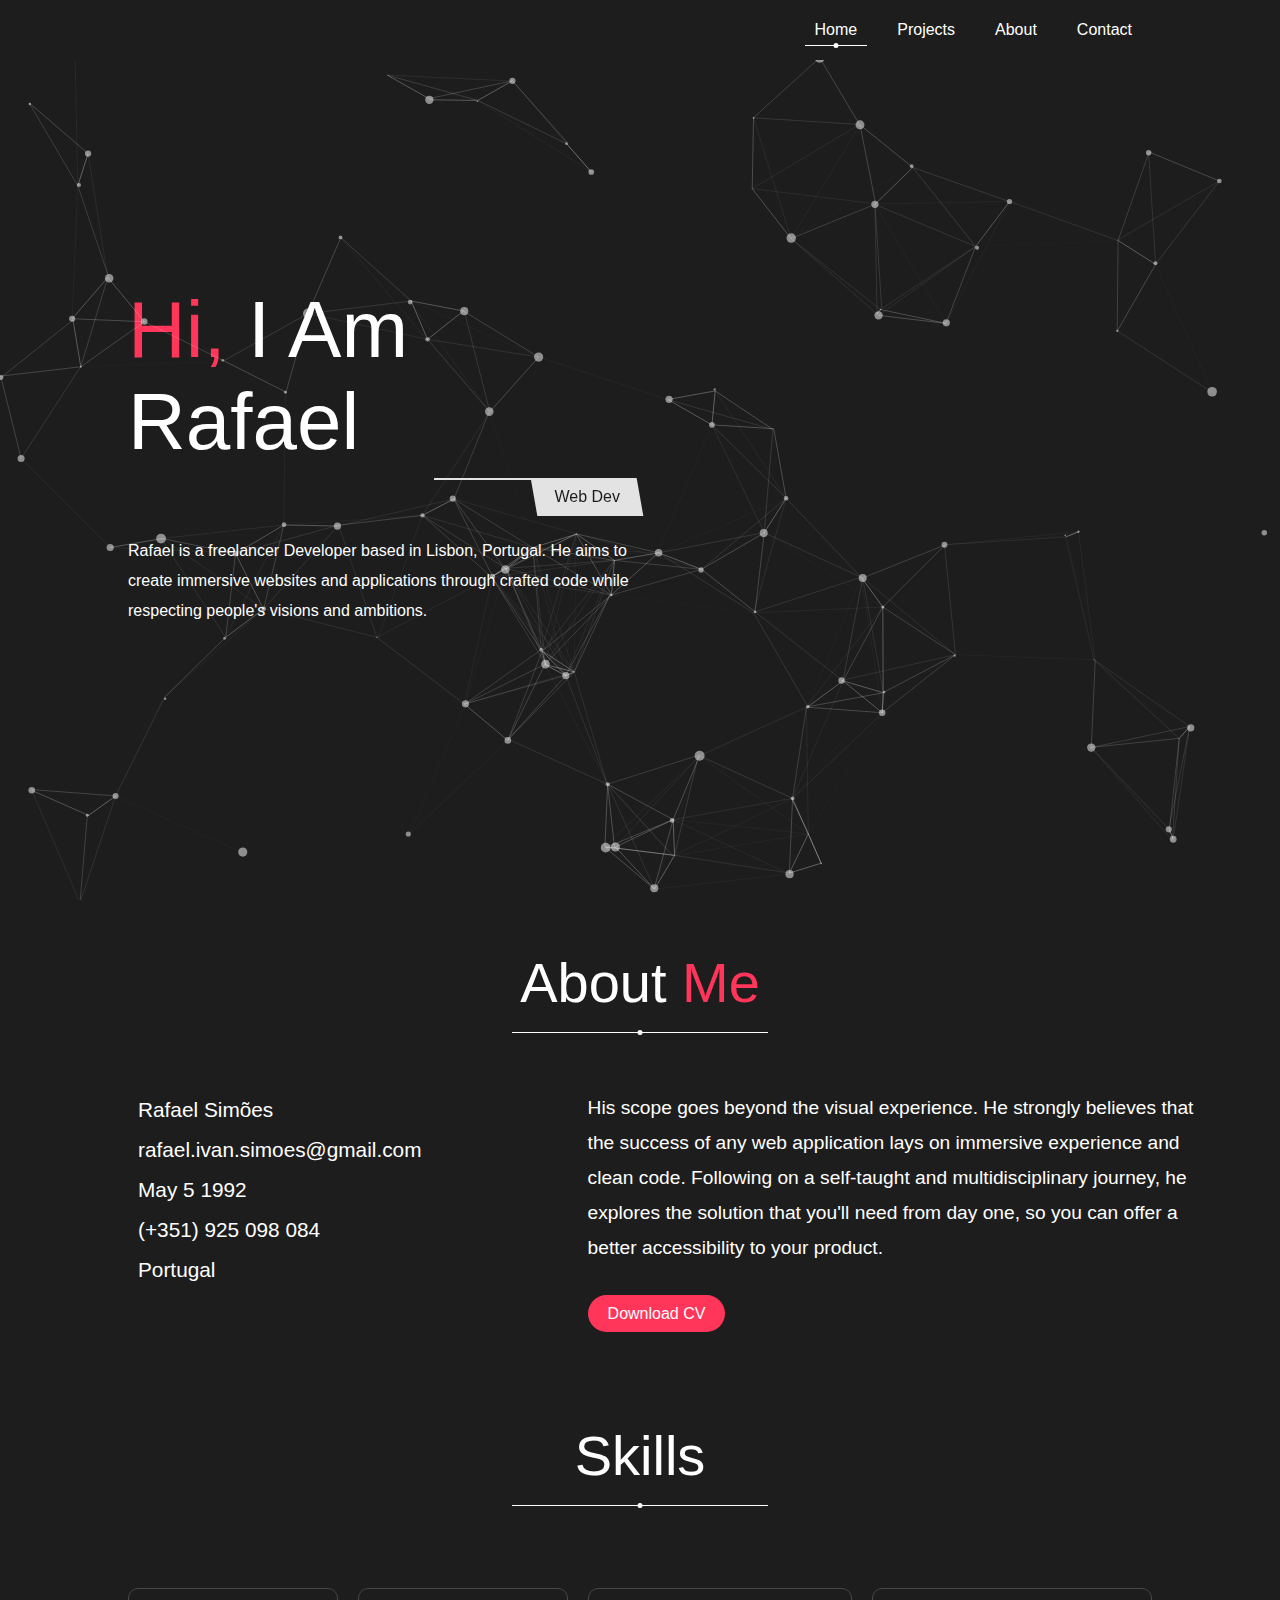
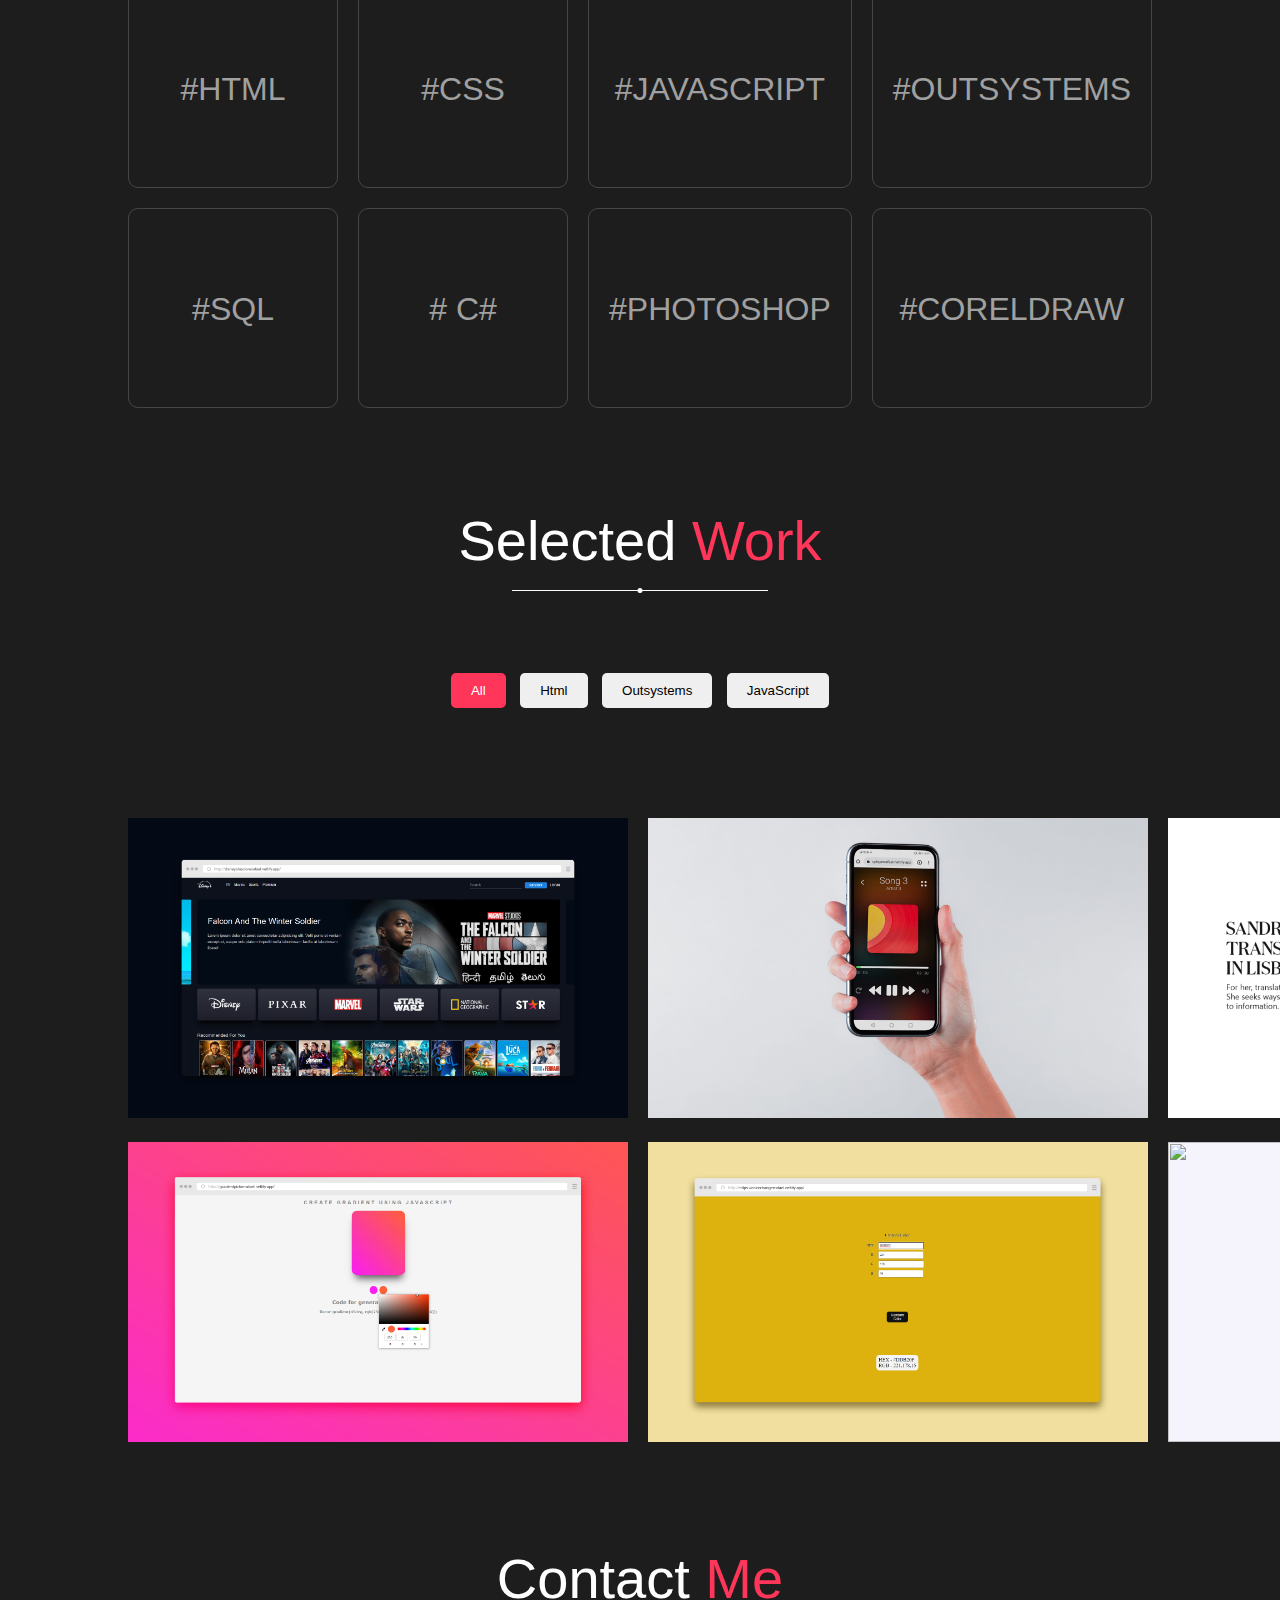
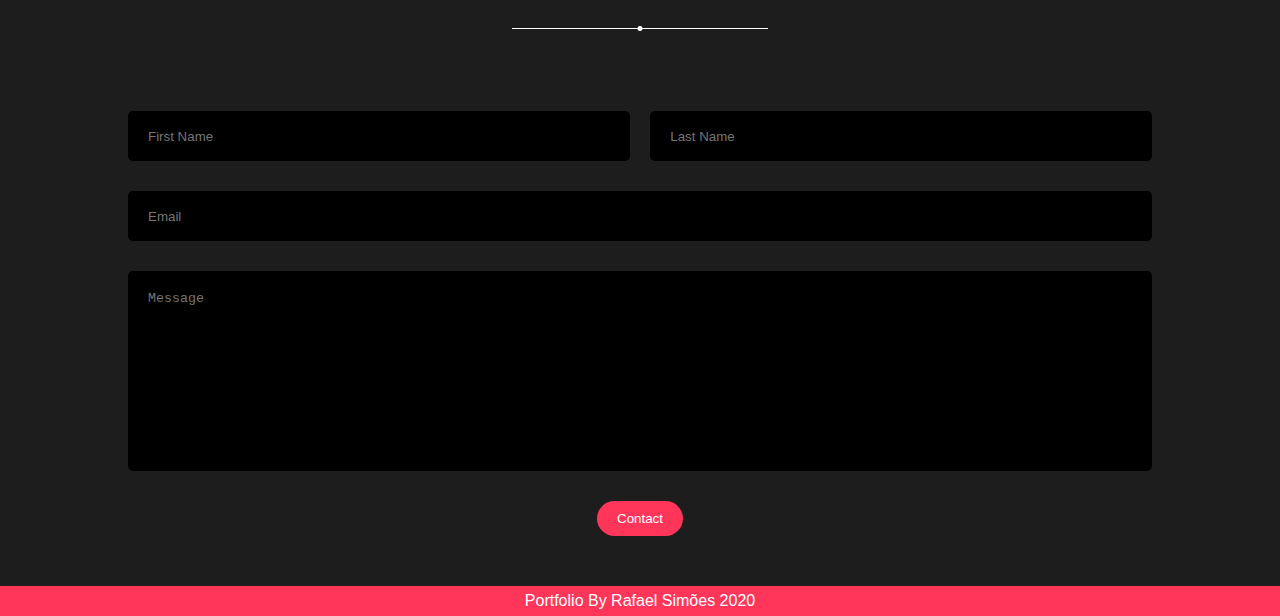
==== index-full.min.html @ 41bcf2d6 "updated css" ====
<!DOCTYPE html><html lang="en"><head><meta charset="UTF-8"><meta http-equiv="X-UA-Compatible" content="IE=edge"><meta name="viewport" content="width=device-width,initial-scale=1"><title>Webdev Portfolio</title><link rel="stylesheet" href="https://pro.fontawesome.com/releases/v5.10.0/css/all.css" integrity="sha384-AYmEC3Yw5cVb3ZcuHtOA93w35dYTsvhLPVnYs9eStHfGJvOvKxVfELGroGkvsg+p" crossorigin="anonymous"><link rel="stylesheet" href="css/style.min.css"><script src="js/jquery.min.js" type="text/javascript"></script></head><body><nav class="navbar"><h1 class="brand"></h1><div class="toggle-btn"><span></span> <span></span></div><ul class="links-container"><li class="links-item"><a href="#" class="link active">home</a></li><li class="links-item"><a href="#project-section" class="link">projects</a></li><li class="links-item"><a href="#about-section" class="link">about</a></li><li class="links-item"><a href="#contact-section" class="link">contact</a></li></ul></nav><section class="home"><div id="particles-js"><div class="hero-content"><h1 class="hero-heading"><span class="highlight">hi, </span>i am rafael</h1><p class="profession">web dev</p><p class="info">Rafael is a freelancer Developer based in Lisbon, Portugal. He aims to create immersive websites and applications through crafted code while respecting people's visions and ambitions.</p></div></div><!-- <img src="assets/profilepic.jpg" alt="" class="image"> --></section><section class="about" id="about-section"><h2 class="heading">about <span class="highlight">me</span></h2><p class="sub-heading"></p><div class="separator"></div><div class="about-me-container"><div class="left-col"><ul><li><span><!-- <label for="name">Name:</label> --><i class="fas fa-user"></i>Rafael Simões</span></li><li><span><!-- <label for="email">Email:</label> --><i class="fas fa-at"></i>rafael.ivan.simoes@gmail.com</span></li><li><span><!-- <label for="birthday">Birthday:</label> --><i class="fas fa-birthday-cake"></i>May 5 1992</span></li><li><span><!-- <label for="phone">Phone:</label> --><i class="fas fa-mobile-alt"></i>(+351) 925 098 084</span></li><li><span><!-- <label for="from">From:</label> --><i class="fas fa-map-marker-alt"></i>Portugal</span></li><!-- <li><span><label for="residence">Residence:</label>Odivelas, Lisbon</span></li> --></ul></div><div class="right-col"><p class="about-para">His scope goes beyond the visual experience. He strongly believes that the success of any web application lays on immersive experience and clean code. Following on a self-taught and multidisciplinary journey, he explores the solution that you'll need from day one, so you can offer a better accessibility to your product.</p><a href="https://drive.google.com/file/d/15778K49CwCt2Iw3bn6GkXHOOySLthZd6/view?usp=sharing" class="btn" target="_blank">download CV</a></div></div><h2 class="heading">skills</h2><div class="separator"></div><div class="skill-container"><div class="skill-card" style="--bg:#f06529"><p class="skill">#HTML</p></div><div class="skill-card" style="--bg:#379AD6"><p class="skill">#CSS</p></div><div class="skill-card" style="--bg:#F7DF1E"><p class="skill">#JAVASCRIPT</p></div><div class="skill-card" style="--bg:#f00000"><p class="skill">#OUTSYSTEMS</p></div><div class="skill-card" style="--bg:#5ED9FB"><p class="skill">#SQL</p></div><div class="skill-card" style="--bg:#326690"><p class="skill"># C#</p></div><div class="skill-card" style="--bg:#001870"><p class="skill">#PHOTOSHOP</p></div><div class="skill-card" style="--bg:#00bd00"><p class="skill">#CORELDRAW</p></div></div></section><section class="project" id="project-section"><h2 class="heading">Selected<span class="highlight"> work</span></h2><p class="sub-heading"></p><div class="separator"></div><div class="filters"><button class="filter-btn active" id="all">all</button> <button class="filter-btn" id="html">html</button> <button class="filter-btn" id="outsystems">outsystems</button> <button class="filter-btn" id="javascript">javaScript</button><!--             <button class="filter-btn " id="ui">ui/ux</button> --></div><div class="project-container"></div></section><section class="contact" id="contact-section"><h2 class="heading">Contact<span class="highlight"> Me</span></h2><p class="sub-heading"></p><div class="separator"></div><form action="index.html?submitted=OK" name="contact" method="POST" data-netlify="true"><div class="contact-form"><div class="name"><input type="text" name="firstName" class="first-name" required placeholder="first name"> <input type="text" name="lastName" class="last-name" required placeholder="last name"></div><input type="email" name="email" required class="email" placeholder="email"> <textarea class="message" name="message" placeholder="message" required></textarea> <button class="btn contact-btn">contact</button></div></form></section><footer class="footer">Portfolio by Rafael Simões 2020</footer><script src="js/project.min.js"></script><script src="js/script.min.js"></script><script src="js/particles.min.js"></script><script src="js/app.min.js"></script></body></html>
---- css/style.min.css ----
*{margin:0;padding:0;box-sizing:border-box}html{scroll-behavior:smooth}body{width:100%;position:relative;background:#1d1d1d;color:#fff;font-family:Roboto,sans-serif}ul{list-style:none}.navbar{position:fixed;top:0;left:0;width:100%;height:60px;background:#1d1d1d;padding:0 10vw;display:flex;justify-content:space-between;align-items:center;z-index:9}.brand{text-transform:capitalize;font-weight:500}.links-container{display:flex;list-style:none}.link{text-transform:capitalize;color:#fff;text-decoration:none;margin:0 10px;padding:10px;position:relative}.link:hover:not(.active){opacity:.7}.link.active::before,.separator::before{content:'';position:absolute;bottom:0;left:50%;transform:translateX(-50%);width:5px;height:5px;border-radius:50%;background:#fff}.link.active::after,.separator::after{content:'';position:absolute;bottom:2px;left:0;width:100%;height:1px;background:#fff}.home{width:100%;min-height:calc(100vh - 60px);height:auto;margin-top:60px;padding:0 10vw;display:flex;align-items:center;justify-content:space-between;position:relative}.particles-js-canvas-el{position:absolute;top:0;left:0;z-index:0}.hero-content{width:50%}.hero-heading{font-size:5rem;text-transform:capitalize;font-weight:500}.highlight{color:#ff3559}.profession{width:fit-content;display:block;margin:10px 0 20px;margin-left:auto;text-transform:capitalize;position:relative;padding:10px 20px;color:#1d1d1d;z-index:2}.profession::before{content:'';position:absolute;top:0;left:0;width:100%;height:100%;background:#e3e3e3;z-index:-1;transform:skewX(10deg)}.profession::after{content:'';position:absolute;top:0;left:-100px;width:100px;height:2px;background:#e3e3e3}.info{line-height:30px;margin-bottom:50px}.btn{padding:10px 20px;text-decoration:none;border-radius:50px;background:#ff3559;color:#fff;text-transform:capitalize;border:none}.image{max-width:350px;object-fit:cover;border-radius:50px;z-index:2}.about{width:100%;height:auto;padding:50px 10vw}.heading{text-align:center;font-weight:500;font-size:3.5rem;text-transform:capitalize}.sub-heading{text-align:center;text-shadow:1rem;margin:10px;opacity:.7}.separator{width:25%;margin:20px auto;position:relative}.about-me-container{margin:75px 0 100px;width:100%;display:grid;grid-template-columns:40% 60%;grid-gap:50px}.left-col,.right-col{position:relative}.about-image{border-radius:10px;box-shadow:0 10px 10px rgba(0,0,0,.25)}.left-col ul{line-height:40px}.left-col ul li{width:100%;position:relative;font-size:1.3rem}.left-col ul li label{font-weight:600;color:#212529;min-width:130px;display:inline-block;background:#f5f5f5;padding:2px 8px;font-size:1.3rem;border-radius:4px;margin-right:10px;margin-bottom:1rem}.left-col i{text-align:center;margin-right:10px;min-width:20px}.about-para{font-size:1.2rem;font-weight:300;line-height:35px;margin-bottom:40px}.skill-container{position:relative;margin-top:100px;display:grid;grid-template-columns:repeat(4,1fr);grid-gap:20px}.skill-card{height:200px;border-radius:10px;border:1px solid #464646;text-align:center;position:relative;cursor:pointer;transition:.5s}.skill{font-size:2rem;color:#a0a0a0;line-height:200px;padding:0 20px}.skill-card:hover{background:var(--bg)}.skill-card:hover .skill{color:#fff}.skill-card.large{grid-column:2 span}.contact,.project{position:relative;padding:50px 10vw}.filters{width:fit-content;display:block;margin:100px auto}.filter-btn{padding:10px 20px;border-radius:5px;border:none;text-transform:capitalize;margin:0 5px 10px;cursor:pointer}.filter-btn.active{background:#ff3559;color:#fff}.project-container{width:100%;display:grid;grid-template-columns:repeat(3,1fr);grid-gap:20px;align-items:center}.project-card{position:relative;cursor:pointer;display:block}.project-card img{width:500px;height:300px;max-height:300px;max-width:500px;object-fit:contain;background-color:#f5f3fb}.project-card .content{position:absolute;top:0;left:0;width:100%;height:100%;background:rgba(0,0,0,.7);display:flex;justify-content:center;align-items:center;transition:.5s;text-transform:capitalize;opacity:0}.content a,.content a:active,.content:visited{color:#e9e9e9}.project-name{font-weight:300;font-size:2.5rem;text-align:center}.tags{position:absolute;bottom:20px;left:20px;opacity:.6;width:90%}.project-card:hover .content{opacity:1}.project-card.hide{display:none}.contact-form{width:100%;margin-top:100px;position:relative}.contact-form input,.message{width:100%;display:block;height:50px;padding:20px;border-radius:5px;background:#000;color:#fff;border:none;outline:0;margin:30px 0;text-transform:capitalize;resize:none}.message{height:200px}.contact-form .name{display:flex;justify-content:space-between}.name input{width:49%;margin:0}.contact-form .btn{display:block;margin:auto;cursor:pointer}.footer{width:100%;height:30px;text-align:center;background-color:#ff3559;text-transform:capitalize;line-height:30px}@media(max-width:996px){html{font-size:14px}.toggle-btn{position:absolute;width:40px;height:40px;right:10vw;cursor:pointer}.toggle-btn span{position:absolute;width:100%;height:2px;background:#fff;top:30%;transition:.5s}.toggle-btn span:nth-child(2){top:70%}.toggle-btn.active span:nth-child(1){top:50%;transform:rotate(45deg)}.toggle-btn.active span:nth-child(2){top:50%;transform:rotate(-45deg)}.links-container{position:absolute;top:60px;background:#1d1d1d;width:100%;left:0;padding:0 10vw;flex-direction:column;transition:.5s;opacity:0;pointer-events:none}.links-container.show{opacity:1;pointer-events:all}.link{margin-left:auto;text-align:center;display:block;height:50px}.home{flex-direction:column-reverse;height:fit-content;padding-bottom:50px;justify-content:center}.home .image{width:250px;margin:40px}.hero-content{width:70%;min-width:350px;text-align:left;padding:10px}.hero-heading{text-align:left;font-size:4.5rem}.about-me-container{grid-template-columns:1fr}.left-col{margin:auto;margin-left:0;width:50%;min-width:320px;text-align:left}.project-container,.skill-container{grid-template-columns:repeat(2,1fr)}.skill-card{grid-column:1 span!important}.project-card img{height:200px;width:333px}}@media (max-width:500px){html{font-size:12px}.profession{margin-right:10px}.contact-form input,.message{border:1px solid #fff}.about-para,.left-col::before,.sub-heading,p{font-size:1.4rem}.btn{font-size:1.2rem}.image{max-width:180px}.about-image{width:90%;margin:auto;display:block}.skill-container{grid-template-columns:repeat(2,45%)}.project-container{grid-template-columns:1fr}.project-card img{max-height:180px;max-width:300px}.about-me-container,.contact-form,.project-container,.skill-container{margin-top:50px}.skill-card{height:30px}.filters{margin:50px auto}.skill{font-size:1.2rem;line-height:30px;padding:0 5px}.project-name{font-size:2rem;padding:5px}.tags{font-size:1.2rem;left:5px}.name{flex-direction:column}.name input{width:100%}.first-name{margin-bottom:30px!important}.left-col ul li{font-size:1.5rem}.left-col ul li label{min-width:100px;font-size:1.1rem}.project-card{max-height:200px;min-height:200px}.links-container{font-size:1.3rem}.home{margin-top:60px;justify-content:center}}
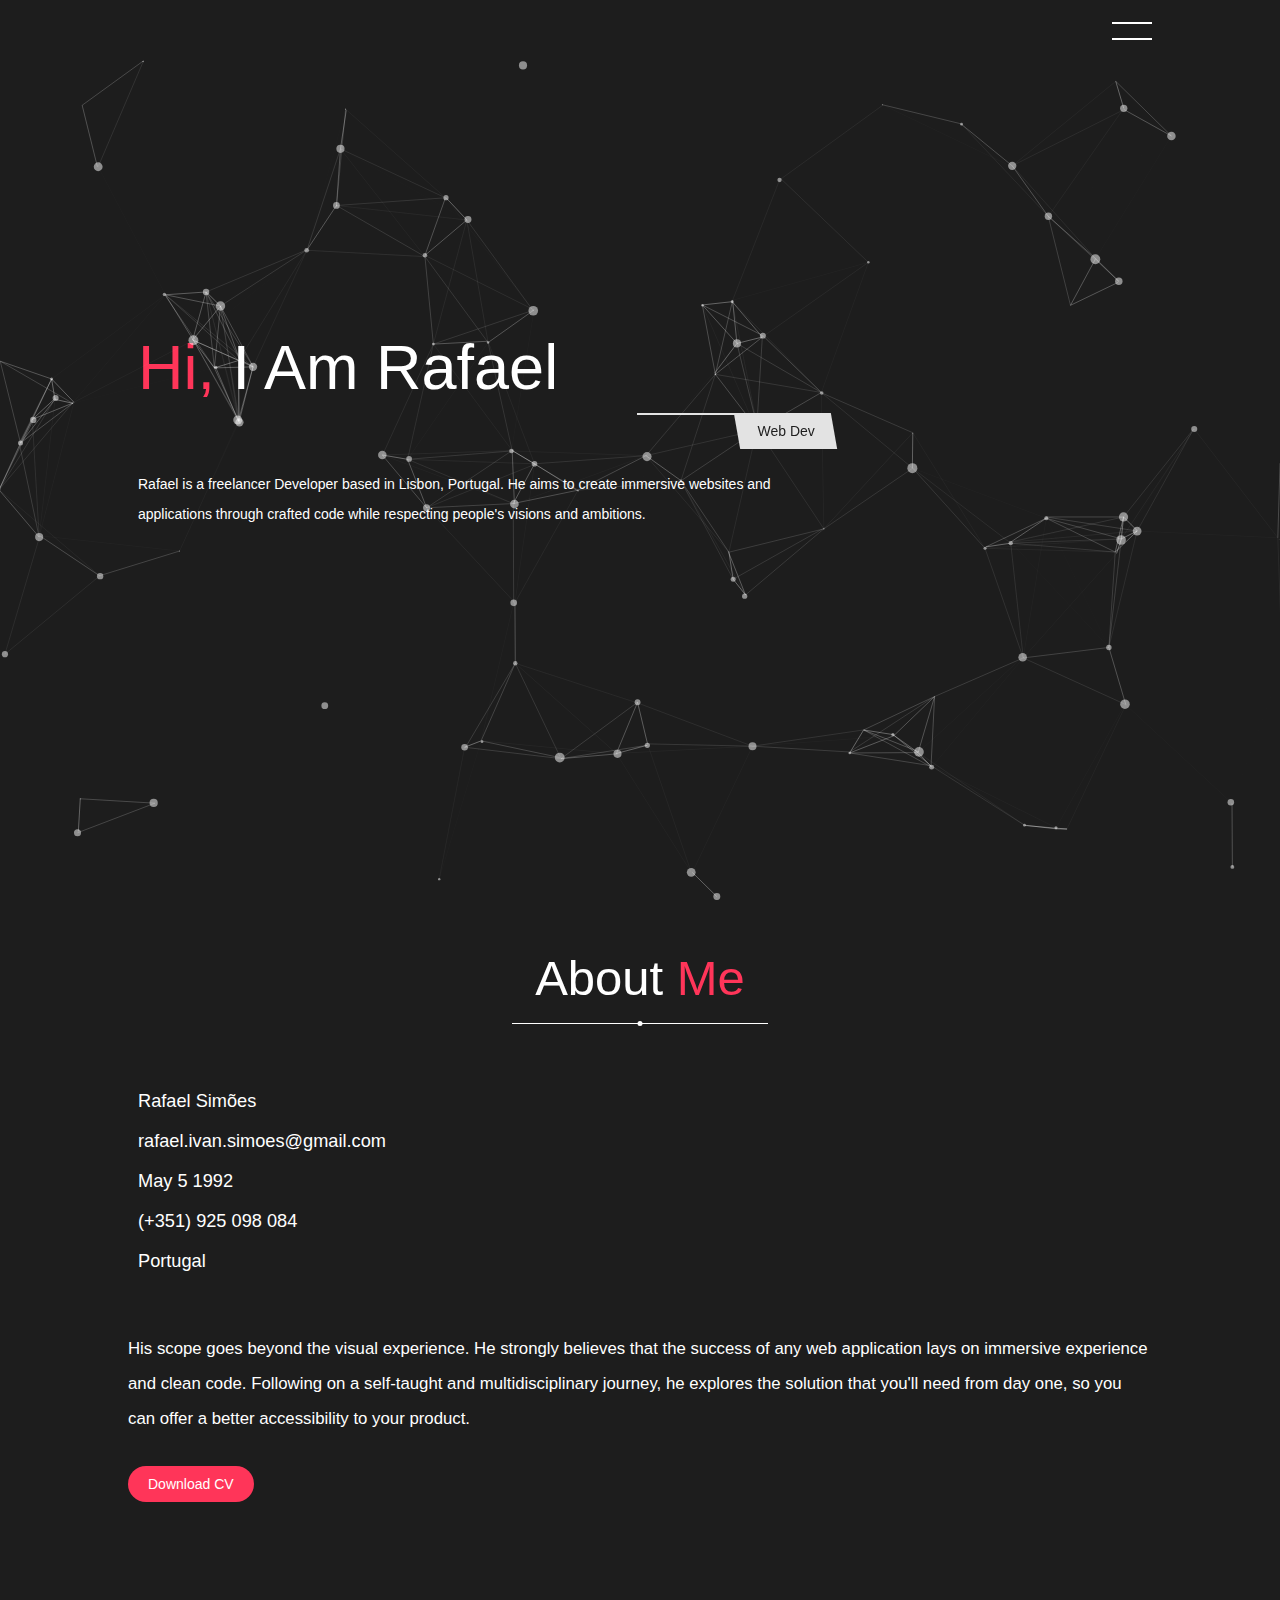
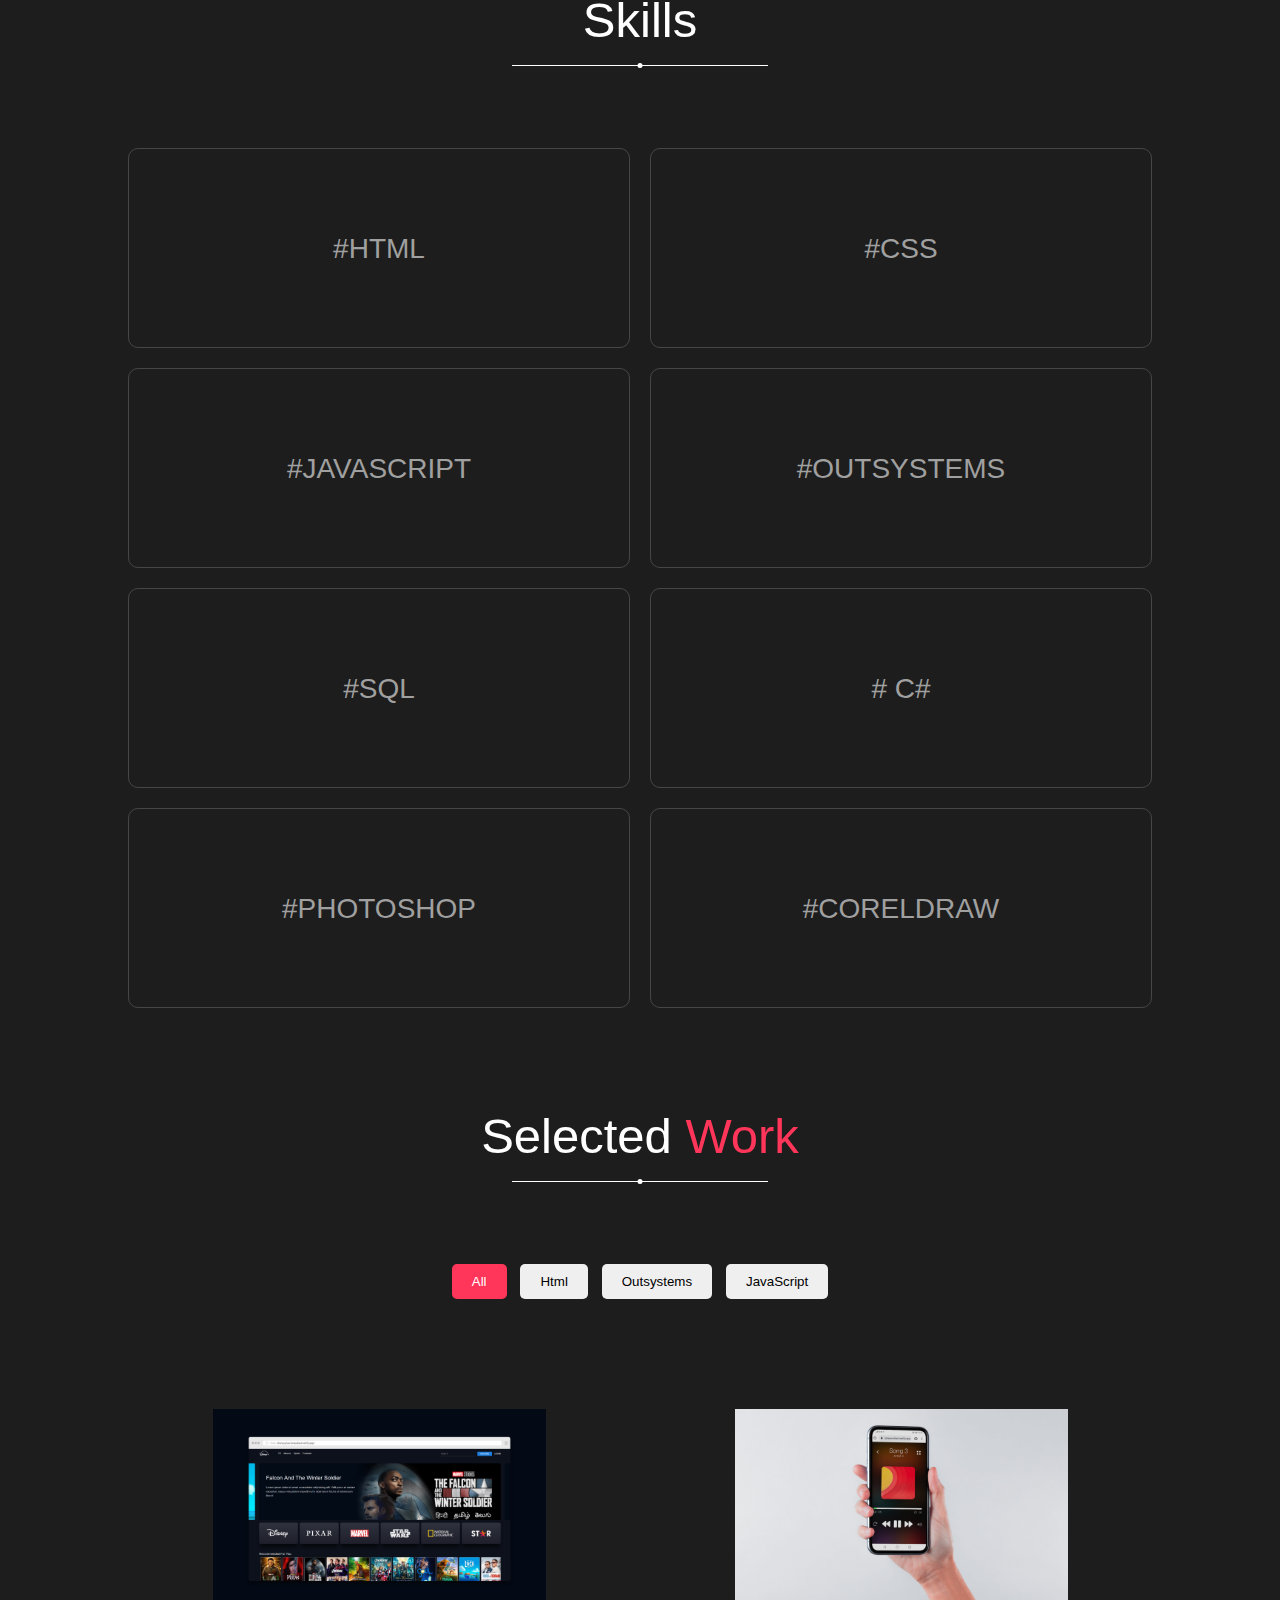
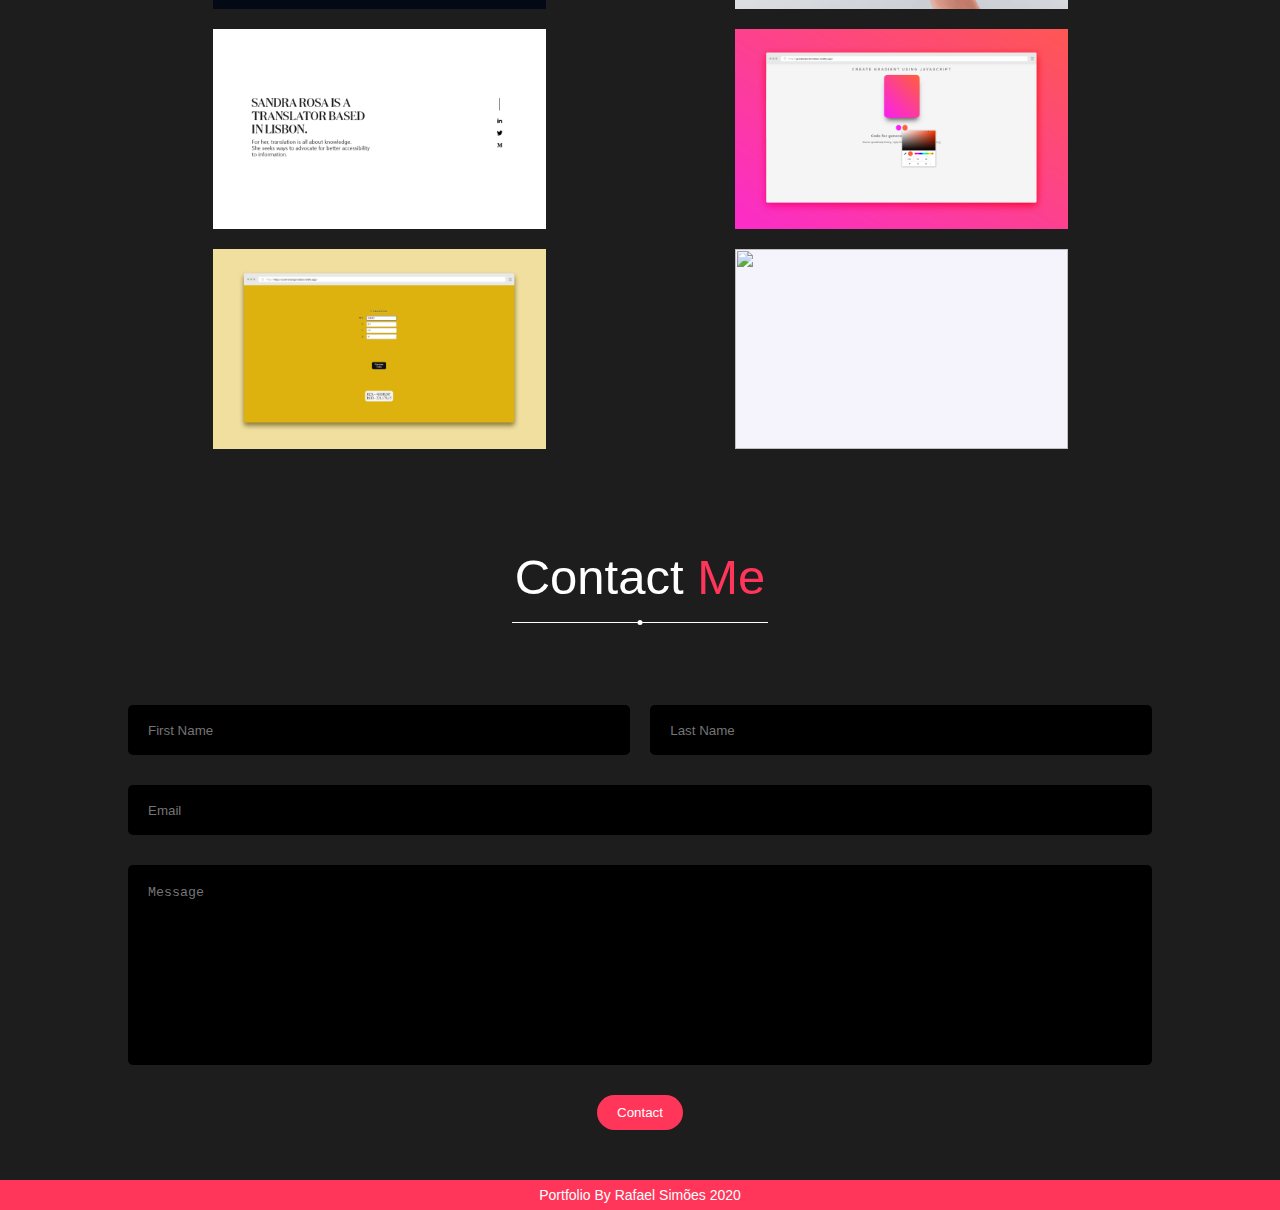
==== commit 6aa12441: "updated meta" ====
--- a/index-full.min.html
+++ b/index-full.min.html
@@ -1 +1 @@
-<!DOCTYPE html><html lang="en"><head><meta charset="UTF-8"><meta http-equiv="X-UA-Compatible" content="IE=edge"><meta name="viewport" content="width=device-width,initial-scale=1"><title>Webdev Portfolio</title><link rel="stylesheet" href="https://pro.fontawesome.com/releases/v5.10.0/css/all.css" integrity="sha384-AYmEC3Yw5cVb3ZcuHtOA93w35dYTsvhLPVnYs9eStHfGJvOvKxVfELGroGkvsg+p" crossorigin="anonymous"><link rel="stylesheet" href="css/style.min.css"><script src="js/jquery.min.js" type="text/javascript"></script></head><body><nav class="navbar"><h1 class="brand"></h1><div class="toggle-btn"><span></span> <span></span></div><ul class="links-container"><li class="links-item"><a href="#" class="link active">home</a></li><li class="links-item"><a href="#project-section" class="link">projects</a></li><li class="links-item"><a href="#about-section" class="link">about</a></li><li class="links-item"><a href="#contact-section" class="link">contact</a></li></ul></nav><section class="home"><div id="particles-js"><div class="hero-content"><h1 class="hero-heading"><span class="highlight">hi, </span>i am rafael</h1><p class="profession">web dev</p><p class="info">Rafael is a freelancer Developer based in Lisbon, Portugal. He aims to create immersive websites and applications through crafted code while respecting people's visions and ambitions.</p></div></div><!-- <img src="assets/profilepic.jpg" alt="" class="image"> --></section><section class="about" id="about-section"><h2 class="heading">about <span class="highlight">me</span></h2><p class="sub-heading"></p><div class="separator"></div><div class="about-me-container"><div class="left-col"><ul><li><span><!-- <label for="name">Name:</label> --><i class="fas fa-user"></i>Rafael Simões</span></li><li><span><!-- <label for="email">Email:</label> --><i class="fas fa-at"></i>rafael.ivan.simoes@gmail.com</span></li><li><span><!-- <label for="birthday">Birthday:</label> --><i class="fas fa-birthday-cake"></i>May 5 1992</span></li><li><span><!-- <label for="phone">Phone:</label> --><i class="fas fa-mobile-alt"></i>(+351) 925 098 084</span></li><li><span><!-- <label for="from">From:</label> --><i class="fas fa-map-marker-alt"></i>Portugal</span></li><!-- <li><span><label for="residence">Residence:</label>Odivelas, Lisbon</span></li> --></ul></div><div class="right-col"><p class="about-para">His scope goes beyond the visual experience. He strongly believes that the success of any web application lays on immersive experience and clean code. Following on a self-taught and multidisciplinary journey, he explores the solution that you'll need from day one, so you can offer a better accessibility to your product.</p><a href="https://drive.google.com/file/d/15778K49CwCt2Iw3bn6GkXHOOySLthZd6/view?usp=sharing" class="btn" target="_blank">download CV</a></div></div><h2 class="heading">skills</h2><div class="separator"></div><div class="skill-container"><div class="skill-card" style="--bg:#f06529"><p class="skill">#HTML</p></div><div class="skill-card" style="--bg:#379AD6"><p class="skill">#CSS</p></div><div class="skill-card" style="--bg:#F7DF1E"><p class="skill">#JAVASCRIPT</p></div><div class="skill-card" style="--bg:#f00000"><p class="skill">#OUTSYSTEMS</p></div><div class="skill-card" style="--bg:#5ED9FB"><p class="skill">#SQL</p></div><div class="skill-card" style="--bg:#326690"><p class="skill"># C#</p></div><div class="skill-card" style="--bg:#001870"><p class="skill">#PHOTOSHOP</p></div><div class="skill-card" style="--bg:#00bd00"><p class="skill">#CORELDRAW</p></div></div></section><section class="project" id="project-section"><h2 class="heading">Selected<span class="highlight"> work</span></h2><p class="sub-heading"></p><div class="separator"></div><div class="filters"><button class="filter-btn active" id="all">all</button> <button class="filter-btn" id="html">html</button> <button class="filter-btn" id="outsystems">outsystems</button> <button class="filter-btn" id="javascript">javaScript</button><!--             <button class="filter-btn " id="ui">ui/ux</button> --></div><div class="project-container"></div></section><section class="contact" id="contact-section"><h2 class="heading">Contact<span class="highlight"> Me</span></h2><p class="sub-heading"></p><div class="separator"></div><form action="index.html?submitted=OK" name="contact" method="POST" data-netlify="true"><div class="contact-form"><div class="name"><input type="text" name="firstName" class="first-name" required placeholder="first name"> <input type="text" name="lastName" class="last-name" required placeholder="last name"></div><input type="email" name="email" required class="email" placeholder="email"> <textarea class="message" name="message" placeholder="message" required></textarea> <button class="btn contact-btn">contact</button></div></form></section><footer class="footer">Portfolio by Rafael Simões 2020</footer><script src="js/project.min.js"></script><script src="js/script.min.js"></script><script src="js/particles.min.js"></script><script src="js/app.min.js"></script></body></html>+<!DOCTYPE html><html lang="en"><head><meta charset="UTF-8"><meta http-equiv="X-UA-Compatible" content="IE=edge"><meta name="viewport" content="width=device-width,initial-scale=1"><meta name="description" content="Personal webdev portfolio to show off my works, Owner: Rafael Simões"><title>Webdev Portfolio</title><link rel="icon" type="image/svg+xml" href="assets/favicon.svg"><link rel="icon" type="image/png" href="assets/favicon.png"><link rel="stylesheet" href="https://pro.fontawesome.com/releases/v5.10.0/css/all.css" integrity="sha384-AYmEC3Yw5cVb3ZcuHtOA93w35dYTsvhLPVnYs9eStHfGJvOvKxVfELGroGkvsg+p" crossorigin="anonymous"><link rel="stylesheet" href="css/style.min.css"><script src="js/jquery.min.js" type="text/javascript"></script></head><body><nav class="navbar"><h1 class="brand"></h1><div class="toggle-btn"><span></span> <span></span></div><ul class="links-container"><li class="links-item"><a href="#" class="link active">home</a></li><li class="links-item"><a href="#project-section" class="link">projects</a></li><li class="links-item"><a href="#about-section" class="link">about</a></li><li class="links-item"><a href="#contact-section" class="link">contact</a></li></ul></nav><section class="home"><div id="particles-js"><div class="hero-content"><h1 class="hero-heading"><span class="highlight">hi, </span>i am rafael</h1><p class="profession">web dev</p><p class="info">Rafael is a freelancer Developer based in Lisbon, Portugal. He aims to create immersive websites and applications through crafted code while respecting people's visions and ambitions.</p></div></div><!-- <img src="assets/profilepic.jpg" alt="" class="image"> --></section><section class="about" id="about-section"><h2 class="heading">about <span class="highlight">me</span></h2><p class="sub-heading"></p><div class="separator"></div><div class="about-me-container"><div class="left-col"><ul><li><span><!-- <label for="name">Name:</label> --><i class="fas fa-user"></i>Rafael Simões</span></li><li><span><!-- <label for="email">Email:</label> --><i class="fas fa-at"></i>rafael.ivan.simoes@gmail.com</span></li><li><span><!-- <label for="birthday">Birthday:</label> --><i class="fas fa-birthday-cake"></i>May 5 1992</span></li><li><span><!-- <label for="phone">Phone:</label> --><i class="fas fa-mobile-alt"></i>(+351) 925 098 084</span></li><li><span><!-- <label for="from">From:</label> --><i class="fas fa-map-marker-alt"></i>Portugal</span></li><!-- <li><span><label for="residence">Residence:</label>Odivelas, Lisbon</span></li> --></ul></div><div class="right-col"><p class="about-para">His scope goes beyond the visual experience. He strongly believes that the success of any web application lays on immersive experience and clean code. Following on a self-taught and multidisciplinary journey, he explores the solution that you'll need from day one, so you can offer a better accessibility to your product.</p><a href="https://drive.google.com/file/d/15778K49CwCt2Iw3bn6GkXHOOySLthZd6/view?usp=sharing" class="btn" target="_blank" rel="noreferrer">download CV</a></div></div><h2 class="heading">skills</h2><div class="separator"></div><div class="skill-container"><div class="skill-card" style="--bg:#f06529"><p class="skill">#HTML</p></div><div class="skill-card" style="--bg:#379AD6"><p class="skill">#CSS</p></div><div class="skill-card" style="--bg:#F7DF1E"><p class="skill">#JAVASCRIPT</p></div><div class="skill-card" style="--bg:#f00000"><p class="skill">#OUTSYSTEMS</p></div><div class="skill-card" style="--bg:#5ED9FB"><p class="skill">#SQL</p></div><div class="skill-card" style="--bg:#326690"><p class="skill"># C#</p></div><div class="skill-card" style="--bg:#001870"><p class="skill">#PHOTOSHOP</p></div><div class="skill-card" style="--bg:#00bd00"><p class="skill">#CORELDRAW</p></div></div></section><section class="project" id="project-section"><h2 class="heading">Selected<span class="highlight"> work</span></h2><p class="sub-heading"></p><div class="separator"></div><div class="filters"><button class="filter-btn active" id="all">all</button> <button class="filter-btn" id="html">html</button> <button class="filter-btn" id="outsystems">outsystems</button> <button class="filter-btn" id="javascript">javaScript</button><!--             <button class="filter-btn " id="ui">ui/ux</button> --></div><div class="project-container"></div></section><section class="contact" id="contact-section"><h2 class="heading">Contact<span class="highlight"> Me</span></h2><p class="sub-heading"></p><div class="separator"></div><form action="index.html?submitted=OK" name="contact" method="POST" data-netlify="true"><div class="contact-form"><div class="name"><input type="text" name="firstName" class="first-name" required placeholder="first name"> <input type="text" name="lastName" class="last-name" required placeholder="last name"></div><input type="email" name="email" required class="email" placeholder="email"> <textarea class="message" name="message" placeholder="message" required></textarea> <button class="btn contact-btn">contact</button></div></form></section><footer class="footer">Portfolio by Rafael Simões 2020</footer><script src="js/project.min.js"></script><script src="js/script.min.js"></script><script src="js/particles.min.js"></script><script src="js/app.min.js"></script></body></html>--- a/css/style.min.css
+++ b/css/style.min.css
@@ -1 +1 @@
-*{margin:0;padding:0;box-sizing:border-box}html{scroll-behavior:smooth}body{width:100%;position:relative;background:#1d1d1d;color:#fff;font-family:Roboto,sans-serif}ul{list-style:none}.navbar{position:fixed;top:0;left:0;width:100%;height:60px;background:#1d1d1d;padding:0 10vw;display:flex;justify-content:space-between;align-items:center;z-index:9}.brand{text-transform:capitalize;font-weight:500}.links-container{display:flex;list-style:none}.link{text-transform:capitalize;color:#fff;text-decoration:none;margin:0 10px;padding:10px;position:relative}.link:hover:not(.active){opacity:.7}.link.active::before,.separator::before{content:'';position:absolute;bottom:0;left:50%;transform:translateX(-50%);width:5px;height:5px;border-radius:50%;background:#fff}.link.active::after,.separator::after{content:'';position:absolute;bottom:2px;left:0;width:100%;height:1px;background:#fff}.home{width:100%;min-height:calc(100vh - 60px);height:auto;margin-top:60px;padding:0 10vw;display:flex;align-items:center;justify-content:space-between;position:relative}.particles-js-canvas-el{position:absolute;top:0;left:0;z-index:0}.hero-content{width:50%}.hero-heading{font-size:5rem;text-transform:capitalize;font-weight:500}.highlight{color:#ff3559}.profession{width:fit-content;display:block;margin:10px 0 20px;margin-left:auto;text-transform:capitalize;position:relative;padding:10px 20px;color:#1d1d1d;z-index:2}.profession::before{content:'';position:absolute;top:0;left:0;width:100%;height:100%;background:#e3e3e3;z-index:-1;transform:skewX(10deg)}.profession::after{content:'';position:absolute;top:0;left:-100px;width:100px;height:2px;background:#e3e3e3}.info{line-height:30px;margin-bottom:50px}.btn{padding:10px 20px;text-decoration:none;border-radius:50px;background:#ff3559;color:#fff;text-transform:capitalize;border:none}.image{max-width:350px;object-fit:cover;border-radius:50px;z-index:2}.about{width:100%;height:auto;padding:50px 10vw}.heading{text-align:center;font-weight:500;font-size:3.5rem;text-transform:capitalize}.sub-heading{text-align:center;text-shadow:1rem;margin:10px;opacity:.7}.separator{width:25%;margin:20px auto;position:relative}.about-me-container{margin:75px 0 100px;width:100%;display:grid;grid-template-columns:40% 60%;grid-gap:50px}.left-col,.right-col{position:relative}.about-image{border-radius:10px;box-shadow:0 10px 10px rgba(0,0,0,.25)}.left-col ul{line-height:40px}.left-col ul li{width:100%;position:relative;font-size:1.3rem}.left-col ul li label{font-weight:600;color:#212529;min-width:130px;display:inline-block;background:#f5f5f5;padding:2px 8px;font-size:1.3rem;border-radius:4px;margin-right:10px;margin-bottom:1rem}.left-col i{text-align:center;margin-right:10px;min-width:20px}.about-para{font-size:1.2rem;font-weight:300;line-height:35px;margin-bottom:40px}.skill-container{position:relative;margin-top:100px;display:grid;grid-template-columns:repeat(4,1fr);grid-gap:20px}.skill-card{height:200px;border-radius:10px;border:1px solid #464646;text-align:center;position:relative;cursor:pointer;transition:.5s}.skill{font-size:2rem;color:#a0a0a0;line-height:200px;padding:0 20px}.skill-card:hover{background:var(--bg)}.skill-card:hover .skill{color:#fff}.skill-card.large{grid-column:2 span}.contact,.project{position:relative;padding:50px 10vw}.filters{width:fit-content;display:block;margin:100px auto}.filter-btn{padding:10px 20px;border-radius:5px;border:none;text-transform:capitalize;margin:0 5px 10px;cursor:pointer}.filter-btn.active{background:#ff3559;color:#fff}.project-container{width:100%;display:grid;grid-template-columns:repeat(3,1fr);grid-gap:20px;align-items:center}.project-card{position:relative;cursor:pointer;display:block}.project-card img{width:500px;height:300px;max-height:300px;max-width:500px;object-fit:contain;background-color:#f5f3fb}.project-card .content{position:absolute;top:0;left:0;width:100%;height:100%;background:rgba(0,0,0,.7);display:flex;justify-content:center;align-items:center;transition:.5s;text-transform:capitalize;opacity:0}.content a,.content a:active,.content:visited{color:#e9e9e9}.project-name{font-weight:300;font-size:2.5rem;text-align:center}.tags{position:absolute;bottom:20px;left:20px;opacity:.6;width:90%}.project-card:hover .content{opacity:1}.project-card.hide{display:none}.contact-form{width:100%;margin-top:100px;position:relative}.contact-form input,.message{width:100%;display:block;height:50px;padding:20px;border-radius:5px;background:#000;color:#fff;border:none;outline:0;margin:30px 0;text-transform:capitalize;resize:none}.message{height:200px}.contact-form .name{display:flex;justify-content:space-between}.name input{width:49%;margin:0}.contact-form .btn{display:block;margin:auto;cursor:pointer}.footer{width:100%;height:30px;text-align:center;background-color:#ff3559;text-transform:capitalize;line-height:30px}@media(max-width:996px){html{font-size:14px}.toggle-btn{position:absolute;width:40px;height:40px;right:10vw;cursor:pointer}.toggle-btn span{position:absolute;width:100%;height:2px;background:#fff;top:30%;transition:.5s}.toggle-btn span:nth-child(2){top:70%}.toggle-btn.active span:nth-child(1){top:50%;transform:rotate(45deg)}.toggle-btn.active span:nth-child(2){top:50%;transform:rotate(-45deg)}.links-container{position:absolute;top:60px;background:#1d1d1d;width:100%;left:0;padding:0 10vw;flex-direction:column;transition:.5s;opacity:0;pointer-events:none}.links-container.show{opacity:1;pointer-events:all}.link{margin-left:auto;text-align:center;display:block;height:50px}.home{flex-direction:column-reverse;height:fit-content;padding-bottom:50px;justify-content:center}.home .image{width:250px;margin:40px}.hero-content{width:70%;min-width:350px;text-align:left;padding:10px}.hero-heading{text-align:left;font-size:4.5rem}.about-me-container{grid-template-columns:1fr}.left-col{margin:auto;margin-left:0;width:50%;min-width:320px;text-align:left}.project-container,.skill-container{grid-template-columns:repeat(2,1fr)}.skill-card{grid-column:1 span!important}.project-card img{height:200px;width:333px}}@media (max-width:500px){html{font-size:12px}.profession{margin-right:10px}.contact-form input,.message{border:1px solid #fff}.about-para,.left-col::before,.sub-heading,p{font-size:1.4rem}.btn{font-size:1.2rem}.image{max-width:180px}.about-image{width:90%;margin:auto;display:block}.skill-container{grid-template-columns:repeat(2,45%)}.project-container{grid-template-columns:1fr}.project-card img{max-height:180px;max-width:300px}.about-me-container,.contact-form,.project-container,.skill-container{margin-top:50px}.skill-card{height:30px}.filters{margin:50px auto}.skill{font-size:1.2rem;line-height:30px;padding:0 5px}.project-name{font-size:2rem;padding:5px}.tags{font-size:1.2rem;left:5px}.name{flex-direction:column}.name input{width:100%}.first-name{margin-bottom:30px!important}.left-col ul li{font-size:1.5rem}.left-col ul li label{min-width:100px;font-size:1.1rem}.project-card{max-height:200px;min-height:200px}.links-container{font-size:1.3rem}.home{margin-top:60px;justify-content:center}}+*{margin:0;padding:0;box-sizing:border-box}html{scroll-behavior:smooth}body{width:100%;position:relative;background:#1d1d1d;color:#fff;font-family:Roboto,sans-serif}ul{list-style:none}.navbar{position:fixed;top:0;left:0;width:100%;height:60px;background:#1d1d1d;padding:0 10vw;display:flex;justify-content:space-between;align-items:center;z-index:9}.brand{text-transform:capitalize;font-weight:500}.links-container{display:flex;list-style:none}.link{text-transform:capitalize;color:#fff;text-decoration:none;margin:0 10px;padding:10px;position:relative}.link:hover:not(.active){opacity:.7}.link.active::before,.separator::before{content:'';position:absolute;bottom:0;left:50%;transform:translateX(-50%);width:5px;height:5px;border-radius:50%;background:#fff}.link.active::after,.separator::after{content:'';position:absolute;bottom:2px;left:0;width:100%;height:1px;background:#fff}.home{width:100%;min-height:calc(100vh - 60px);height:auto;margin-top:60px;padding:0 10vw;display:flex;align-items:center;justify-content:space-between;position:relative}.particles-js-canvas-el{position:absolute;top:0;left:0;z-index:0}.hero-content{width:50%}.hero-heading{font-size:5rem;text-transform:capitalize;font-weight:500}.highlight{color:#ff3559}.profession{width:fit-content;display:block;margin:10px 0 20px;margin-left:auto;text-transform:capitalize;position:relative;padding:10px 20px;color:#1d1d1d;z-index:2}.profession::before{content:'';position:absolute;top:0;left:0;width:100%;height:100%;background:#e3e3e3;z-index:-1;transform:skewX(10deg)}.profession::after{content:'';position:absolute;top:0;left:-100px;width:100px;height:2px;background:#e3e3e3}.info{line-height:30px;margin-bottom:50px}.btn{padding:10px 20px;text-decoration:none;border-radius:50px;background:#ff3559;color:#fff;text-transform:capitalize;border:none}.image{max-width:350px;object-fit:cover;border-radius:50px;z-index:2}.about{width:100%;height:auto;padding:50px 10vw}.heading{text-align:center;font-weight:500;font-size:3.5rem;text-transform:capitalize}.sub-heading{text-align:center;text-shadow:1rem;margin:10px;opacity:.7}.separator{width:25%;margin:20px auto;position:relative}.about-me-container{margin:75px 0 100px;width:100%;display:grid;grid-template-columns:40% 60%;grid-gap:50px}.left-col,.right-col{position:relative}.about-image{border-radius:10px;box-shadow:0 10px 10px rgba(0,0,0,.25)}.left-col ul{line-height:40px}.left-col ul li{width:100%;position:relative;font-size:1.3rem}.left-col ul li label{font-weight:600;color:#212529;min-width:130px;display:inline-block;background:#f5f5f5;padding:2px 8px;font-size:1.3rem;border-radius:4px;margin-right:10px;margin-bottom:1rem}.left-col i{text-align:center;margin-right:10px;min-width:20px}.about-para{font-size:1.2rem;font-weight:300;line-height:35px;margin-bottom:40px}.skill-container{position:relative;margin-top:100px;display:grid;grid-template-columns:repeat(4,1fr);grid-gap:20px}.skill-card{height:200px;border-radius:10px;border:1px solid #464646;text-align:center;position:relative;cursor:pointer;transition:.5s}.skill{font-size:2rem;color:#a0a0a0;line-height:200px;padding:0 20px}.skill-card:hover{background:var(--bg)}.skill-card:hover .skill{color:#fff}.skill-card.large{grid-column:2 span}.contact,.project{position:relative;padding:50px 10vw}.filters{width:fit-content;display:block;margin:100px auto}.filter-btn{padding:10px 20px;border-radius:5px;border:none;text-transform:capitalize;margin:0 5px 10px;cursor:pointer}.filter-btn.active{background:#ff3559;color:#fff}.project-container{width:100%;display:grid;grid-template-columns:repeat(3,1fr);grid-gap:20px;align-items:center}.project-card{position:relative;cursor:pointer;display:block}.project-card img{width:500px;height:300px;max-height:300px;max-width:500px;object-fit:contain;background-color:#f5f3fb}.project-card .content{position:absolute;top:0;left:0;width:100%;height:100%;background:rgba(0,0,0,.7);display:flex;justify-content:center;align-items:center;transition:.5s;text-transform:capitalize;opacity:0}.content a,.content a:active,.content:visited{color:#e9e9e9}.project-name{font-weight:300;font-size:2.5rem;text-align:center}.tags{position:absolute;bottom:20px;left:20px;opacity:.6;width:90%}.project-card:hover .content{opacity:1}.project-card.hide{display:none}.contact-form{width:100%;margin-top:100px;position:relative}.contact-form input,.message{width:100%;display:block;height:50px;padding:20px;border-radius:5px;background:#000;color:#fff;border:none;outline:0;margin:30px 0;text-transform:capitalize;resize:none}.message{height:200px}.contact-form .name{display:flex;justify-content:space-between}.name input{width:49%;margin:0}.contact-form .btn{display:block;margin:auto;cursor:pointer}.footer{width:100%;height:30px;text-align:center;background-color:#ff3559;text-transform:capitalize;line-height:30px}@media(max-width:1500px){html{font-size:14px}.toggle-btn{position:absolute;width:40px;height:40px;right:10vw;cursor:pointer}.toggle-btn span{position:absolute;width:100%;height:2px;background:#fff;top:30%;transition:.5s}.toggle-btn span:nth-child(2){top:70%}.toggle-btn.active span:nth-child(1){top:50%;transform:rotate(45deg)}.toggle-btn.active span:nth-child(2){top:50%;transform:rotate(-45deg)}.links-container{position:absolute;top:60px;background:#1d1d1d;width:100%;left:0;padding:0 10vw;flex-direction:column;transition:.5s;opacity:0;pointer-events:none}.links-container.show{opacity:1;pointer-events:all}.link{margin-left:auto;text-align:center;display:block;height:50px}.home{flex-direction:column-reverse;height:fit-content;padding-bottom:50px;justify-content:center}.home .image{width:250px;margin:40px}.hero-content{width:70%;min-width:350px;text-align:left;padding:10px}.hero-heading{text-align:left;font-size:4.5rem}.about-me-container{grid-template-columns:1fr}.left-col{margin:auto;margin-left:0;width:50%;min-width:320px;text-align:left}.project-container,.skill-container{grid-template-columns:repeat(2,1fr)}.project-container{justify-items:center}.skill-card{grid-column:1 span!important}.project-card img{height:200px;width:333px}.project-card{height:200px;width:333px}}@media (max-width:500px){html{font-size:12px}.profession{margin-right:10px}.contact-form input,.message{border:1px solid #fff}.about-para,.left-col::before,.sub-heading,p{font-size:1.4rem}.btn{font-size:1.2rem}.image{max-width:180px}.about-image{width:90%;margin:auto;display:block}.skill-container{grid-template-columns:repeat(2,45%)}.project-container{grid-template-columns:1fr}.project-card img{max-height:180px;max-width:300px}.project-card{width:300px;height:180px}.about-me-container,.contact-form,.project-container,.skill-container{margin-top:50px}.skill-card{height:30px}.filters{margin:50px auto}.skill{font-size:1.2rem;line-height:30px;padding:0 5px}.project-name{font-size:2rem;padding:5px}.tags{font-size:1.2rem;left:5px}.name{flex-direction:column}.name input{width:100%}.first-name{margin-bottom:30px!important}.left-col ul li{font-size:1.5rem}.left-col ul li label{min-width:100px;font-size:1.1rem}.links-container{font-size:1.3rem}.home{margin-top:60px;justify-content:center}}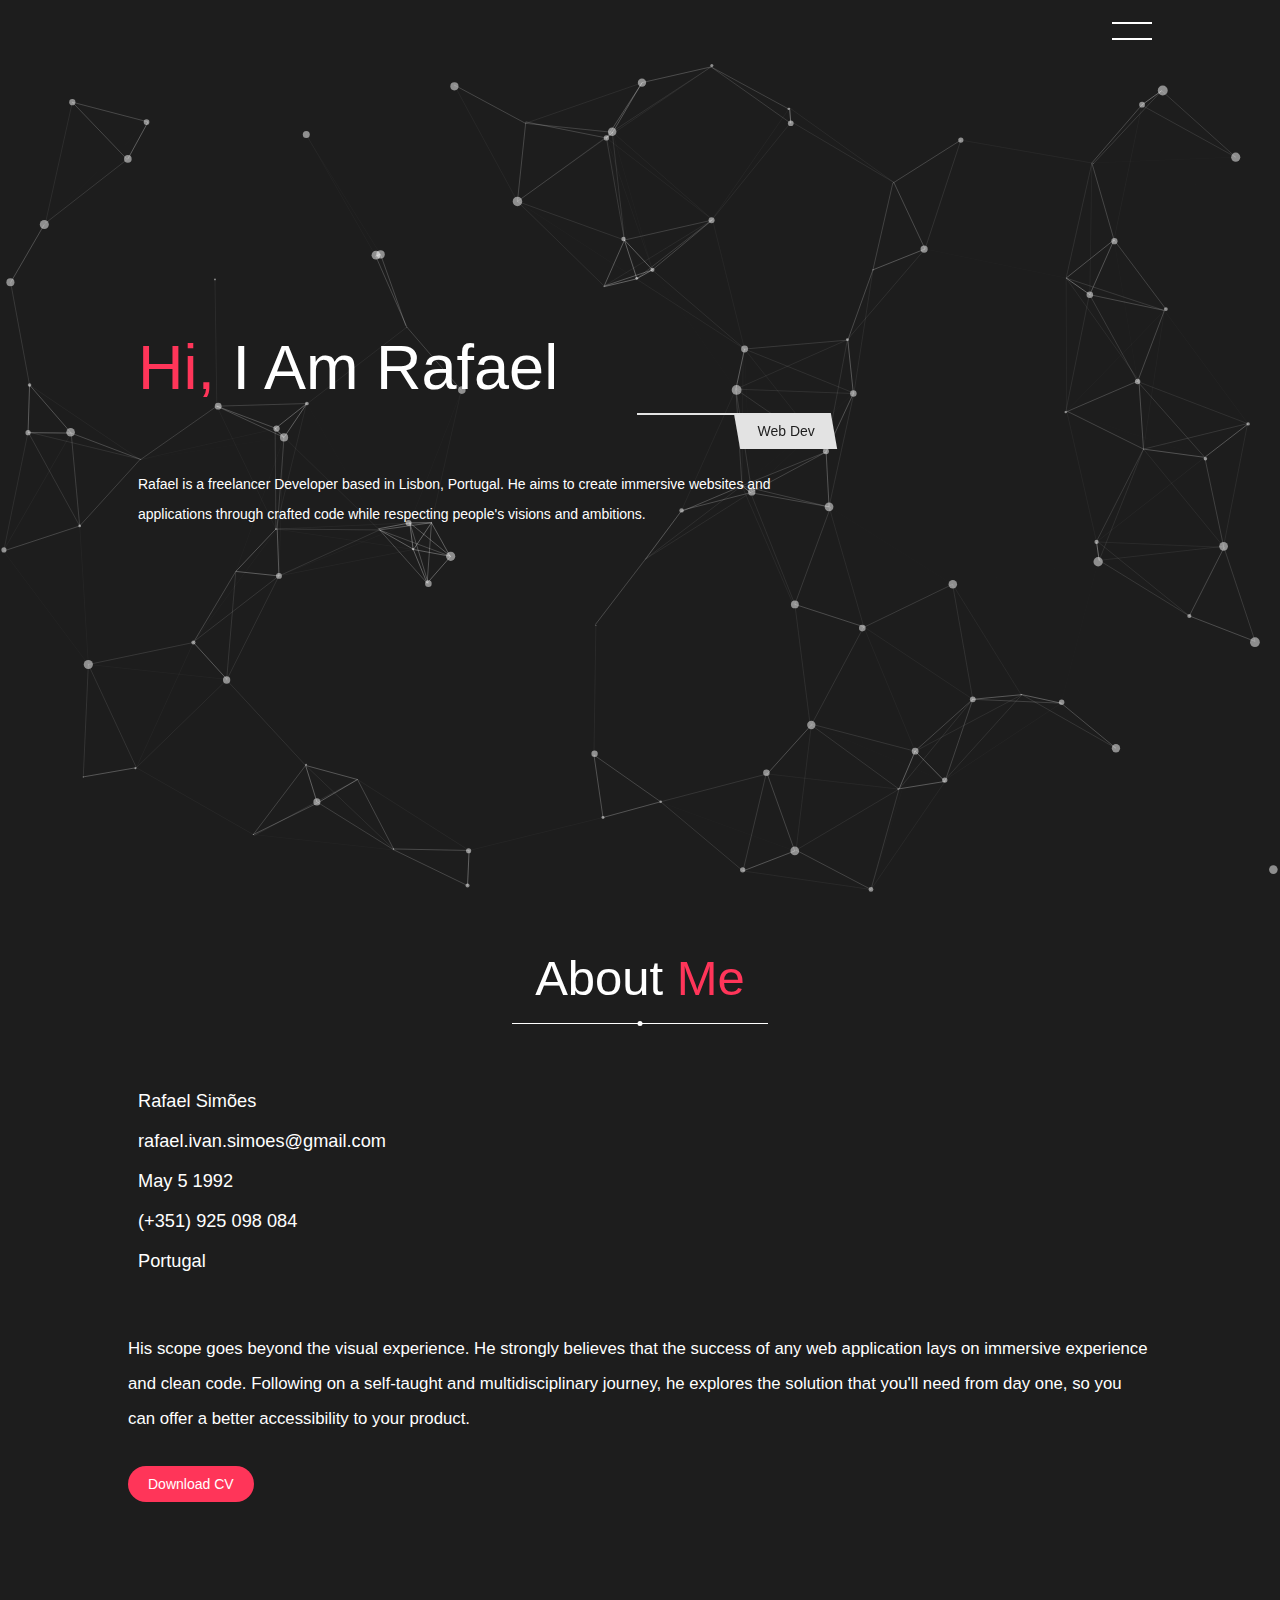
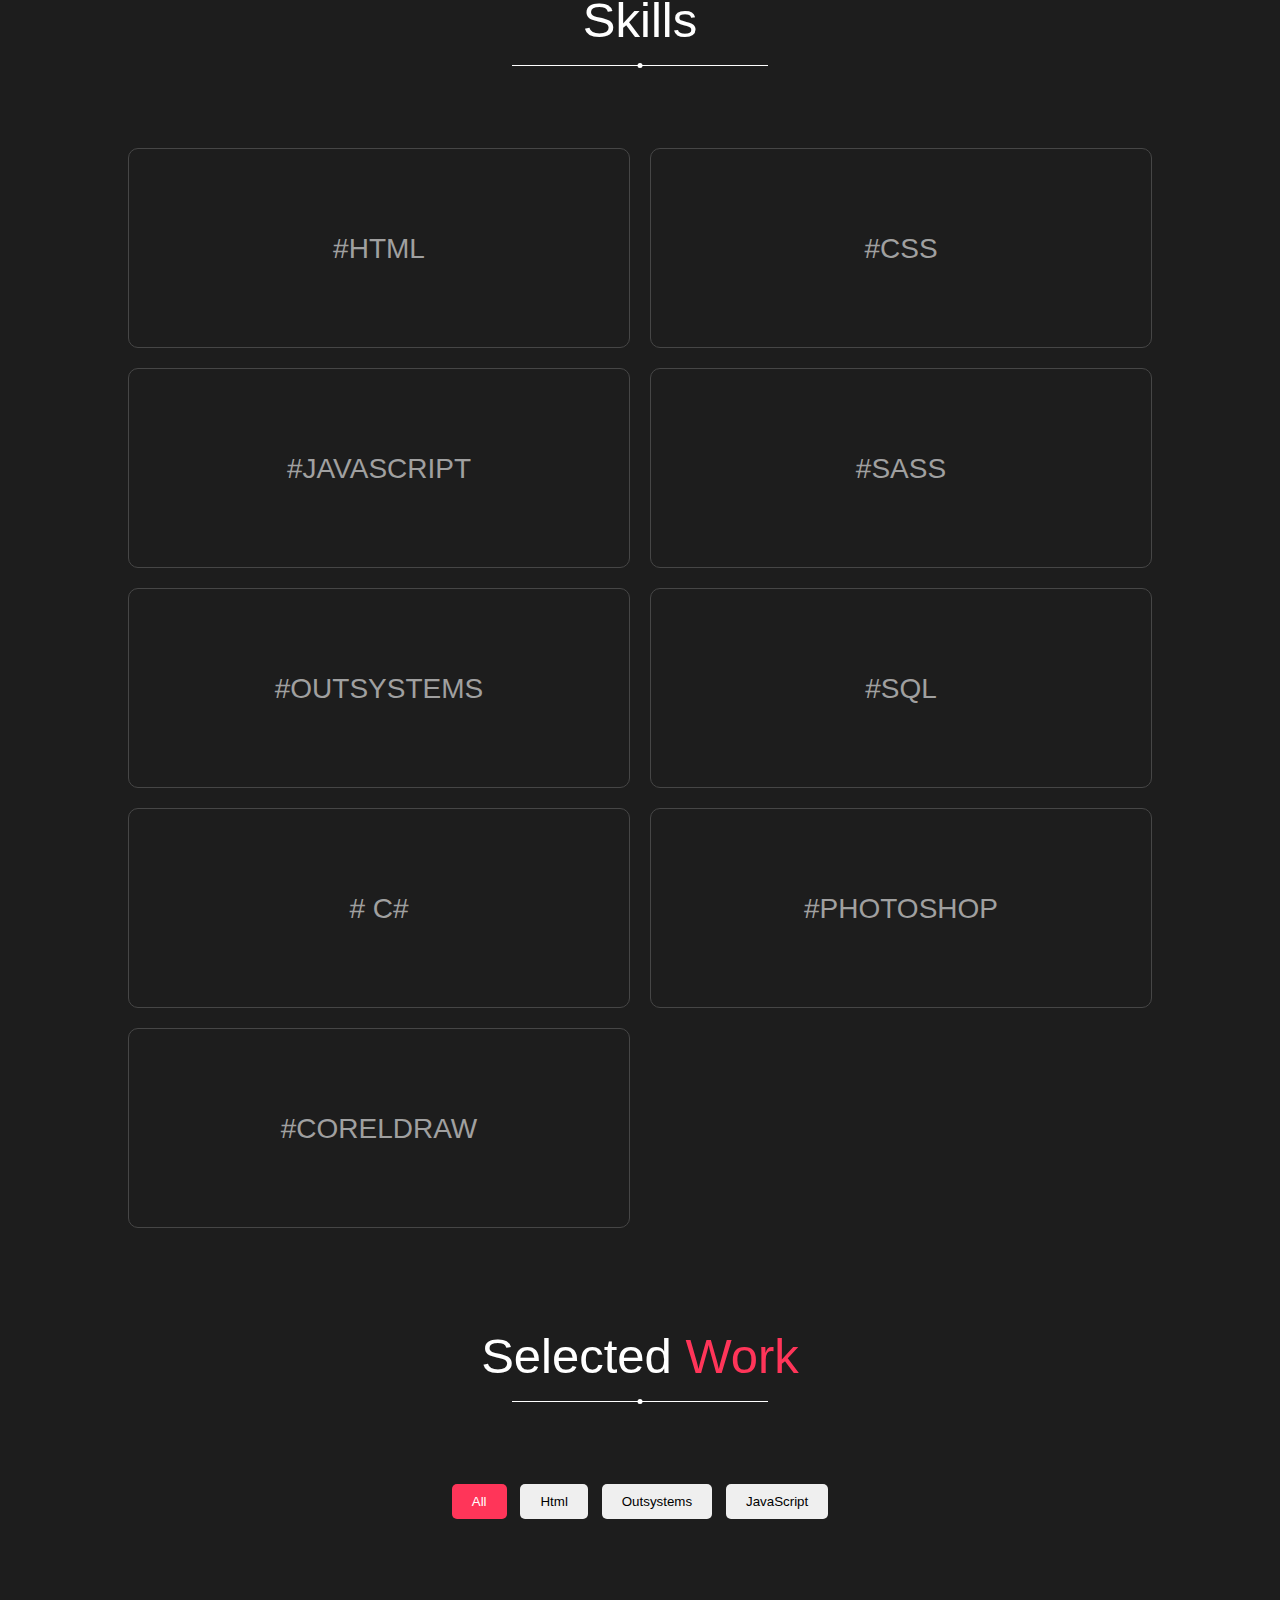
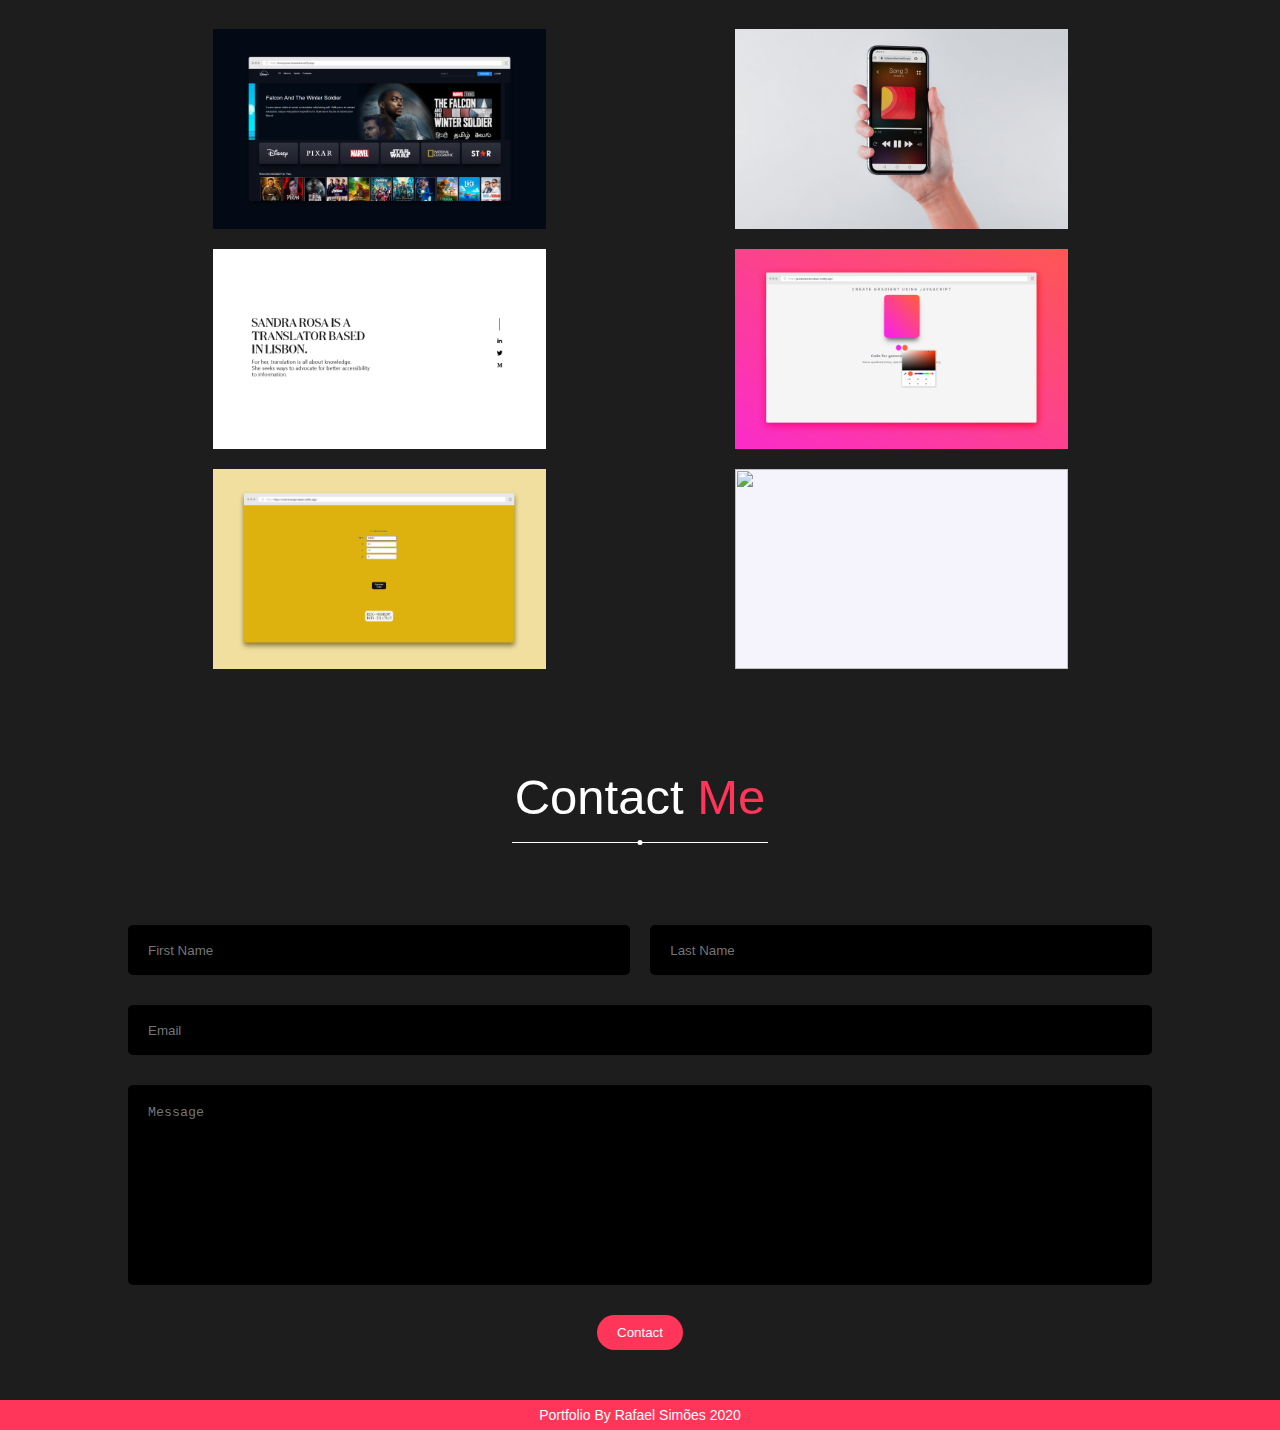
==== commit a0189faa: "updated index" ====
--- a/index-full.min.html
+++ b/index-full.min.html
@@ -1 +1 @@
-<!DOCTYPE html><html lang="en"><head><meta charset="UTF-8"><meta http-equiv="X-UA-Compatible" content="IE=edge"><meta name="viewport" content="width=device-width,initial-scale=1"><meta name="description" content="Personal webdev portfolio to show off my works, Owner: Rafael Simões"><title>Webdev Portfolio</title><link rel="icon" type="image/svg+xml" href="assets/favicon.svg"><link rel="icon" type="image/png" href="assets/favicon.png"><link rel="stylesheet" href="https://pro.fontawesome.com/releases/v5.10.0/css/all.css" integrity="sha384-AYmEC3Yw5cVb3ZcuHtOA93w35dYTsvhLPVnYs9eStHfGJvOvKxVfELGroGkvsg+p" crossorigin="anonymous"><link rel="stylesheet" href="css/style.min.css"><script src="js/jquery.min.js" type="text/javascript"></script></head><body><nav class="navbar"><h1 class="brand"></h1><div class="toggle-btn"><span></span> <span></span></div><ul class="links-container"><li class="links-item"><a href="#" class="link active">home</a></li><li class="links-item"><a href="#project-section" class="link">projects</a></li><li class="links-item"><a href="#about-section" class="link">about</a></li><li class="links-item"><a href="#contact-section" class="link">contact</a></li></ul></nav><section class="home"><div id="particles-js"><div class="hero-content"><h1 class="hero-heading"><span class="highlight">hi, </span>i am rafael</h1><p class="profession">web dev</p><p class="info">Rafael is a freelancer Developer based in Lisbon, Portugal. He aims to create immersive websites and applications through crafted code while respecting people's visions and ambitions.</p></div></div><!-- <img src="assets/profilepic.jpg" alt="" class="image"> --></section><section class="about" id="about-section"><h2 class="heading">about <span class="highlight">me</span></h2><p class="sub-heading"></p><div class="separator"></div><div class="about-me-container"><div class="left-col"><ul><li><span><!-- <label for="name">Name:</label> --><i class="fas fa-user"></i>Rafael Simões</span></li><li><span><!-- <label for="email">Email:</label> --><i class="fas fa-at"></i>rafael.ivan.simoes@gmail.com</span></li><li><span><!-- <label for="birthday">Birthday:</label> --><i class="fas fa-birthday-cake"></i>May 5 1992</span></li><li><span><!-- <label for="phone">Phone:</label> --><i class="fas fa-mobile-alt"></i>(+351) 925 098 084</span></li><li><span><!-- <label for="from">From:</label> --><i class="fas fa-map-marker-alt"></i>Portugal</span></li><!-- <li><span><label for="residence">Residence:</label>Odivelas, Lisbon</span></li> --></ul></div><div class="right-col"><p class="about-para">His scope goes beyond the visual experience. He strongly believes that the success of any web application lays on immersive experience and clean code. Following on a self-taught and multidisciplinary journey, he explores the solution that you'll need from day one, so you can offer a better accessibility to your product.</p><a href="https://drive.google.com/file/d/15778K49CwCt2Iw3bn6GkXHOOySLthZd6/view?usp=sharing" class="btn" target="_blank" rel="noreferrer">download CV</a></div></div><h2 class="heading">skills</h2><div class="separator"></div><div class="skill-container"><div class="skill-card" style="--bg:#f06529"><p class="skill">#HTML</p></div><div class="skill-card" style="--bg:#379AD6"><p class="skill">#CSS</p></div><div class="skill-card" style="--bg:#F7DF1E"><p class="skill">#JAVASCRIPT</p></div><div class="skill-card" style="--bg:#f00000"><p class="skill">#OUTSYSTEMS</p></div><div class="skill-card" style="--bg:#5ED9FB"><p class="skill">#SQL</p></div><div class="skill-card" style="--bg:#326690"><p class="skill"># C#</p></div><div class="skill-card" style="--bg:#001870"><p class="skill">#PHOTOSHOP</p></div><div class="skill-card" style="--bg:#00bd00"><p class="skill">#CORELDRAW</p></div></div></section><section class="project" id="project-section"><h2 class="heading">Selected<span class="highlight"> work</span></h2><p class="sub-heading"></p><div class="separator"></div><div class="filters"><button class="filter-btn active" id="all">all</button> <button class="filter-btn" id="html">html</button> <button class="filter-btn" id="outsystems">outsystems</button> <button class="filter-btn" id="javascript">javaScript</button><!--             <button class="filter-btn " id="ui">ui/ux</button> --></div><div class="project-container"></div></section><section class="contact" id="contact-section"><h2 class="heading">Contact<span class="highlight"> Me</span></h2><p class="sub-heading"></p><div class="separator"></div><form action="index.html?submitted=OK" name="contact" method="POST" data-netlify="true"><div class="contact-form"><div class="name"><input type="text" name="firstName" class="first-name" required placeholder="first name"> <input type="text" name="lastName" class="last-name" required placeholder="last name"></div><input type="email" name="email" required class="email" placeholder="email"> <textarea class="message" name="message" placeholder="message" required></textarea> <button class="btn contact-btn">contact</button></div></form></section><footer class="footer">Portfolio by Rafael Simões 2020</footer><script src="js/project.min.js"></script><script src="js/script.min.js"></script><script src="js/particles.min.js"></script><script src="js/app.min.js"></script></body></html>+<!DOCTYPE html><html lang="en"><head><meta charset="UTF-8"><meta http-equiv="X-UA-Compatible" content="IE=edge"><meta name="viewport" content="width=device-width,initial-scale=1"><meta name="description" content="Personal webdev portfolio to show off my works, Owner: Rafael Simões"><title>Webdev Portfolio</title><link rel="icon" type="image/svg+xml" href="assets/favicon.svg"><link rel="icon" type="image/png" href="assets/favicon.png"><link rel="stylesheet" href="https://pro.fontawesome.com/releases/v5.10.0/css/all.css" integrity="sha384-AYmEC3Yw5cVb3ZcuHtOA93w35dYTsvhLPVnYs9eStHfGJvOvKxVfELGroGkvsg+p" crossorigin="anonymous"><link rel="stylesheet" href="css/style.min.css"><script src="js/jquery.min.js" type="text/javascript"></script></head><body><nav class="navbar"><h1 class="brand"></h1><div class="toggle-btn"><span></span> <span></span></div><ul class="links-container"><li class="links-item"><a href="#" class="link active">home</a></li><li class="links-item"><a href="#project-section" class="link">projects</a></li><li class="links-item"><a href="#about-section" class="link">about</a></li><li class="links-item"><a href="#contact-section" class="link">contact</a></li></ul></nav><section class="home"><div id="particles-js"><div class="hero-content"><h1 class="hero-heading"><span class="highlight">hi, </span>i am rafael</h1><p class="profession">web dev</p><p class="info">Rafael is a freelancer Developer based in Lisbon, Portugal. He aims to create immersive websites and applications through crafted code while respecting people's visions and ambitions.</p></div></div><!-- <img src="assets/profilepic.jpg" alt="" class="image"> --></section><section class="about" id="about-section"><h2 class="heading">about <span class="highlight">me</span></h2><p class="sub-heading"></p><div class="separator"></div><div class="about-me-container"><div class="left-col"><ul><li><span><!-- <label for="name">Name:</label> --><i class="fas fa-user"></i>Rafael Simões</span></li><li><span><!-- <label for="email">Email:</label> --><i class="fas fa-at"></i>rafael.ivan.simoes@gmail.com</span></li><li><span><!-- <label for="birthday">Birthday:</label> --><i class="fas fa-birthday-cake"></i>May 5 1992</span></li><li><span><!-- <label for="phone">Phone:</label> --><i class="fas fa-mobile-alt"></i>(+351) 925 098 084</span></li><li><span><!-- <label for="from">From:</label> --><i class="fas fa-map-marker-alt"></i>Portugal</span></li><!-- <li><span><label for="residence">Residence:</label>Odivelas, Lisbon</span></li> --></ul></div><div class="right-col"><p class="about-para">His scope goes beyond the visual experience. He strongly believes that the success of any web application lays on immersive experience and clean code. Following on a self-taught and multidisciplinary journey, he explores the solution that you'll need from day one, so you can offer a better accessibility to your product.</p><a href="https://drive.google.com/file/d/15778K49CwCt2Iw3bn6GkXHOOySLthZd6/view?usp=sharing" class="btn" target="_blank" rel="noreferrer">download CV</a></div></div><h2 class="heading">skills</h2><div class="separator"></div><div class="skill-container"><div class="skill-card" style="--bg:#f06529"><p class="skill">#HTML</p></div><div class="skill-card" style="--bg:#379AD6"><p class="skill">#CSS</p></div><div class="skill-card" style="--bg:#F7DF1E"><p class="skill">#JAVASCRIPT</p></div><div class="skill-card" style="--bg:#ff00bb"><p class="skill">#SASS</p></div><div class="skill-card" style="--bg:#f00000"><p class="skill">#OUTSYSTEMS</p></div><div class="skill-card" style="--bg:#5ED9FB"><p class="skill">#SQL</p></div><div class="skill-card" style="--bg:#326690"><p class="skill"># C#</p></div><div class="skill-card" style="--bg:#001870"><p class="skill">#PHOTOSHOP</p></div><div class="skill-card" style="--bg:#00bd00"><p class="skill">#CORELDRAW</p></div></div></section><section class="project" id="project-section"><h2 class="heading">Selected<span class="highlight"> work</span></h2><p class="sub-heading"></p><div class="separator"></div><div class="filters"><button class="filter-btn active" id="all">all</button> <button class="filter-btn" id="html">html</button> <button class="filter-btn" id="outsystems">outsystems</button> <button class="filter-btn" id="javascript">javaScript</button><!--             <button class="filter-btn " id="ui">ui/ux</button> --></div><div class="project-container"></div></section><section class="contact" id="contact-section"><h2 class="heading">Contact<span class="highlight"> Me</span></h2><p class="sub-heading"></p><div class="separator"></div><form action="index.html?submitted=OK" name="contact" method="POST" data-netlify="true"><div class="contact-form"><div class="name"><input type="text" name="firstName" class="first-name" required placeholder="first name"> <input type="text" name="lastName" class="last-name" required placeholder="last name"></div><input type="email" name="email" required class="email" placeholder="email"> <textarea class="message" name="message" placeholder="message" required></textarea> <button class="btn contact-btn">contact</button></div></form></section><footer class="footer">Portfolio by Rafael Simões 2020</footer><script src="js/project.min.js"></script><script src="js/script.min.js"></script><script src="js/particles.min.js"></script><script src="js/app.min.js"></script></body></html>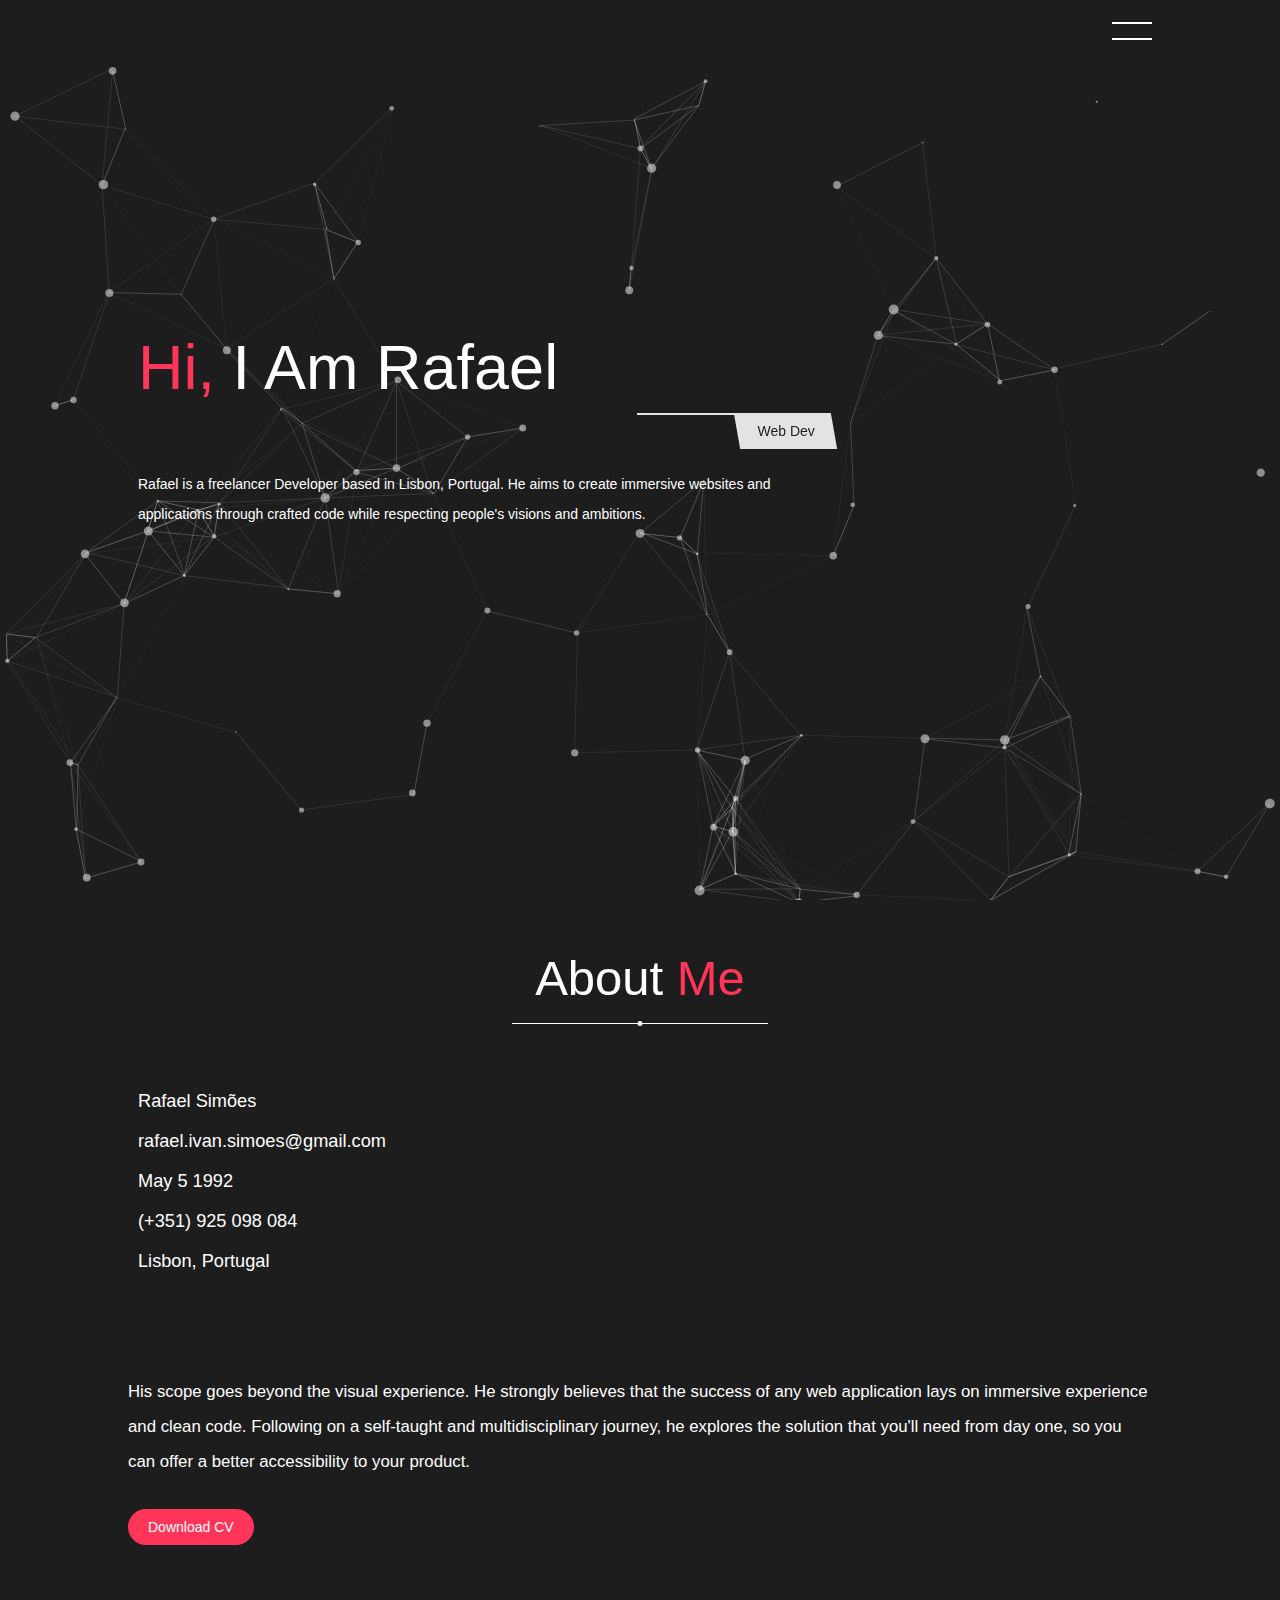
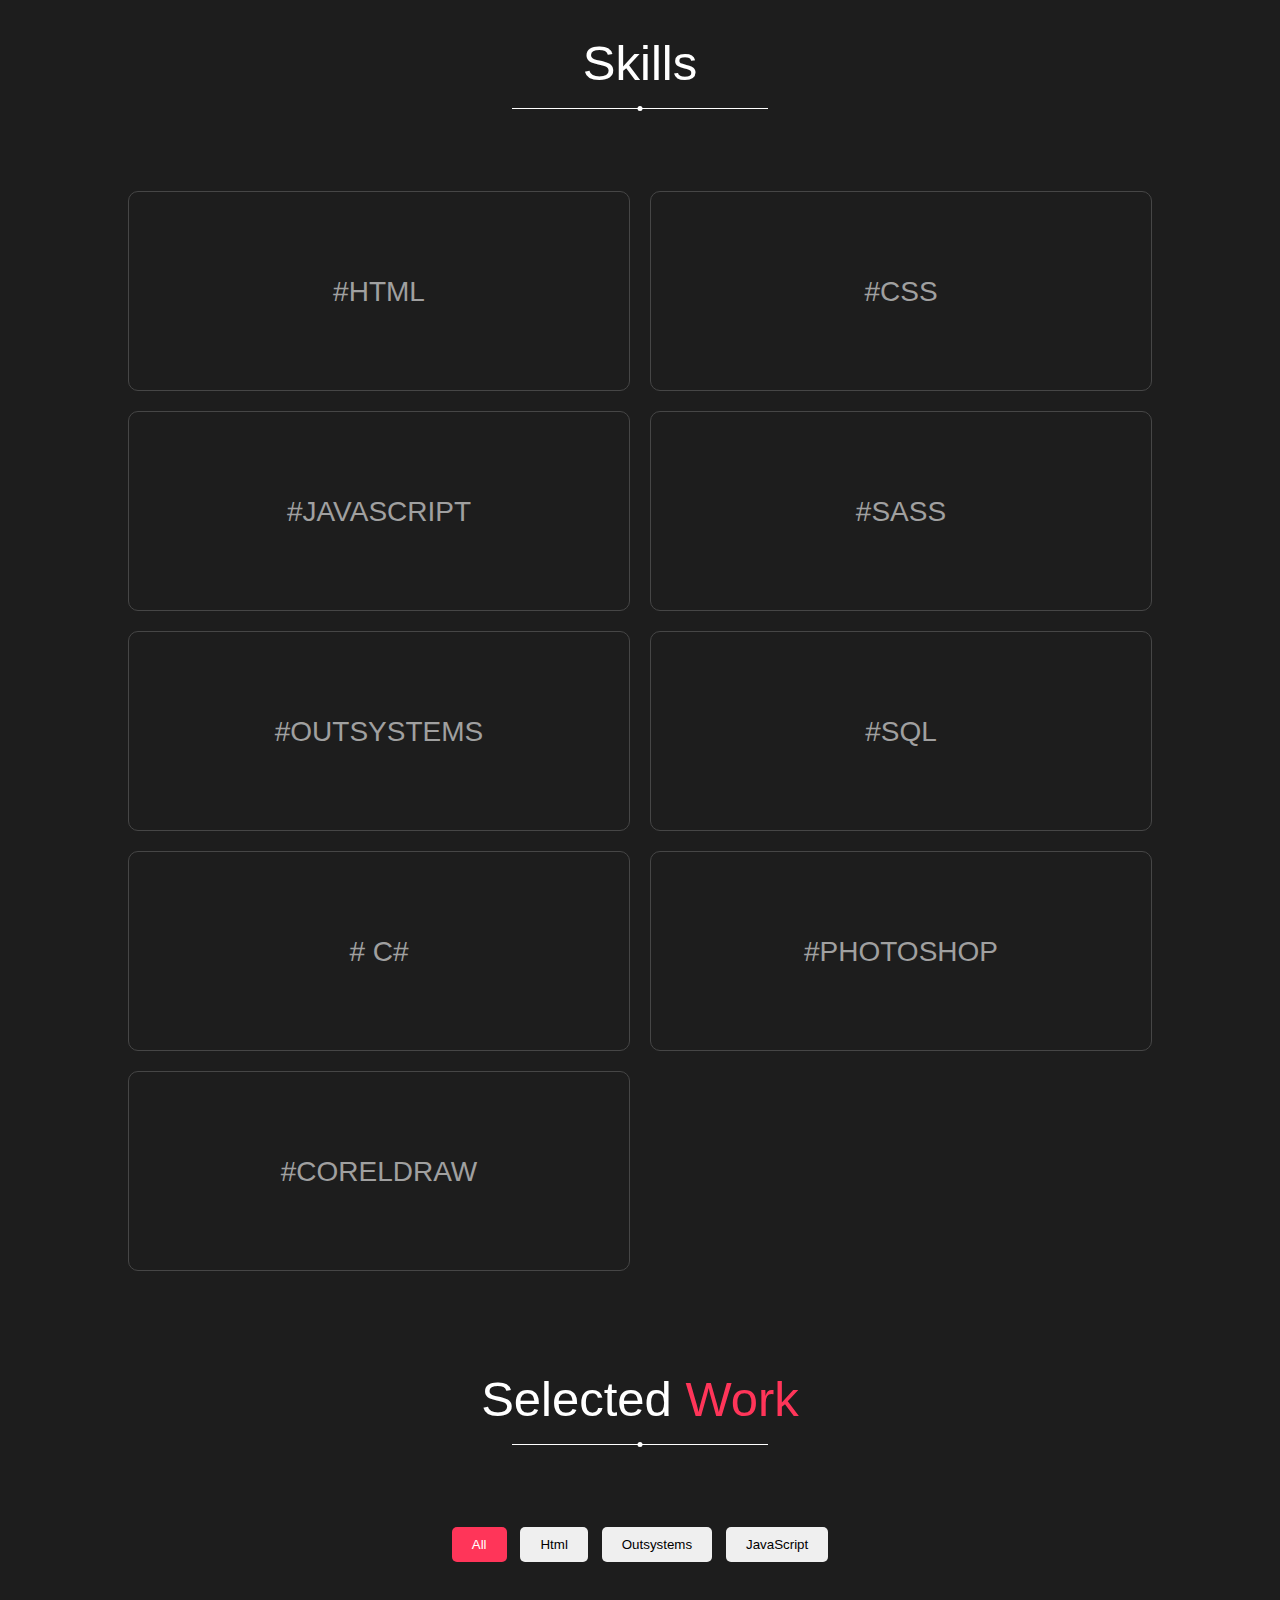
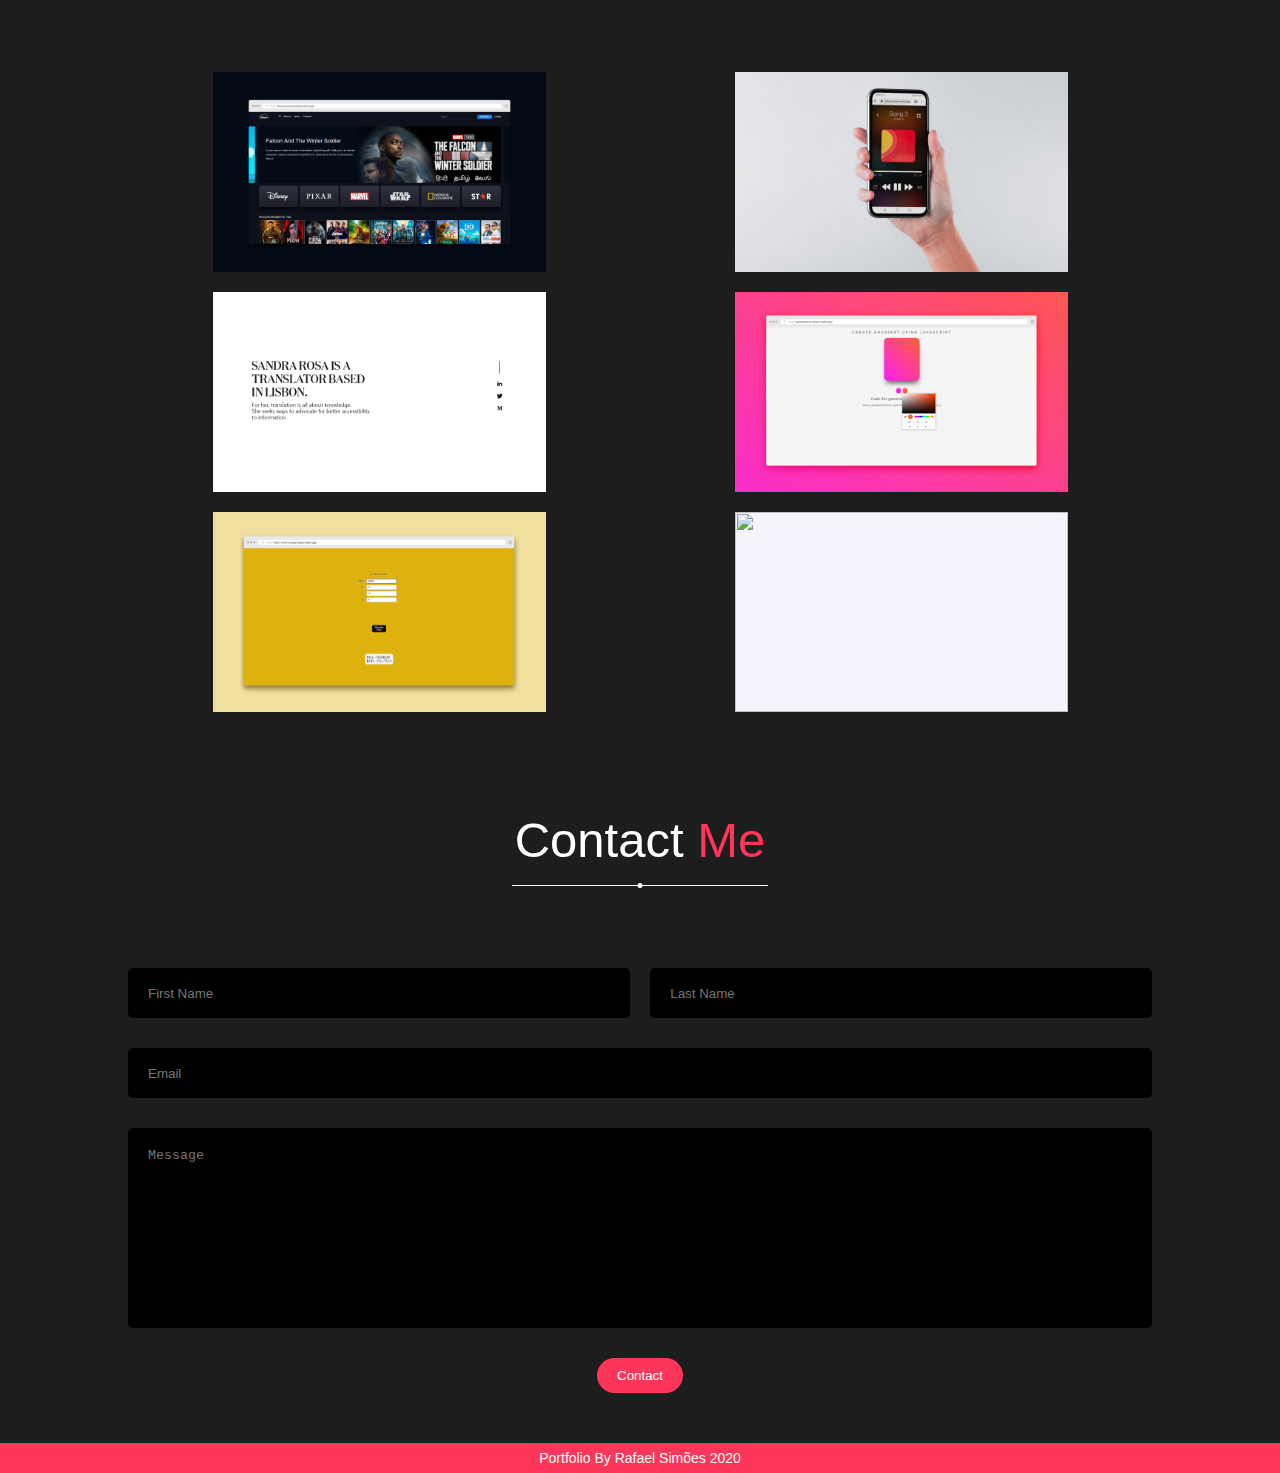
==== commit 71490601: "updated social icons" ====
--- a/index-full.min.html
+++ b/index-full.min.html
@@ -1 +1,139 @@
-<!DOCTYPE html><html lang="en"><head><meta charset="UTF-8"><meta http-equiv="X-UA-Compatible" content="IE=edge"><meta name="viewport" content="width=device-width,initial-scale=1"><meta name="description" content="Personal webdev portfolio to show off my works, Owner: Rafael Simões"><title>Webdev Portfolio</title><link rel="icon" type="image/svg+xml" href="assets/favicon.svg"><link rel="icon" type="image/png" href="assets/favicon.png"><link rel="stylesheet" href="https://pro.fontawesome.com/releases/v5.10.0/css/all.css" integrity="sha384-AYmEC3Yw5cVb3ZcuHtOA93w35dYTsvhLPVnYs9eStHfGJvOvKxVfELGroGkvsg+p" crossorigin="anonymous"><link rel="stylesheet" href="css/style.min.css"><script src="js/jquery.min.js" type="text/javascript"></script></head><body><nav class="navbar"><h1 class="brand"></h1><div class="toggle-btn"><span></span> <span></span></div><ul class="links-container"><li class="links-item"><a href="#" class="link active">home</a></li><li class="links-item"><a href="#project-section" class="link">projects</a></li><li class="links-item"><a href="#about-section" class="link">about</a></li><li class="links-item"><a href="#contact-section" class="link">contact</a></li></ul></nav><section class="home"><div id="particles-js"><div class="hero-content"><h1 class="hero-heading"><span class="highlight">hi, </span>i am rafael</h1><p class="profession">web dev</p><p class="info">Rafael is a freelancer Developer based in Lisbon, Portugal. He aims to create immersive websites and applications through crafted code while respecting people's visions and ambitions.</p></div></div><!-- <img src="assets/profilepic.jpg" alt="" class="image"> --></section><section class="about" id="about-section"><h2 class="heading">about <span class="highlight">me</span></h2><p class="sub-heading"></p><div class="separator"></div><div class="about-me-container"><div class="left-col"><ul><li><span><!-- <label for="name">Name:</label> --><i class="fas fa-user"></i>Rafael Simões</span></li><li><span><!-- <label for="email">Email:</label> --><i class="fas fa-at"></i>rafael.ivan.simoes@gmail.com</span></li><li><span><!-- <label for="birthday">Birthday:</label> --><i class="fas fa-birthday-cake"></i>May 5 1992</span></li><li><span><!-- <label for="phone">Phone:</label> --><i class="fas fa-mobile-alt"></i>(+351) 925 098 084</span></li><li><span><!-- <label for="from">From:</label> --><i class="fas fa-map-marker-alt"></i>Portugal</span></li><!-- <li><span><label for="residence">Residence:</label>Odivelas, Lisbon</span></li> --></ul></div><div class="right-col"><p class="about-para">His scope goes beyond the visual experience. He strongly believes that the success of any web application lays on immersive experience and clean code. Following on a self-taught and multidisciplinary journey, he explores the solution that you'll need from day one, so you can offer a better accessibility to your product.</p><a href="https://drive.google.com/file/d/15778K49CwCt2Iw3bn6GkXHOOySLthZd6/view?usp=sharing" class="btn" target="_blank" rel="noreferrer">download CV</a></div></div><h2 class="heading">skills</h2><div class="separator"></div><div class="skill-container"><div class="skill-card" style="--bg:#f06529"><p class="skill">#HTML</p></div><div class="skill-card" style="--bg:#379AD6"><p class="skill">#CSS</p></div><div class="skill-card" style="--bg:#F7DF1E"><p class="skill">#JAVASCRIPT</p></div><div class="skill-card" style="--bg:#ff00bb"><p class="skill">#SASS</p></div><div class="skill-card" style="--bg:#f00000"><p class="skill">#OUTSYSTEMS</p></div><div class="skill-card" style="--bg:#5ED9FB"><p class="skill">#SQL</p></div><div class="skill-card" style="--bg:#326690"><p class="skill"># C#</p></div><div class="skill-card" style="--bg:#001870"><p class="skill">#PHOTOSHOP</p></div><div class="skill-card" style="--bg:#00bd00"><p class="skill">#CORELDRAW</p></div></div></section><section class="project" id="project-section"><h2 class="heading">Selected<span class="highlight"> work</span></h2><p class="sub-heading"></p><div class="separator"></div><div class="filters"><button class="filter-btn active" id="all">all</button> <button class="filter-btn" id="html">html</button> <button class="filter-btn" id="outsystems">outsystems</button> <button class="filter-btn" id="javascript">javaScript</button><!--             <button class="filter-btn " id="ui">ui/ux</button> --></div><div class="project-container"></div></section><section class="contact" id="contact-section"><h2 class="heading">Contact<span class="highlight"> Me</span></h2><p class="sub-heading"></p><div class="separator"></div><form action="index.html?submitted=OK" name="contact" method="POST" data-netlify="true"><div class="contact-form"><div class="name"><input type="text" name="firstName" class="first-name" required placeholder="first name"> <input type="text" name="lastName" class="last-name" required placeholder="last name"></div><input type="email" name="email" required class="email" placeholder="email"> <textarea class="message" name="message" placeholder="message" required></textarea> <button class="btn contact-btn">contact</button></div></form></section><footer class="footer">Portfolio by Rafael Simões 2020</footer><script src="js/project.min.js"></script><script src="js/script.min.js"></script><script src="js/particles.min.js"></script><script src="js/app.min.js"></script></body></html>+<!DOCTYPE html>
+<html lang="en">
+
+<head>
+    <meta charset="UTF-8">
+    <meta http-equiv="X-UA-Compatible" content="IE=edge">
+    <meta name="viewport" content="width=device-width,initial-scale=1">
+    <meta name="description" content="Personal webdev portfolio to show off my works, Owner: Rafael Simões">
+    <title>Webdev Portfolio</title>
+    <link rel="icon" type="image/svg+xml" href="assets/favicon.svg">
+    <link rel="icon" type="image/png" href="assets/favicon.png">
+    <link rel="stylesheet" href="https://pro.fontawesome.com/releases/v5.10.0/css/all.css"
+        integrity="sha384-AYmEC3Yw5cVb3ZcuHtOA93w35dYTsvhLPVnYs9eStHfGJvOvKxVfELGroGkvsg+p" crossorigin="anonymous">
+    <link rel="stylesheet" href="css/style.min.css">
+    <script src="js/jquery.min.js" type="text/javascript"></script>
+</head>
+
+<body>
+    <nav class="navbar">
+        <h1 class="brand"></h1>
+        <div class="toggle-btn"><span></span> <span></span></div>
+        <ul class="links-container">
+            <li class="links-item"><a href="#" class="link active">home</a></li>
+            <li class="links-item"><a href="#project-section" class="link">projects</a></li>
+            <li class="links-item"><a href="#about-section" class="link">about</a></li>
+            <li class="links-item"><a href="#contact-section" class="link">contact</a></li>
+        </ul>
+    </nav>
+    <section class="home">
+        <div id="particles-js">
+            <div class="hero-content">
+                <h1 class="hero-heading"><span class="highlight">hi, </span>i am rafael</h1>
+                <p class="profession">web dev</p>
+                <p class="info">Rafael is a freelancer Developer based in Lisbon, Portugal. He aims to create immersive
+                    websites and applications through crafted code while respecting people's visions and ambitions.</p>
+            </div>
+        </div>
+    </section>
+    <section class="about" id="about-section">
+        <h2 class="heading">about <span class="highlight">me</span></h2>
+        <p class="sub-heading"></p>
+        <div class="separator"></div>
+        <div class="about-me-container">
+            <div class="left-col">
+                <ul>
+                    <li><span>
+                            <i class="fas fa-user"></i>Rafael Simões</span></li>
+                    <li><span>
+                        <i class="fas fa-at"></i>rafael.ivan.simoes@gmail.com</span></li>
+                    <li><span>
+                            <i class="fas fa-birthday-cake"></i>May 5
+                            1992</span></li>
+                    <li><span>
+                            <i class="fas fa-mobile-alt"></i>(+351) 925 098
+                            084</span></li>
+                    <li><span>
+                            <i class="fas fa-map-marker-alt"></i>Lisbon, Portugal</span>
+                    </li>
+                    <li><a href="https://www.linkedin.com/in/rafael-ivan/" rel="noreferrer" target="_blank">
+                        <i class="fab fa-linkedin social-icon"></i></a>
+                        <a href="https://github.com/rafael-simoes" target="_blank" rel="noreferrer">
+                            <i class="fab fa-github-square social-icon"></i></a></li>
+                </ul>
+            </div>
+            
+            <div class="right-col">
+                <p class="about-para">His scope goes beyond the visual experience. He strongly believes that the success
+                    of any web application lays on immersive experience and clean code. Following on a self-taught and
+                    multidisciplinary journey, he explores the solution that you'll need from day one, so you can offer
+                    a better accessibility to your product.</p><a
+                    href="https://drive.google.com/file/d/15778K49CwCt2Iw3bn6GkXHOOySLthZd6/view?usp=sharing"
+                    class="btn" target="_blank" rel="noreferrer">download CV</a>
+            </div>
+        </div>
+        <h2 class="heading">skills</h2>
+        <div class="separator"></div>
+        <div class="skill-container">
+            <div class="skill-card" style="--bg:#f06529">
+                <p class="skill">#HTML</p>
+            </div>
+            <div class="skill-card" style="--bg:#379AD6">
+                <p class="skill">#CSS</p>
+            </div>
+            <div class="skill-card" style="--bg:#F7DF1E">
+                <p class="skill">#JAVASCRIPT</p>
+            </div>
+            <div class="skill-card" style="--bg:#ff00bb">
+                <p class="skill">#SASS</p>
+            </div>
+            <div class="skill-card" style="--bg:#f00000">
+                <p class="skill">#OUTSYSTEMS</p>
+            </div>
+            <div class="skill-card" style="--bg:#5ED9FB">
+                <p class="skill">#SQL</p>
+            </div>
+            <div class="skill-card" style="--bg:#326690">
+                <p class="skill"># C#</p>
+            </div>
+            <div class="skill-card" style="--bg:#001870">
+                <p class="skill">#PHOTOSHOP</p>
+            </div>
+            <div class="skill-card" style="--bg:#00bd00">
+                <p class="skill">#CORELDRAW</p>
+            </div>
+        </div>
+    </section>
+    <section class="project" id="project-section">
+        <h2 class="heading">Selected<span class="highlight"> work</span></h2>
+        <p class="sub-heading"></p>
+        <div class="separator"></div>
+        <div class="filters"><button class="filter-btn active" id="all">all</button> <button class="filter-btn"
+                id="html">html</button> <button class="filter-btn" id="outsystems">outsystems</button> <button
+                class="filter-btn" id="javascript">javaScript</button>
+            
+        </div>
+        <div class="project-container"></div>
+    </section>
+    <section class="contact" id="contact-section">
+        <h2 class="heading">Contact<span class="highlight"> Me</span></h2>
+        <p class="sub-heading"></p>
+        <div class="separator"></div>
+        <form action="index.html?submitted=OK" name="contact" method="POST" data-netlify="true">
+            <div class="contact-form">
+                <div class="name"><input type="text" name="firstName" class="first-name" required
+                        placeholder="first name"> <input type="text" name="lastName" class="last-name" required
+                        placeholder="last name"></div><input type="email" name="email" required class="email"
+                    placeholder="email"> <textarea class="message" name="message" placeholder="message"
+                    required></textarea> <button class="btn contact-btn">contact</button>
+            </div>
+        </form>
+    </section>
+    <footer class="footer">Portfolio by Rafael Simões 2020</footer>
+    <script src="js/project.min.js"></script>
+    <script src="js/script.min.js"></script>
+    <script src="js/particles.min.js"></script>
+    <script src="js/app.min.js"></script>
+</body>
+
+</html>--- a/css/style.min.css
+++ b/css/style.min.css
@@ -1 +1 @@
-*{margin:0;padding:0;box-sizing:border-box}html{scroll-behavior:smooth}body{width:100%;position:relative;background:#1d1d1d;color:#fff;font-family:Roboto,sans-serif}ul{list-style:none}.navbar{position:fixed;top:0;left:0;width:100%;height:60px;background:#1d1d1d;padding:0 10vw;display:flex;justify-content:space-between;align-items:center;z-index:9}.brand{text-transform:capitalize;font-weight:500}.links-container{display:flex;list-style:none}.link{text-transform:capitalize;color:#fff;text-decoration:none;margin:0 10px;padding:10px;position:relative}.link:hover:not(.active){opacity:.7}.link.active::before,.separator::before{content:'';position:absolute;bottom:0;left:50%;transform:translateX(-50%);width:5px;height:5px;border-radius:50%;background:#fff}.link.active::after,.separator::after{content:'';position:absolute;bottom:2px;left:0;width:100%;height:1px;background:#fff}.home{width:100%;min-height:calc(100vh - 60px);height:auto;margin-top:60px;padding:0 10vw;display:flex;align-items:center;justify-content:space-between;position:relative}.particles-js-canvas-el{position:absolute;top:0;left:0;z-index:0}.hero-content{width:50%}.hero-heading{font-size:5rem;text-transform:capitalize;font-weight:500}.highlight{color:#ff3559}.profession{width:fit-content;display:block;margin:10px 0 20px;margin-left:auto;text-transform:capitalize;position:relative;padding:10px 20px;color:#1d1d1d;z-index:2}.profession::before{content:'';position:absolute;top:0;left:0;width:100%;height:100%;background:#e3e3e3;z-index:-1;transform:skewX(10deg)}.profession::after{content:'';position:absolute;top:0;left:-100px;width:100px;height:2px;background:#e3e3e3}.info{line-height:30px;margin-bottom:50px}.btn{padding:10px 20px;text-decoration:none;border-radius:50px;background:#ff3559;color:#fff;text-transform:capitalize;border:none}.image{max-width:350px;object-fit:cover;border-radius:50px;z-index:2}.about{width:100%;height:auto;padding:50px 10vw}.heading{text-align:center;font-weight:500;font-size:3.5rem;text-transform:capitalize}.sub-heading{text-align:center;text-shadow:1rem;margin:10px;opacity:.7}.separator{width:25%;margin:20px auto;position:relative}.about-me-container{margin:75px 0 100px;width:100%;display:grid;grid-template-columns:40% 60%;grid-gap:50px}.left-col,.right-col{position:relative}.about-image{border-radius:10px;box-shadow:0 10px 10px rgba(0,0,0,.25)}.left-col ul{line-height:40px}.left-col ul li{width:100%;position:relative;font-size:1.3rem}.left-col ul li label{font-weight:600;color:#212529;min-width:130px;display:inline-block;background:#f5f5f5;padding:2px 8px;font-size:1.3rem;border-radius:4px;margin-right:10px;margin-bottom:1rem}.left-col i{text-align:center;margin-right:10px;min-width:20px}.about-para{font-size:1.2rem;font-weight:300;line-height:35px;margin-bottom:40px}.skill-container{position:relative;margin-top:100px;display:grid;grid-template-columns:repeat(4,1fr);grid-gap:20px}.skill-card{height:200px;border-radius:10px;border:1px solid #464646;text-align:center;position:relative;cursor:pointer;transition:.5s}.skill{font-size:2rem;color:#a0a0a0;line-height:200px;padding:0 20px}.skill-card:hover{background:var(--bg)}.skill-card:hover .skill{color:#fff}.skill-card.large{grid-column:2 span}.contact,.project{position:relative;padding:50px 10vw}.filters{width:fit-content;display:block;margin:100px auto}.filter-btn{padding:10px 20px;border-radius:5px;border:none;text-transform:capitalize;margin:0 5px 10px;cursor:pointer}.filter-btn.active{background:#ff3559;color:#fff}.project-container{width:100%;display:grid;grid-template-columns:repeat(3,1fr);grid-gap:20px;align-items:center}.project-card{position:relative;cursor:pointer;display:block}.project-card img{width:500px;height:300px;max-height:300px;max-width:500px;object-fit:contain;background-color:#f5f3fb}.project-card .content{position:absolute;top:0;left:0;width:100%;height:100%;background:rgba(0,0,0,.7);display:flex;justify-content:center;align-items:center;transition:.5s;text-transform:capitalize;opacity:0}.content a,.content a:active,.content:visited{color:#e9e9e9}.project-name{font-weight:300;font-size:2.5rem;text-align:center}.tags{position:absolute;bottom:20px;left:20px;opacity:.6;width:90%}.project-card:hover .content{opacity:1}.project-card.hide{display:none}.contact-form{width:100%;margin-top:100px;position:relative}.contact-form input,.message{width:100%;display:block;height:50px;padding:20px;border-radius:5px;background:#000;color:#fff;border:none;outline:0;margin:30px 0;text-transform:capitalize;resize:none}.message{height:200px}.contact-form .name{display:flex;justify-content:space-between}.name input{width:49%;margin:0}.contact-form .btn{display:block;margin:auto;cursor:pointer}.footer{width:100%;height:30px;text-align:center;background-color:#ff3559;text-transform:capitalize;line-height:30px}@media(max-width:1500px){html{font-size:14px}.toggle-btn{position:absolute;width:40px;height:40px;right:10vw;cursor:pointer}.toggle-btn span{position:absolute;width:100%;height:2px;background:#fff;top:30%;transition:.5s}.toggle-btn span:nth-child(2){top:70%}.toggle-btn.active span:nth-child(1){top:50%;transform:rotate(45deg)}.toggle-btn.active span:nth-child(2){top:50%;transform:rotate(-45deg)}.links-container{position:absolute;top:60px;background:#1d1d1d;width:100%;left:0;padding:0 10vw;flex-direction:column;transition:.5s;opacity:0;pointer-events:none}.links-container.show{opacity:1;pointer-events:all}.link{margin-left:auto;text-align:center;display:block;height:50px}.home{flex-direction:column-reverse;height:fit-content;padding-bottom:50px;justify-content:center}.home .image{width:250px;margin:40px}.hero-content{width:70%;min-width:350px;text-align:left;padding:10px}.hero-heading{text-align:left;font-size:4.5rem}.about-me-container{grid-template-columns:1fr}.left-col{margin:auto;margin-left:0;width:50%;min-width:320px;text-align:left}.project-container,.skill-container{grid-template-columns:repeat(2,1fr)}.project-container{justify-items:center}.skill-card{grid-column:1 span!important}.project-card img{height:200px;width:333px}.project-card{height:200px;width:333px}}@media (max-width:500px){html{font-size:12px}.profession{margin-right:10px}.contact-form input,.message{border:1px solid #fff}.about-para,.left-col::before,.sub-heading,p{font-size:1.4rem}.btn{font-size:1.2rem}.image{max-width:180px}.about-image{width:90%;margin:auto;display:block}.skill-container{grid-template-columns:repeat(2,45%)}.project-container{grid-template-columns:1fr}.project-card img{max-height:180px;max-width:300px}.project-card{width:300px;height:180px}.about-me-container,.contact-form,.project-container,.skill-container{margin-top:50px}.skill-card{height:30px}.filters{margin:50px auto}.skill{font-size:1.2rem;line-height:30px;padding:0 5px}.project-name{font-size:2rem;padding:5px}.tags{font-size:1.2rem;left:5px}.name{flex-direction:column}.name input{width:100%}.first-name{margin-bottom:30px!important}.left-col ul li{font-size:1.5rem}.left-col ul li label{min-width:100px;font-size:1.1rem}.links-container{font-size:1.3rem}.home{margin-top:60px;justify-content:center}}+*{margin:0;padding:0;box-sizing:border-box}html{scroll-behavior:smooth}body{width:100%;position:relative;background:#1d1d1d;color:#fff;font-family:Roboto,sans-serif}ul{list-style:none}.navbar{position:fixed;top:0;left:0;width:100%;height:60px;background:#1d1d1d;padding:0 10vw;display:flex;justify-content:space-between;align-items:center;z-index:9}.brand{text-transform:capitalize;font-weight:500}.links-container{display:flex;list-style:none}.link{text-transform:capitalize;color:#fff;text-decoration:none;margin:0 10px;padding:10px;position:relative}.link:hover:not(.active){opacity:.7}.link.active::before,.separator::before{content:'';position:absolute;bottom:0;left:50%;transform:translateX(-50%);width:5px;height:5px;border-radius:50%;background:#fff}.link.active::after,.separator::after{content:'';position:absolute;bottom:2px;left:0;width:100%;height:1px;background:#fff}.home{width:100%;min-height:calc(100vh - 60px);height:auto;margin-top:60px;padding:0 10vw;display:flex;align-items:center;justify-content:space-between;position:relative}.particles-js-canvas-el{position:absolute;top:0;left:0;z-index:0}.hero-content{width:50%}.hero-heading{font-size:5rem;text-transform:capitalize;font-weight:500}.highlight{color:#ff3559}.profession{width:fit-content;display:block;margin:10px 0 20px;margin-left:auto;text-transform:capitalize;position:relative;padding:10px 20px;color:#1d1d1d;z-index:2}.profession::before{content:'';position:absolute;top:0;left:0;width:100%;height:100%;background:#e3e3e3;z-index:-1;transform:skewX(10deg)}.profession::after{content:'';position:absolute;top:0;left:-100px;width:100px;height:2px;background:#e3e3e3}.info{line-height:30px;margin-bottom:50px}.btn{padding:10px 20px;text-decoration:none;border-radius:50px;background:#ff3559;color:#fff;text-transform:capitalize;border:none}.image{max-width:350px;object-fit:cover;border-radius:50px;z-index:2}.about{width:100%;height:auto;padding:50px 10vw}.heading{text-align:center;font-weight:500;font-size:3.5rem;text-transform:capitalize}.sub-heading{text-align:center;text-shadow:1rem;margin:10px;opacity:.7}.separator{width:25%;margin:20px auto;position:relative}.about-me-container{margin:75px 0 100px;width:100%;display:grid;grid-template-columns:40% 60%;grid-gap:50px}.left-col,.right-col{position:relative}.social-icon{font-size:2rem}.social-icon:nth-child(0){margin-left:30px}.left-col a:active,.left-col a:visited{color:#fff!important}.about-image{border-radius:10px;box-shadow:0 10px 10px rgba(0,0,0,.25)}.left-col ul{line-height:40px}.left-col ul li{width:100%;position:relative;font-size:1.3rem}.left-col ul li label{font-weight:600;color:#212529;min-width:130px;display:inline-block;background:#f5f5f5;padding:2px 8px;font-size:1.3rem;border-radius:4px;margin-right:10px;margin-bottom:1rem}.left-col i{text-align:center;margin-right:10px;min-width:20px}.about-para{font-size:1.2rem;font-weight:300;line-height:35px;margin-bottom:40px}.skill-container{position:relative;margin-top:100px;display:grid;grid-template-columns:repeat(4,1fr);grid-gap:20px}.skill-card{height:200px;border-radius:10px;border:1px solid #464646;text-align:center;position:relative;cursor:pointer;transition:.5s}.skill{font-size:2rem;color:#a0a0a0;line-height:200px;padding:0 20px}.skill-card:hover{background:var(--bg)}.skill-card:hover .skill{color:#fff}.skill-card.large{grid-column:2 span}.contact,.project{position:relative;padding:50px 10vw}.filters{width:fit-content;display:block;margin:100px auto}.filter-btn{padding:10px 20px;border-radius:5px;border:none;text-transform:capitalize;margin:0 5px 10px;cursor:pointer}.filter-btn.active{background:#ff3559;color:#fff}.project-container{width:100%;display:grid;grid-template-columns:repeat(3,1fr);grid-gap:20px;align-items:center}.project-card{position:relative;cursor:pointer;display:block}.project-card img{width:500px;height:300px;max-height:300px;max-width:500px;object-fit:contain;background-color:#f5f3fb}.project-card .content{position:absolute;top:0;left:0;width:100%;height:100%;background:rgba(0,0,0,.7);display:flex;justify-content:center;align-items:center;transition:.5s;text-transform:capitalize;opacity:0}.content a,.content a:active,.content:visited{color:#e9e9e9}.project-name{font-weight:300;font-size:2.5rem;text-align:center}.tags{position:absolute;bottom:20px;left:20px;opacity:.6;width:90%}.project-card:hover .content{opacity:1}.project-card.hide{display:none}.contact-form{width:100%;margin-top:100px;position:relative}.contact-form input,.message{width:100%;display:block;height:50px;padding:20px;border-radius:5px;background:#000;color:#fff;border:none;outline:0;margin:30px 0;text-transform:capitalize;resize:none}.message{height:200px}.contact-form .name{display:flex;justify-content:space-between}.name input{width:49%;margin:0}.contact-form .btn{display:block;margin:auto;cursor:pointer}.footer{width:100%;height:30px;text-align:center;background-color:#ff3559;text-transform:capitalize;line-height:30px}@media(max-width:1500px){html{font-size:14px}.toggle-btn{position:absolute;width:40px;height:40px;right:10vw;cursor:pointer}.toggle-btn span{position:absolute;width:100%;height:2px;background:#fff;top:30%;transition:.5s}.toggle-btn span:nth-child(2){top:70%}.toggle-btn.active span:nth-child(1){top:50%;transform:rotate(45deg)}.toggle-btn.active span:nth-child(2){top:50%;transform:rotate(-45deg)}.links-container{position:absolute;top:60px;background:#1d1d1d;width:100%;left:0;padding:0 10vw;flex-direction:column;transition:.5s;opacity:0;pointer-events:none}.links-container.show{opacity:1;pointer-events:all}.link{margin-left:auto;text-align:center;display:block;height:50px}.home{flex-direction:column-reverse;height:fit-content;padding-bottom:50px;justify-content:center}.home .image{width:250px;margin:40px}.hero-content{width:70%;min-width:350px;text-align:left;padding:10px}.hero-heading{text-align:left;font-size:4.5rem}.about-me-container{grid-template-columns:1fr}.left-col{margin:auto;margin-left:0;width:50%;min-width:320px;text-align:left}.project-container,.skill-container{grid-template-columns:repeat(2,1fr)}.project-container{justify-items:center}.skill-card{grid-column:1 span!important}.project-card img{height:200px;width:333px}.project-card{height:200px;width:333px}}@media (max-width:500px){html{font-size:12px}.profession{margin-right:10px}.contact-form input,.message{border:1px solid #fff}.about-para,.left-col::before,.sub-heading,p{font-size:1.4rem}.btn{font-size:1.2rem}.image{max-width:180px}.about-image{width:90%;margin:auto;display:block}.skill-container{grid-template-columns:repeat(2,45%)}.project-container{grid-template-columns:1fr}.project-card img{max-height:180px;max-width:300px}.project-card{width:300px;height:180px}.about-me-container,.contact-form,.project-container,.skill-container{margin-top:50px}.skill-card{height:30px}.filters{margin:50px auto}.skill{font-size:1.2rem;line-height:30px;padding:0 5px}.project-name{font-size:2rem;padding:5px}.tags{font-size:1.2rem;left:5px}.name{flex-direction:column}.name input{width:100%}.first-name{margin-bottom:30px!important}.left-col ul li{font-size:1.5rem}.left-col ul li label{min-width:100px;font-size:1.1rem}.links-container{font-size:1.3rem}.home{margin-top:60px;justify-content:center}}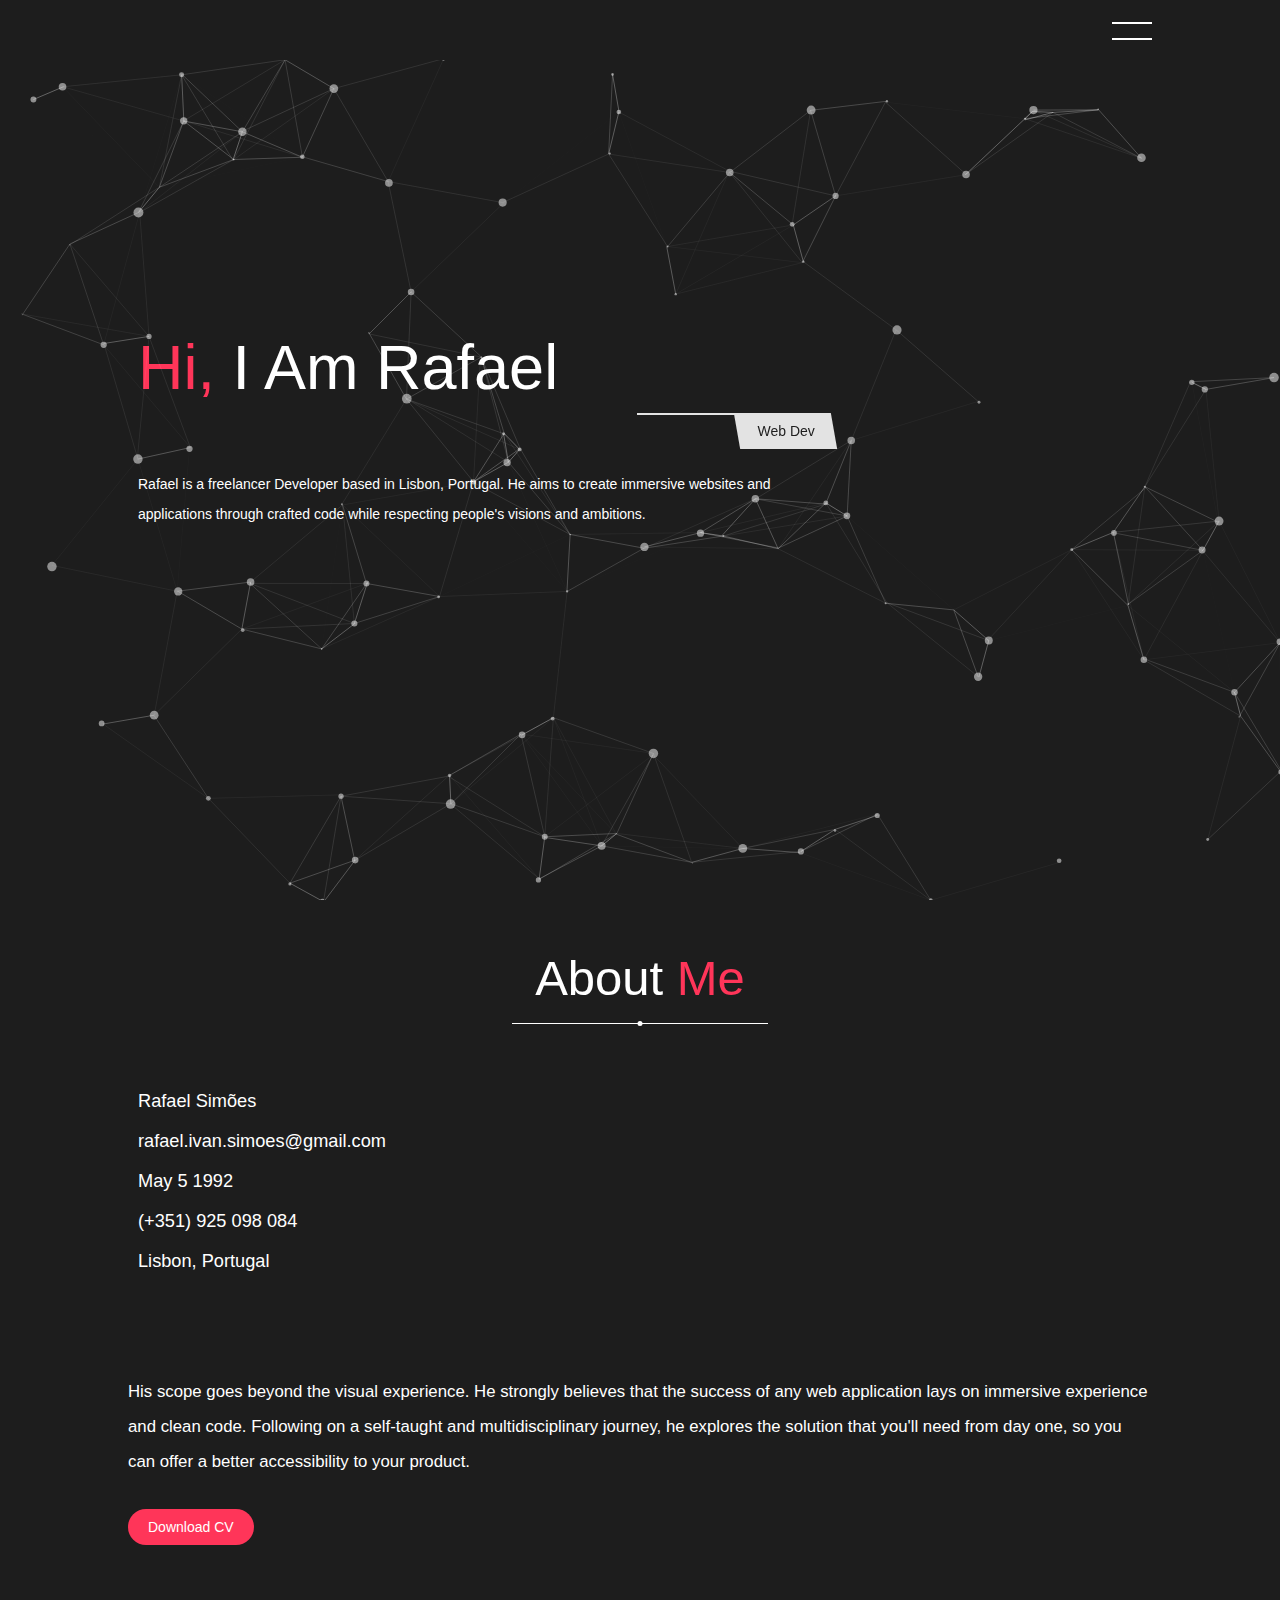
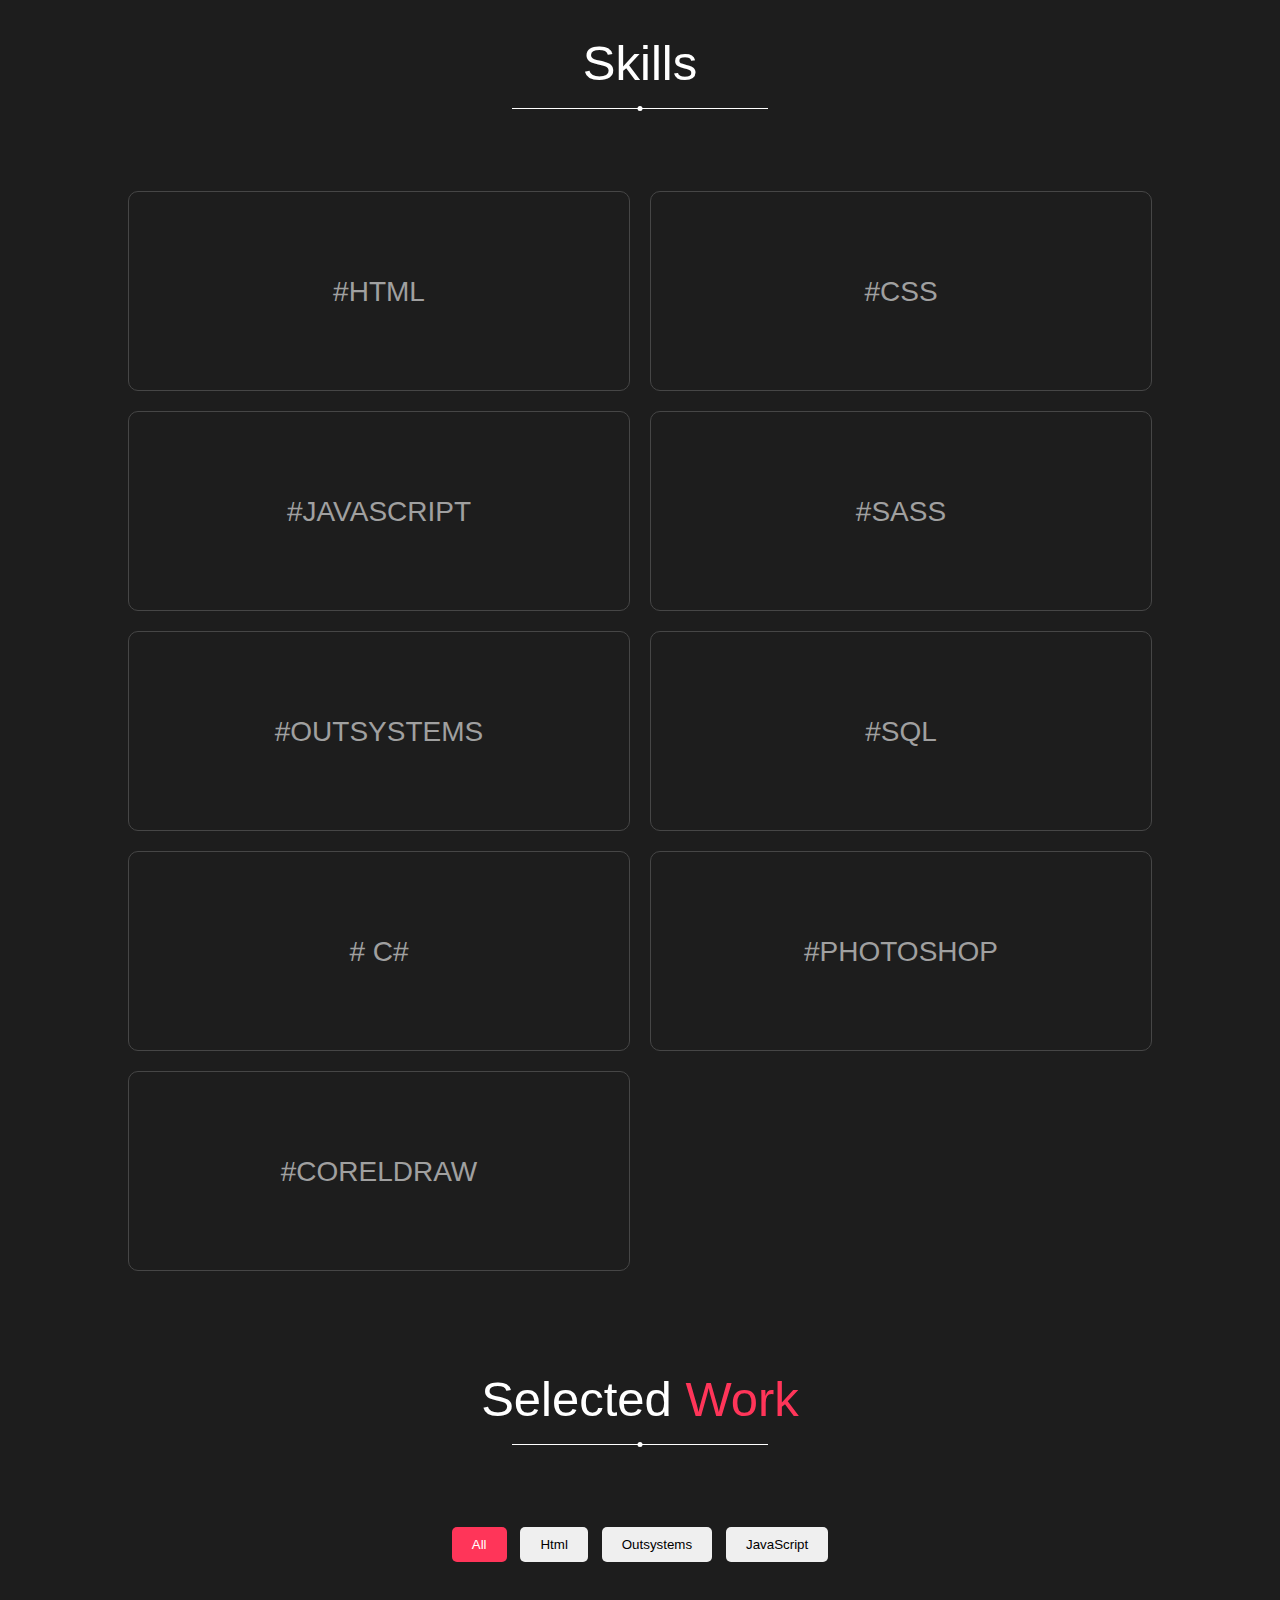
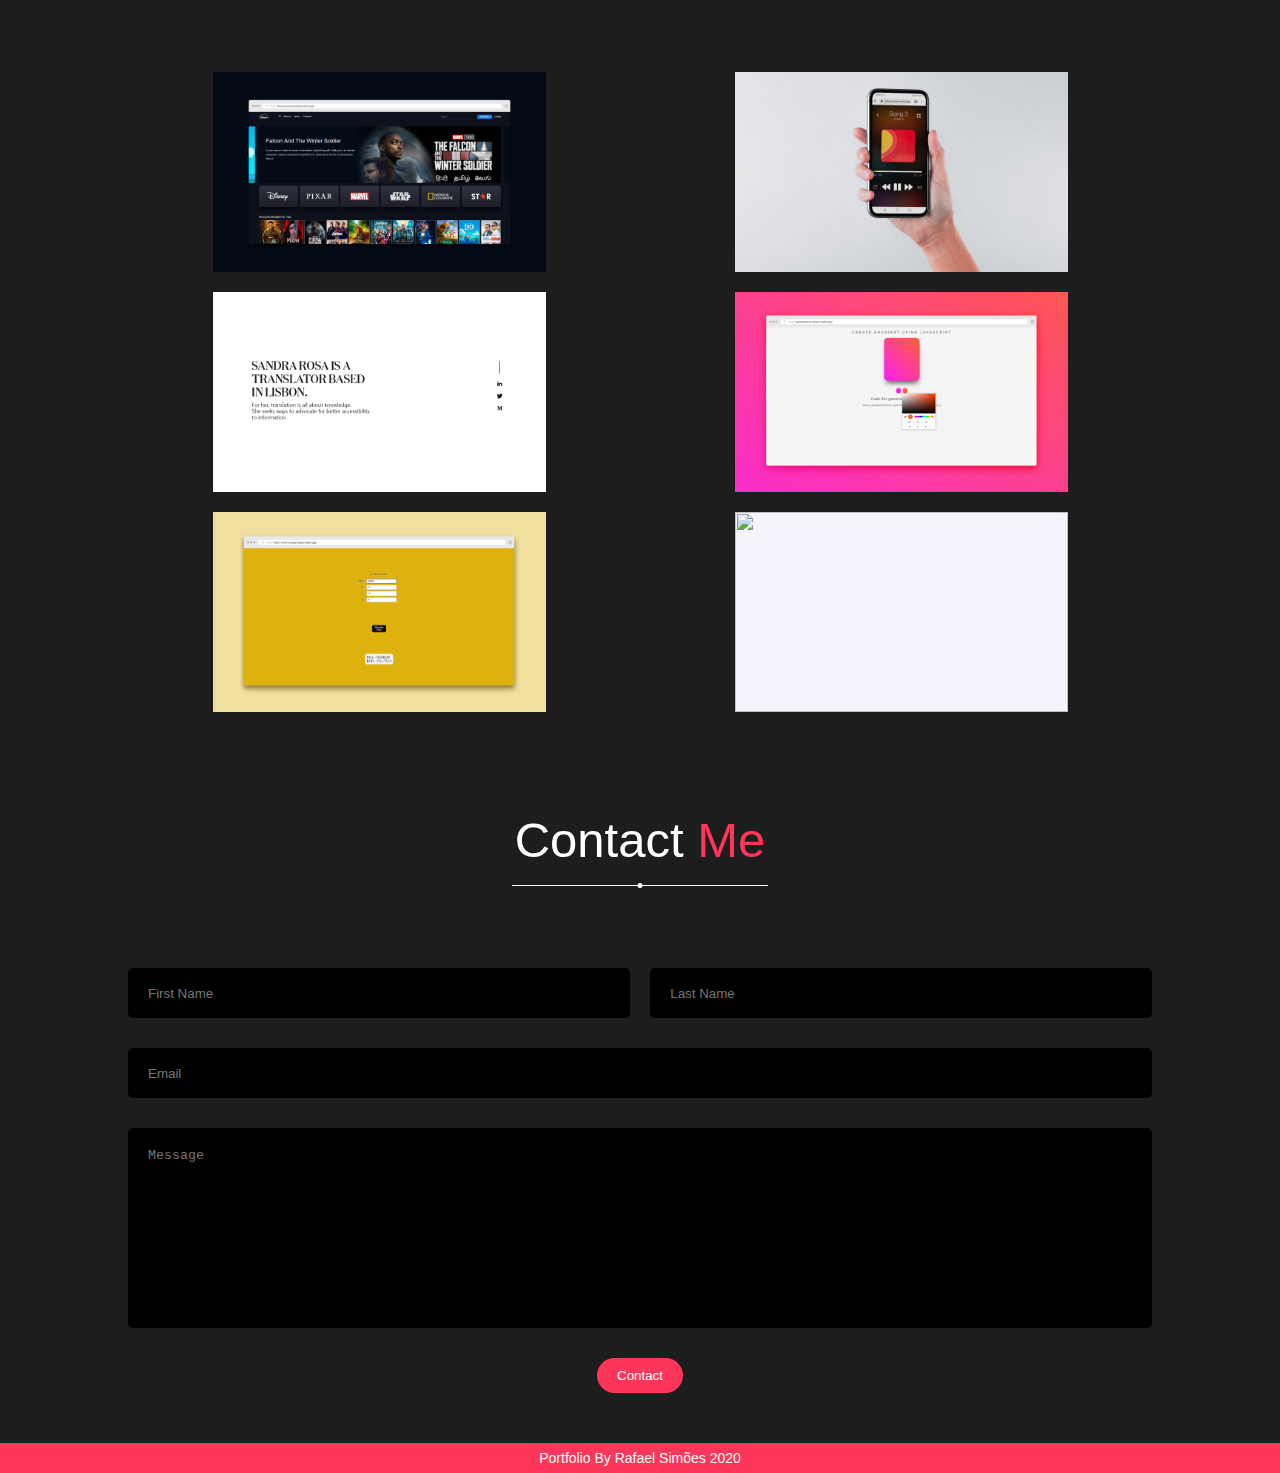
==== commit ab87b922: "updated index" ====
--- a/index-full.min.html
+++ b/index-full.min.html
@@ -1,139 +1 @@
-<!DOCTYPE html>
-<html lang="en">
-
-<head>
-    <meta charset="UTF-8">
-    <meta http-equiv="X-UA-Compatible" content="IE=edge">
-    <meta name="viewport" content="width=device-width,initial-scale=1">
-    <meta name="description" content="Personal webdev portfolio to show off my works, Owner: Rafael Simões">
-    <title>Webdev Portfolio</title>
-    <link rel="icon" type="image/svg+xml" href="assets/favicon.svg">
-    <link rel="icon" type="image/png" href="assets/favicon.png">
-    <link rel="stylesheet" href="https://pro.fontawesome.com/releases/v5.10.0/css/all.css"
-        integrity="sha384-AYmEC3Yw5cVb3ZcuHtOA93w35dYTsvhLPVnYs9eStHfGJvOvKxVfELGroGkvsg+p" crossorigin="anonymous">
-    <link rel="stylesheet" href="css/style.min.css">
-    <script src="js/jquery.min.js" type="text/javascript"></script>
-</head>
-
-<body>
-    <nav class="navbar">
-        <h1 class="brand"></h1>
-        <div class="toggle-btn"><span></span> <span></span></div>
-        <ul class="links-container">
-            <li class="links-item"><a href="#" class="link active">home</a></li>
-            <li class="links-item"><a href="#project-section" class="link">projects</a></li>
-            <li class="links-item"><a href="#about-section" class="link">about</a></li>
-            <li class="links-item"><a href="#contact-section" class="link">contact</a></li>
-        </ul>
-    </nav>
-    <section class="home">
-        <div id="particles-js">
-            <div class="hero-content">
-                <h1 class="hero-heading"><span class="highlight">hi, </span>i am rafael</h1>
-                <p class="profession">web dev</p>
-                <p class="info">Rafael is a freelancer Developer based in Lisbon, Portugal. He aims to create immersive
-                    websites and applications through crafted code while respecting people's visions and ambitions.</p>
-            </div>
-        </div>
-    </section>
-    <section class="about" id="about-section">
-        <h2 class="heading">about <span class="highlight">me</span></h2>
-        <p class="sub-heading"></p>
-        <div class="separator"></div>
-        <div class="about-me-container">
-            <div class="left-col">
-                <ul>
-                    <li><span>
-                            <i class="fas fa-user"></i>Rafael Simões</span></li>
-                    <li><span>
-                        <i class="fas fa-at"></i>rafael.ivan.simoes@gmail.com</span></li>
-                    <li><span>
-                            <i class="fas fa-birthday-cake"></i>May 5
-                            1992</span></li>
-                    <li><span>
-                            <i class="fas fa-mobile-alt"></i>(+351) 925 098
-                            084</span></li>
-                    <li><span>
-                            <i class="fas fa-map-marker-alt"></i>Lisbon, Portugal</span>
-                    </li>
-                    <li><a href="https://www.linkedin.com/in/rafael-ivan/" rel="noreferrer" target="_blank">
-                        <i class="fab fa-linkedin social-icon"></i></a>
-                        <a href="https://github.com/rafael-simoes" target="_blank" rel="noreferrer">
-                            <i class="fab fa-github-square social-icon"></i></a></li>
-                </ul>
-            </div>
-            
-            <div class="right-col">
-                <p class="about-para">His scope goes beyond the visual experience. He strongly believes that the success
-                    of any web application lays on immersive experience and clean code. Following on a self-taught and
-                    multidisciplinary journey, he explores the solution that you'll need from day one, so you can offer
-                    a better accessibility to your product.</p><a
-                    href="https://drive.google.com/file/d/15778K49CwCt2Iw3bn6GkXHOOySLthZd6/view?usp=sharing"
-                    class="btn" target="_blank" rel="noreferrer">download CV</a>
-            </div>
-        </div>
-        <h2 class="heading">skills</h2>
-        <div class="separator"></div>
-        <div class="skill-container">
-            <div class="skill-card" style="--bg:#f06529">
-                <p class="skill">#HTML</p>
-            </div>
-            <div class="skill-card" style="--bg:#379AD6">
-                <p class="skill">#CSS</p>
-            </div>
-            <div class="skill-card" style="--bg:#F7DF1E">
-                <p class="skill">#JAVASCRIPT</p>
-            </div>
-            <div class="skill-card" style="--bg:#ff00bb">
-                <p class="skill">#SASS</p>
-            </div>
-            <div class="skill-card" style="--bg:#f00000">
-                <p class="skill">#OUTSYSTEMS</p>
-            </div>
-            <div class="skill-card" style="--bg:#5ED9FB">
-                <p class="skill">#SQL</p>
-            </div>
-            <div class="skill-card" style="--bg:#326690">
-                <p class="skill"># C#</p>
-            </div>
-            <div class="skill-card" style="--bg:#001870">
-                <p class="skill">#PHOTOSHOP</p>
-            </div>
-            <div class="skill-card" style="--bg:#00bd00">
-                <p class="skill">#CORELDRAW</p>
-            </div>
-        </div>
-    </section>
-    <section class="project" id="project-section">
-        <h2 class="heading">Selected<span class="highlight"> work</span></h2>
-        <p class="sub-heading"></p>
-        <div class="separator"></div>
-        <div class="filters"><button class="filter-btn active" id="all">all</button> <button class="filter-btn"
-                id="html">html</button> <button class="filter-btn" id="outsystems">outsystems</button> <button
-                class="filter-btn" id="javascript">javaScript</button>
-            
-        </div>
-        <div class="project-container"></div>
-    </section>
-    <section class="contact" id="contact-section">
-        <h2 class="heading">Contact<span class="highlight"> Me</span></h2>
-        <p class="sub-heading"></p>
-        <div class="separator"></div>
-        <form action="index.html?submitted=OK" name="contact" method="POST" data-netlify="true">
-            <div class="contact-form">
-                <div class="name"><input type="text" name="firstName" class="first-name" required
-                        placeholder="first name"> <input type="text" name="lastName" class="last-name" required
-                        placeholder="last name"></div><input type="email" name="email" required class="email"
-                    placeholder="email"> <textarea class="message" name="message" placeholder="message"
-                    required></textarea> <button class="btn contact-btn">contact</button>
-            </div>
-        </form>
-    </section>
-    <footer class="footer">Portfolio by Rafael Simões 2020</footer>
-    <script src="js/project.min.js"></script>
-    <script src="js/script.min.js"></script>
-    <script src="js/particles.min.js"></script>
-    <script src="js/app.min.js"></script>
-</body>
-
-</html>+<!DOCTYPE html><html lang="en"><head><meta charset="UTF-8"><meta http-equiv="X-UA-Compatible" content="IE=edge"><meta name="viewport" content="width=device-width,initial-scale=1"><meta name="description" content="Personal webdev portfolio to show off my works, Owner: Rafael Simões"><title>Webdev Portfolio</title><link rel="icon" type="image/svg+xml" href="assets/favicon.svg"><link rel="icon" type="image/png" href="assets/favicon.png"><link rel="icon" type="image/x-icon" href="assets/favicon/favicon.ico"><link rel="stylesheet" href="https://pro.fontawesome.com/releases/v5.10.0/css/all.css" integrity="sha384-AYmEC3Yw5cVb3ZcuHtOA93w35dYTsvhLPVnYs9eStHfGJvOvKxVfELGroGkvsg+p" crossorigin="anonymous"><link rel="stylesheet" href="css/style.min.css"><script src="js/jquery.min.js" type="text/javascript"></script></head><body><nav class="navbar"><h1 class="brand"></h1><div class="toggle-btn"><span></span> <span></span></div><ul class="links-container"><li class="links-item"><a href="#" class="link active">home</a></li><li class="links-item"><a href="#project-section" class="link">projects</a></li><li class="links-item"><a href="#about-section" class="link">about</a></li><li class="links-item"><a href="#contact-section" class="link">contact</a></li></ul></nav><section class="home"><div id="particles-js"><div class="hero-content"><h1 class="hero-heading"><span class="highlight">hi, </span>i am rafael</h1><p class="profession">web dev</p><p class="info">Rafael is a freelancer Developer based in Lisbon, Portugal. He aims to create immersive websites and applications through crafted code while respecting people's visions and ambitions.</p></div></div><!-- <img src="assets/profilepic.jpg" alt="" class="image"> --></section><section class="about" id="about-section"><h2 class="heading">about <span class="highlight">me</span></h2><p class="sub-heading"></p><div class="separator"></div><div class="about-me-container"><div class="left-col"><ul><li><span><i class="fas fa-user"></i>Rafael Simões</span></li><li><span><i class="fas fa-at"></i>rafael.ivan.simoes@gmail.com</span></li><li><span><i class="fas fa-birthday-cake"></i>May 5 1992</span></li><li><span><i class="fas fa-mobile-alt"></i>(+351) 925 098 084</span></li><li><span><i class="fas fa-map-marker-alt"></i>Lisbon, Portugal</span></li><li><a href="https://www.linkedin.com/in/rafael-ivan/" rel="noreferrer" target="_blank"><i class="fab fa-linkedin social-icon"></i></a> <a href="https://github.com/rafael-simoes" target="_blank" rel="noreferrer"><i class="fab fa-github-square social-icon"></i></a></li></ul></div><div class="right-col"><p class="about-para">His scope goes beyond the visual experience. He strongly believes that the success of any web application lays on immersive experience and clean code. Following on a self-taught and multidisciplinary journey, he explores the solution that you'll need from day one, so you can offer a better accessibility to your product.</p><a href="https://drive.google.com/file/d/15778K49CwCt2Iw3bn6GkXHOOySLthZd6/view?usp=sharing" class="btn" target="_blank" rel="noreferrer">download CV</a></div></div><h2 class="heading">skills</h2><div class="separator"></div><div class="skill-container"><div class="skill-card" style="--bg:#f06529"><p class="skill">#HTML</p></div><div class="skill-card" style="--bg:#379AD6"><p class="skill">#CSS</p></div><div class="skill-card" style="--bg:#F7DF1E"><p class="skill">#JAVASCRIPT</p></div><div class="skill-card" style="--bg:#ff00bb"><p class="skill">#SASS</p></div><div class="skill-card" style="--bg:#f00000"><p class="skill">#OUTSYSTEMS</p></div><div class="skill-card" style="--bg:#5ED9FB"><p class="skill">#SQL</p></div><div class="skill-card" style="--bg:#326690"><p class="skill"># C#</p></div><div class="skill-card" style="--bg:#001870"><p class="skill">#PHOTOSHOP</p></div><div class="skill-card" style="--bg:#00bd00"><p class="skill">#CORELDRAW</p></div></div></section><section class="project" id="project-section"><h2 class="heading">Selected<span class="highlight"> work</span></h2><p class="sub-heading"></p><div class="separator"></div><div class="filters"><button class="filter-btn active" id="all">all</button> <button class="filter-btn" id="html">html</button> <button class="filter-btn" id="outsystems">outsystems</button> <button class="filter-btn" id="javascript">javaScript</button><!--             <button class="filter-btn " id="ui">ui/ux</button> --></div><div class="project-container"></div></section><section class="contact" id="contact-section"><h2 class="heading">Contact<span class="highlight"> Me</span></h2><p class="sub-heading"></p><div class="separator"></div><form action="index.html?submitted=OK" name="contact" method="POST" data-netlify="true"><div class="contact-form"><div class="name"><input type="text" name="firstName" class="first-name" required placeholder="first name"> <input type="text" name="lastName" class="last-name" required placeholder="last name"></div><input type="email" name="email" required class="email" placeholder="email"> <textarea class="message" name="message" placeholder="message" required></textarea> <button class="btn contact-btn">contact</button></div></form></section><footer class="footer">Portfolio by Rafael Simões 2020</footer><script src="js/project.min.js"></script><script src="js/script.min.js"></script><script src="js/particles.min.js"></script><script src="js/app.min.js"></script></body></html>--- a/css/style.min.css
+++ b/css/style.min.css
@@ -1 +1 @@
-*{margin:0;padding:0;box-sizing:border-box}html{scroll-behavior:smooth}body{width:100%;position:relative;background:#1d1d1d;color:#fff;font-family:Roboto,sans-serif}ul{list-style:none}.navbar{position:fixed;top:0;left:0;width:100%;height:60px;background:#1d1d1d;padding:0 10vw;display:flex;justify-content:space-between;align-items:center;z-index:9}.brand{text-transform:capitalize;font-weight:500}.links-container{display:flex;list-style:none}.link{text-transform:capitalize;color:#fff;text-decoration:none;margin:0 10px;padding:10px;position:relative}.link:hover:not(.active){opacity:.7}.link.active::before,.separator::before{content:'';position:absolute;bottom:0;left:50%;transform:translateX(-50%);width:5px;height:5px;border-radius:50%;background:#fff}.link.active::after,.separator::after{content:'';position:absolute;bottom:2px;left:0;width:100%;height:1px;background:#fff}.home{width:100%;min-height:calc(100vh - 60px);height:auto;margin-top:60px;padding:0 10vw;display:flex;align-items:center;justify-content:space-between;position:relative}.particles-js-canvas-el{position:absolute;top:0;left:0;z-index:0}.hero-content{width:50%}.hero-heading{font-size:5rem;text-transform:capitalize;font-weight:500}.highlight{color:#ff3559}.profession{width:fit-content;display:block;margin:10px 0 20px;margin-left:auto;text-transform:capitalize;position:relative;padding:10px 20px;color:#1d1d1d;z-index:2}.profession::before{content:'';position:absolute;top:0;left:0;width:100%;height:100%;background:#e3e3e3;z-index:-1;transform:skewX(10deg)}.profession::after{content:'';position:absolute;top:0;left:-100px;width:100px;height:2px;background:#e3e3e3}.info{line-height:30px;margin-bottom:50px}.btn{padding:10px 20px;text-decoration:none;border-radius:50px;background:#ff3559;color:#fff;text-transform:capitalize;border:none}.image{max-width:350px;object-fit:cover;border-radius:50px;z-index:2}.about{width:100%;height:auto;padding:50px 10vw}.heading{text-align:center;font-weight:500;font-size:3.5rem;text-transform:capitalize}.sub-heading{text-align:center;text-shadow:1rem;margin:10px;opacity:.7}.separator{width:25%;margin:20px auto;position:relative}.about-me-container{margin:75px 0 100px;width:100%;display:grid;grid-template-columns:40% 60%;grid-gap:50px}.left-col,.right-col{position:relative}.social-icon{font-size:2rem}.social-icon:nth-child(0){margin-left:30px}.left-col a:active,.left-col a:visited{color:#fff!important}.about-image{border-radius:10px;box-shadow:0 10px 10px rgba(0,0,0,.25)}.left-col ul{line-height:40px}.left-col ul li{width:100%;position:relative;font-size:1.3rem}.left-col ul li label{font-weight:600;color:#212529;min-width:130px;display:inline-block;background:#f5f5f5;padding:2px 8px;font-size:1.3rem;border-radius:4px;margin-right:10px;margin-bottom:1rem}.left-col i{text-align:center;margin-right:10px;min-width:20px}.about-para{font-size:1.2rem;font-weight:300;line-height:35px;margin-bottom:40px}.skill-container{position:relative;margin-top:100px;display:grid;grid-template-columns:repeat(4,1fr);grid-gap:20px}.skill-card{height:200px;border-radius:10px;border:1px solid #464646;text-align:center;position:relative;cursor:pointer;transition:.5s}.skill{font-size:2rem;color:#a0a0a0;line-height:200px;padding:0 20px}.skill-card:hover{background:var(--bg)}.skill-card:hover .skill{color:#fff}.skill-card.large{grid-column:2 span}.contact,.project{position:relative;padding:50px 10vw}.filters{width:fit-content;display:block;margin:100px auto}.filter-btn{padding:10px 20px;border-radius:5px;border:none;text-transform:capitalize;margin:0 5px 10px;cursor:pointer}.filter-btn.active{background:#ff3559;color:#fff}.project-container{width:100%;display:grid;grid-template-columns:repeat(3,1fr);grid-gap:20px;align-items:center}.project-card{position:relative;cursor:pointer;display:block}.project-card img{width:500px;height:300px;max-height:300px;max-width:500px;object-fit:contain;background-color:#f5f3fb}.project-card .content{position:absolute;top:0;left:0;width:100%;height:100%;background:rgba(0,0,0,.7);display:flex;justify-content:center;align-items:center;transition:.5s;text-transform:capitalize;opacity:0}.content a,.content a:active,.content:visited{color:#e9e9e9}.project-name{font-weight:300;font-size:2.5rem;text-align:center}.tags{position:absolute;bottom:20px;left:20px;opacity:.6;width:90%}.project-card:hover .content{opacity:1}.project-card.hide{display:none}.contact-form{width:100%;margin-top:100px;position:relative}.contact-form input,.message{width:100%;display:block;height:50px;padding:20px;border-radius:5px;background:#000;color:#fff;border:none;outline:0;margin:30px 0;text-transform:capitalize;resize:none}.message{height:200px}.contact-form .name{display:flex;justify-content:space-between}.name input{width:49%;margin:0}.contact-form .btn{display:block;margin:auto;cursor:pointer}.footer{width:100%;height:30px;text-align:center;background-color:#ff3559;text-transform:capitalize;line-height:30px}@media(max-width:1500px){html{font-size:14px}.toggle-btn{position:absolute;width:40px;height:40px;right:10vw;cursor:pointer}.toggle-btn span{position:absolute;width:100%;height:2px;background:#fff;top:30%;transition:.5s}.toggle-btn span:nth-child(2){top:70%}.toggle-btn.active span:nth-child(1){top:50%;transform:rotate(45deg)}.toggle-btn.active span:nth-child(2){top:50%;transform:rotate(-45deg)}.links-container{position:absolute;top:60px;background:#1d1d1d;width:100%;left:0;padding:0 10vw;flex-direction:column;transition:.5s;opacity:0;pointer-events:none}.links-container.show{opacity:1;pointer-events:all}.link{margin-left:auto;text-align:center;display:block;height:50px}.home{flex-direction:column-reverse;height:fit-content;padding-bottom:50px;justify-content:center}.home .image{width:250px;margin:40px}.hero-content{width:70%;min-width:350px;text-align:left;padding:10px}.hero-heading{text-align:left;font-size:4.5rem}.about-me-container{grid-template-columns:1fr}.left-col{margin:auto;margin-left:0;width:50%;min-width:320px;text-align:left}.project-container,.skill-container{grid-template-columns:repeat(2,1fr)}.project-container{justify-items:center}.skill-card{grid-column:1 span!important}.project-card img{height:200px;width:333px}.project-card{height:200px;width:333px}}@media (max-width:500px){html{font-size:12px}.profession{margin-right:10px}.contact-form input,.message{border:1px solid #fff}.about-para,.left-col::before,.sub-heading,p{font-size:1.4rem}.btn{font-size:1.2rem}.image{max-width:180px}.about-image{width:90%;margin:auto;display:block}.skill-container{grid-template-columns:repeat(2,45%)}.project-container{grid-template-columns:1fr}.project-card img{max-height:180px;max-width:300px}.project-card{width:300px;height:180px}.about-me-container,.contact-form,.project-container,.skill-container{margin-top:50px}.skill-card{height:30px}.filters{margin:50px auto}.skill{font-size:1.2rem;line-height:30px;padding:0 5px}.project-name{font-size:2rem;padding:5px}.tags{font-size:1.2rem;left:5px}.name{flex-direction:column}.name input{width:100%}.first-name{margin-bottom:30px!important}.left-col ul li{font-size:1.5rem}.left-col ul li label{min-width:100px;font-size:1.1rem}.links-container{font-size:1.3rem}.home{margin-top:60px;justify-content:center}}+*{margin:0;padding:0;box-sizing:border-box}html{scroll-behavior:smooth}body{width:100%;position:relative;background:#1d1d1d;color:#fff;font-family:Roboto,sans-serif}ul{list-style:none}.navbar{position:fixed;top:0;left:0;width:100%;height:60px;background:#1d1d1d;padding:0 10vw;display:flex;justify-content:space-between;align-items:center;z-index:9}.brand{text-transform:capitalize;font-weight:500}.links-container{display:flex;list-style:none}.link{text-transform:capitalize;color:#fff;text-decoration:none;margin:0 10px;padding:10px;position:relative}.link:hover:not(.active){opacity:.7}.link.active::before,.separator::before{content:'';position:absolute;bottom:0;left:50%;transform:translateX(-50%);width:5px;height:5px;border-radius:50%;background:#fff}.link.active::after,.separator::after{content:'';position:absolute;bottom:2px;left:0;width:100%;height:1px;background:#fff}.home{width:100%;min-height:calc(100vh - 60px);height:auto;margin-top:60px;padding:0 10vw;display:flex;align-items:center;justify-content:space-between;position:relative}.particles-js-canvas-el{position:absolute;top:0;left:0;z-index:0}.hero-content{width:50%}.hero-heading{font-size:5rem;text-transform:capitalize;font-weight:500}.highlight{color:#ff3559}.profession{width:fit-content;display:block;margin:10px 0 20px;margin-left:auto;text-transform:capitalize;position:relative;padding:10px 20px;color:#1d1d1d;z-index:2}.profession::before{content:'';position:absolute;top:0;left:0;width:100%;height:100%;background:#e3e3e3;z-index:-1;transform:skewX(10deg)}.profession::after{content:'';position:absolute;top:0;left:-100px;width:100px;height:2px;background:#e3e3e3}.info{line-height:30px;margin-bottom:50px}.btn{padding:10px 20px;text-decoration:none;border-radius:50px;background:#ff3559;color:#fff;text-transform:capitalize;border:none}.image{max-width:350px;object-fit:cover;border-radius:50px;z-index:2}.about{width:100%;height:auto;padding:50px 10vw}.heading{text-align:center;font-weight:500;font-size:3.5rem;text-transform:capitalize}.sub-heading{text-align:center;text-shadow:1rem;margin:10px;opacity:.7}.separator{width:25%;margin:20px auto;position:relative}.about-me-container{margin:75px 0 100px;width:100%;display:grid;grid-template-columns:40% 60%;grid-gap:50px}.left-col,.right-col{position:relative}.social-icon{font-size:2rem;color:#fff!important}.social-icon:nth-child(0){margin-left:30px}.left-col a:active,.left-col a:visited{color:#fff!important}.about-image{border-radius:10px;box-shadow:0 10px 10px rgba(0,0,0,.25)}.left-col ul{line-height:40px}.left-col ul li{width:100%;position:relative;font-size:1.3rem}.left-col ul li label{font-weight:600;color:#212529;min-width:130px;display:inline-block;background:#f5f5f5;padding:2px 8px;font-size:1.3rem;border-radius:4px;margin-right:10px;margin-bottom:1rem}.left-col i{text-align:center;margin-right:10px;min-width:20px}.about-para{font-size:1.2rem;font-weight:300;line-height:35px;margin-bottom:40px}.skill-container{position:relative;margin-top:100px;display:grid;grid-template-columns:repeat(4,1fr);grid-gap:20px}.skill-card{height:200px;border-radius:10px;border:1px solid #464646;text-align:center;position:relative;cursor:pointer;transition:.5s}.skill{font-size:2rem;color:#a0a0a0;line-height:200px;padding:0 20px}.skill-card:hover{background:var(--bg)}.skill-card:hover .skill{color:#fff}.skill-card.large{grid-column:2 span}.contact,.project{position:relative;padding:50px 10vw}.filters{width:fit-content;display:block;margin:100px auto}.filter-btn{padding:10px 20px;border-radius:5px;border:none;text-transform:capitalize;margin:0 5px 10px;cursor:pointer}.filter-btn.active{background:#ff3559;color:#fff}.project-container{width:100%;display:grid;grid-template-columns:repeat(3,1fr);grid-gap:20px;align-items:center}.project-card{position:relative;cursor:pointer;display:block}.project-card img{width:500px;height:300px;max-height:300px;max-width:500px;object-fit:contain;background-color:#f5f3fb}.project-card .content{position:absolute;top:0;left:0;width:100%;height:100%;background:rgba(0,0,0,.7);display:flex;justify-content:center;align-items:center;transition:.5s;text-transform:capitalize;opacity:0}.content a,.content a:active,.content:visited{color:#e9e9e9}.project-name{font-weight:300;font-size:2.5rem;text-align:center}.tags{position:absolute;bottom:20px;left:20px;opacity:.6;width:90%}.project-card:hover .content{opacity:1}.project-card.hide{display:none}.contact-form{width:100%;margin-top:100px;position:relative}.contact-form input,.message{width:100%;display:block;height:50px;padding:20px;border-radius:5px;background:#000;color:#fff;border:none;outline:0;margin:30px 0;text-transform:capitalize;resize:none}.message{height:200px}.contact-form .name{display:flex;justify-content:space-between}.name input{width:49%;margin:0}.contact-form .btn{display:block;margin:auto;cursor:pointer}.footer{width:100%;height:30px;text-align:center;background-color:#ff3559;text-transform:capitalize;line-height:30px}@media(max-width:1500px){html{font-size:14px}.toggle-btn{position:absolute;width:40px;height:40px;right:10vw;cursor:pointer}.toggle-btn span{position:absolute;width:100%;height:2px;background:#fff;top:30%;transition:.5s}.toggle-btn span:nth-child(2){top:70%}.toggle-btn.active span:nth-child(1){top:50%;transform:rotate(45deg)}.toggle-btn.active span:nth-child(2){top:50%;transform:rotate(-45deg)}.links-container{position:absolute;top:60px;background:#1d1d1d;width:100%;left:0;padding:0 10vw;flex-direction:column;transition:.5s;opacity:0;pointer-events:none}.links-container.show{opacity:1;pointer-events:all}.link{margin-left:auto;text-align:center;display:block;height:50px}.home{flex-direction:column-reverse;height:fit-content;padding-bottom:50px;justify-content:center}.home .image{width:250px;margin:40px}.hero-content{width:70%;min-width:350px;text-align:left;padding:10px}.hero-heading{text-align:left;font-size:4.5rem}.about-me-container{grid-template-columns:1fr}.left-col{margin:auto;margin-left:0;width:50%;min-width:320px;text-align:left}.project-container,.skill-container{grid-template-columns:repeat(2,1fr)}.project-container{justify-items:center}.skill-card{grid-column:1 span!important}.project-card img{height:200px;width:333px}.project-card{height:200px;width:333px}}@media (max-width:500px){html{font-size:12px}.profession{margin-right:10px}.contact-form input,.message{border:1px solid #fff}.about-para,.left-col::before,.sub-heading,p{font-size:1.4rem}.btn{font-size:1.2rem}.image{max-width:180px}.about-image{width:90%;margin:auto;display:block}.skill-container{grid-template-columns:repeat(2,45%)}.project-container{grid-template-columns:1fr}.project-card img{max-height:180px;max-width:300px}.project-card{width:300px;height:180px}.about-me-container,.contact-form,.project-container,.skill-container{margin-top:50px}.skill-card{height:30px}.filters{margin:50px auto}.skill{font-size:1.2rem;line-height:30px;padding:0 5px}.project-name{font-size:2rem;padding:5px}.tags{font-size:1.2rem;left:5px}.name{flex-direction:column}.name input{width:100%}.first-name{margin-bottom:30px!important}.left-col ul li{font-size:1.5rem}.left-col ul li label{min-width:100px;font-size:1.1rem}.links-container{font-size:1.3rem}.home{margin-top:60px;justify-content:center}}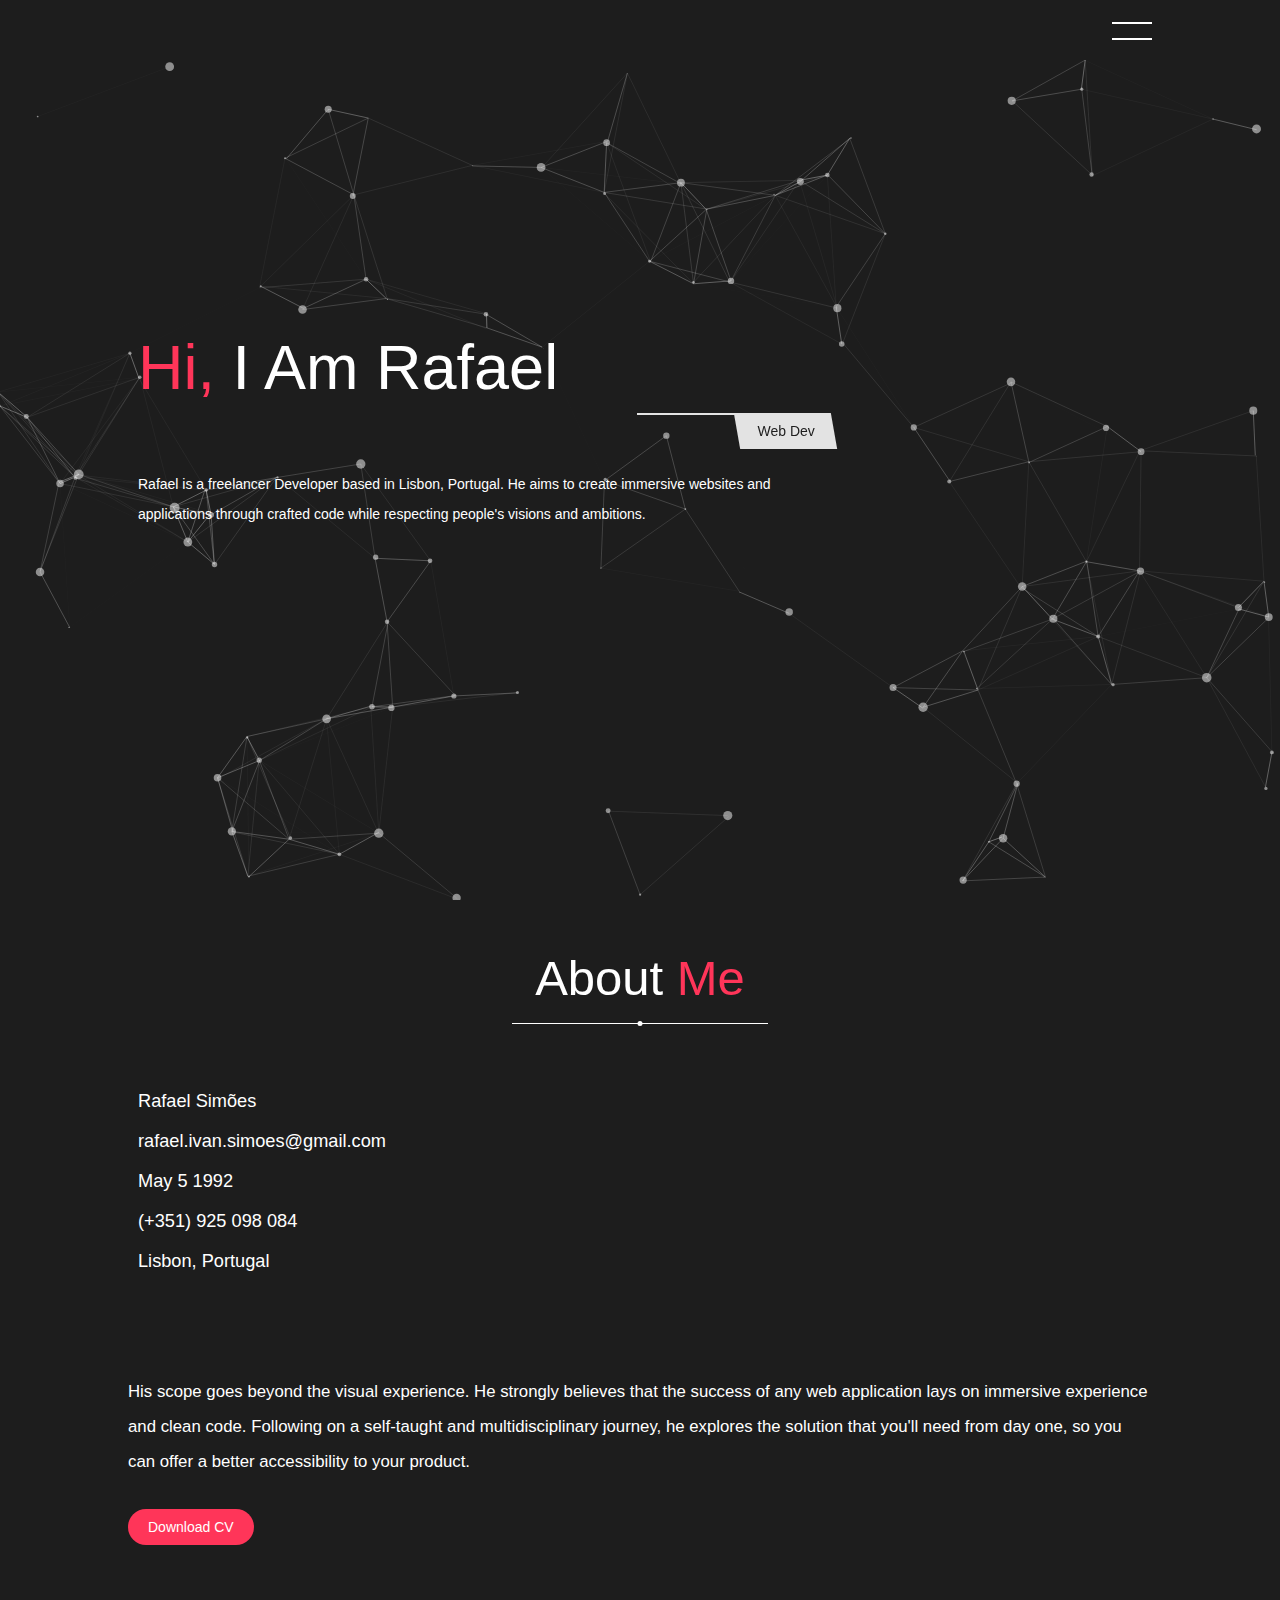
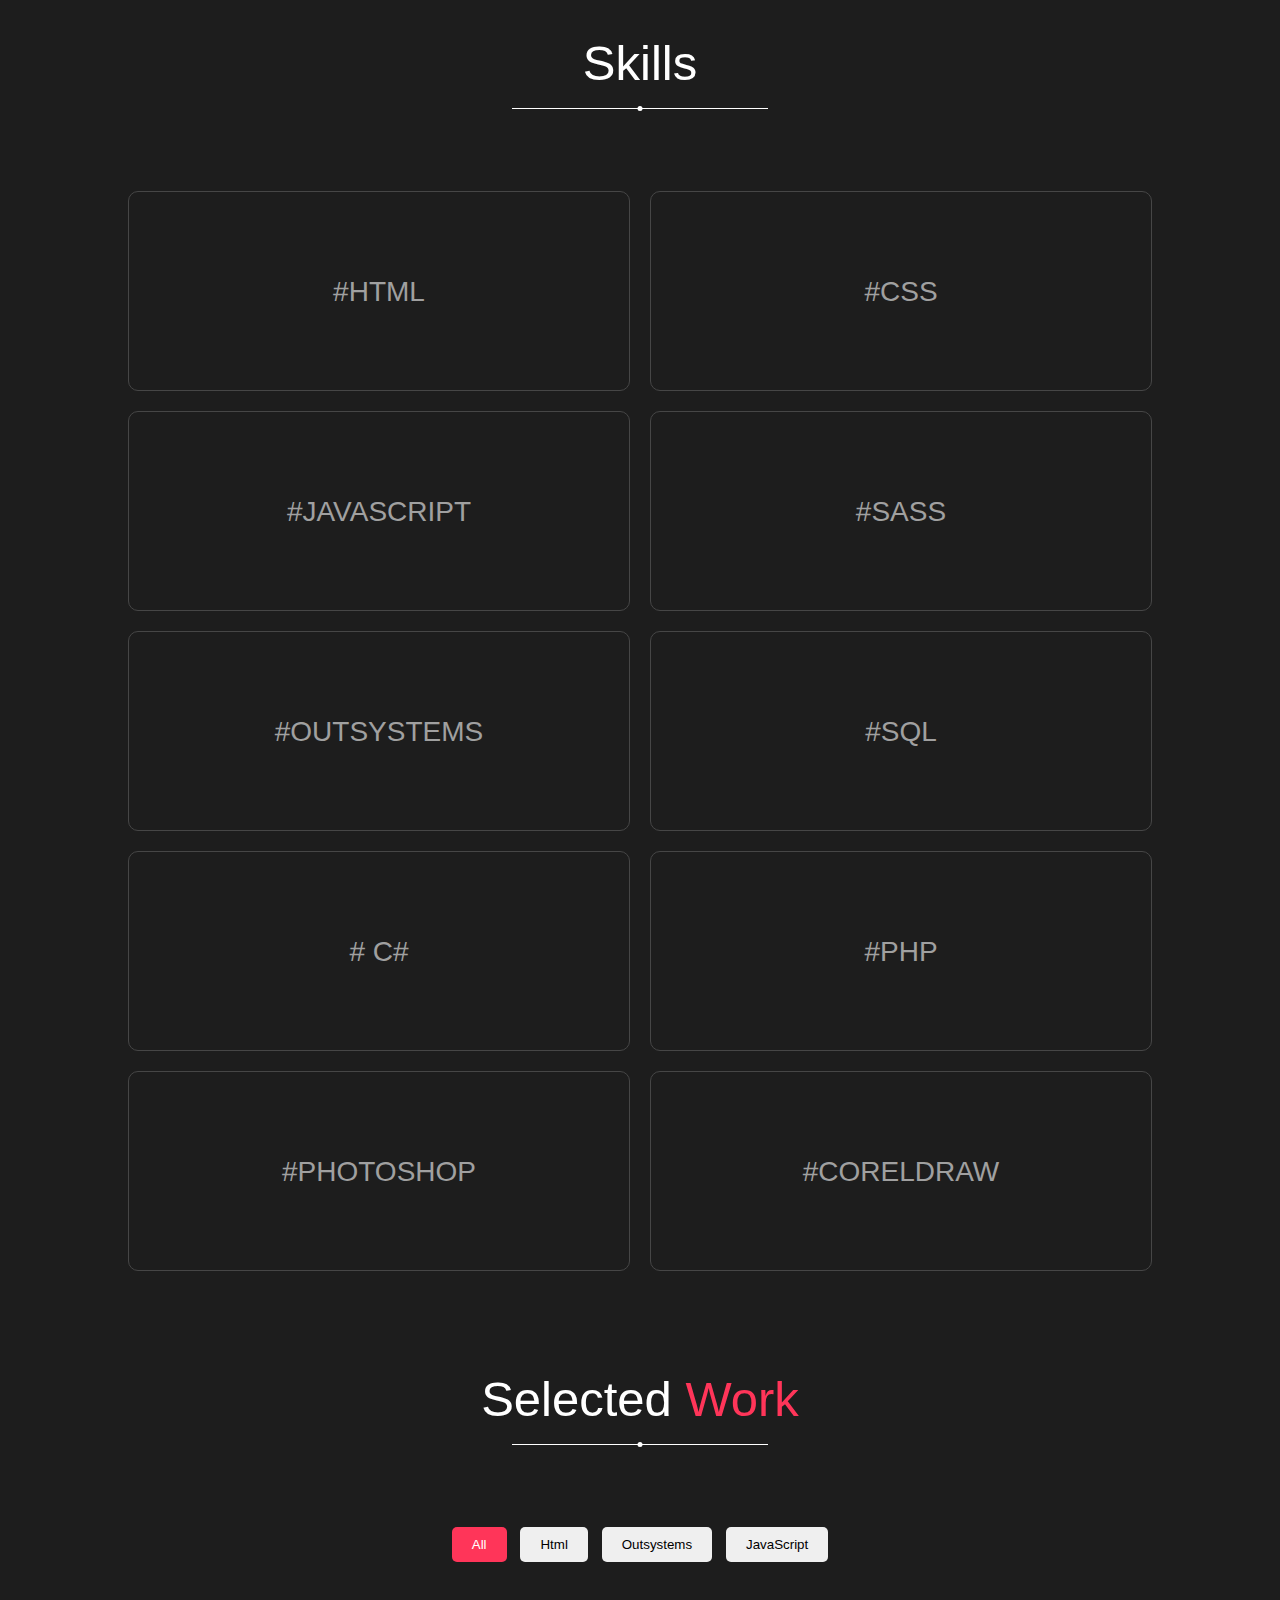
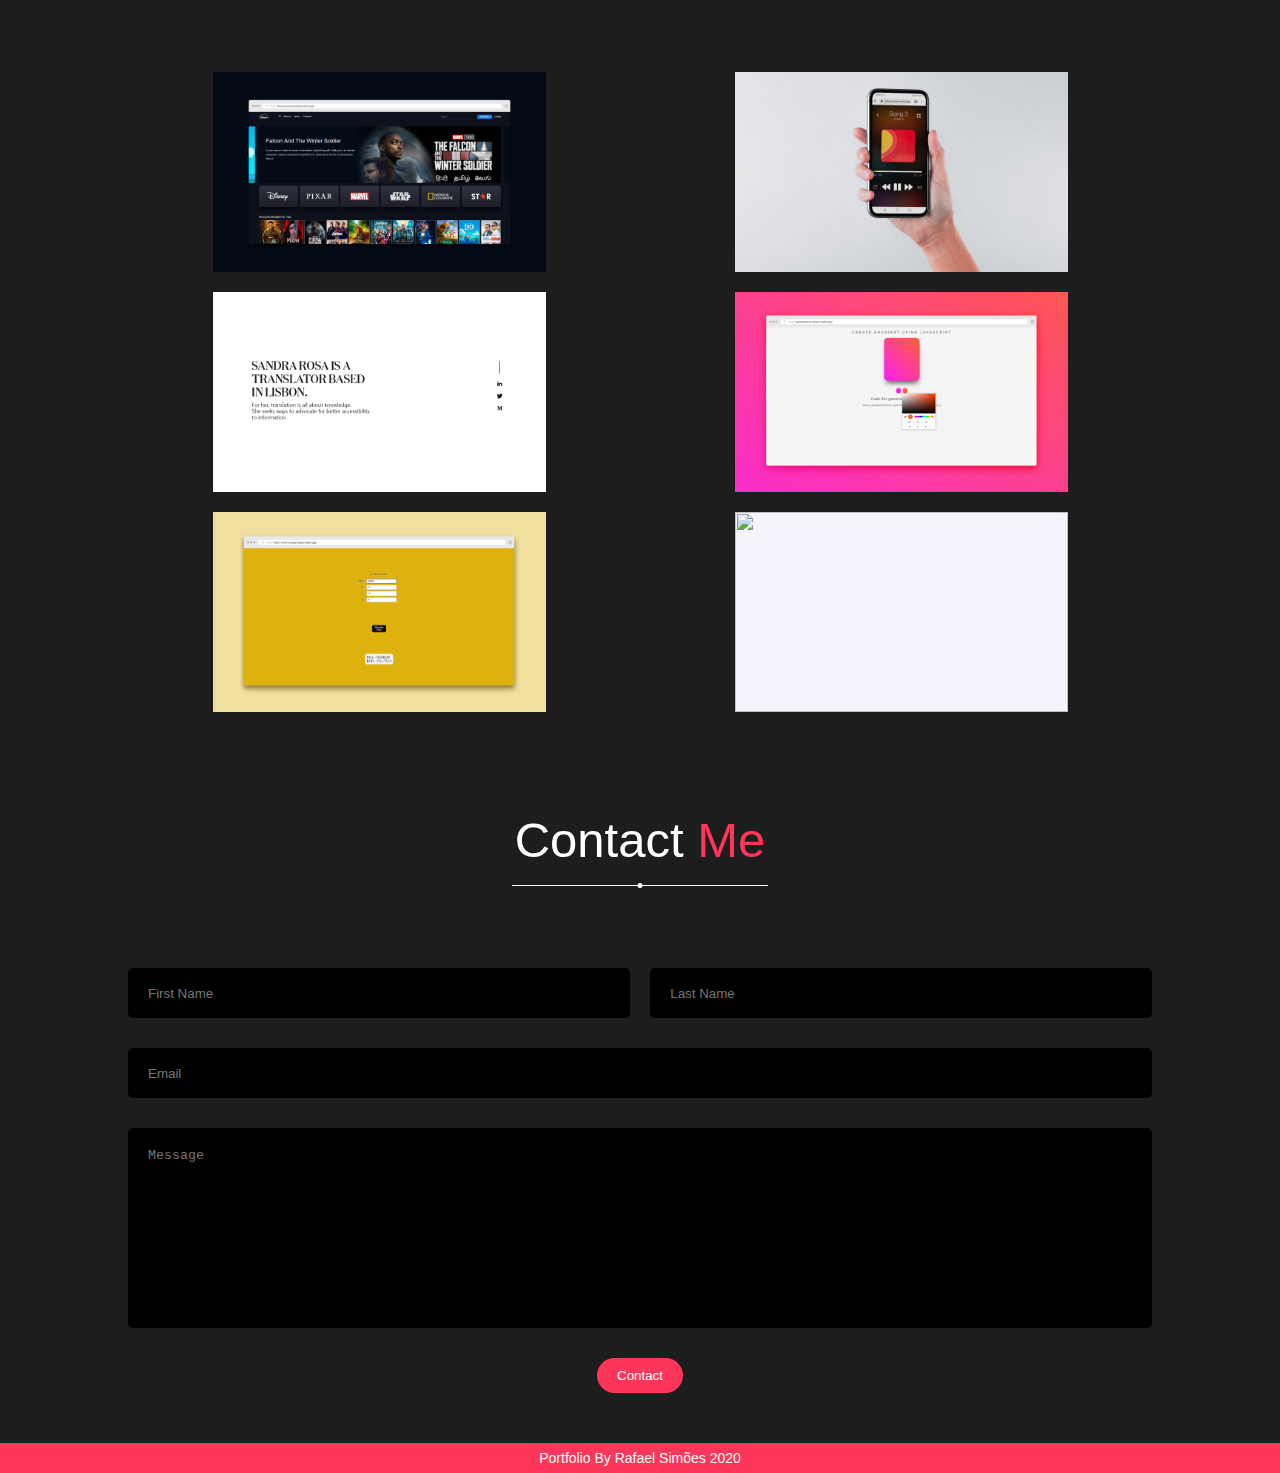
==== commit 1b210e05: "updated skills" ====
--- a/index-full.min.html
+++ b/index-full.min.html
@@ -1 +1 @@
-<!DOCTYPE html><html lang="en"><head><meta charset="UTF-8"><meta http-equiv="X-UA-Compatible" content="IE=edge"><meta name="viewport" content="width=device-width,initial-scale=1"><meta name="description" content="Personal webdev portfolio to show off my works, Owner: Rafael Simões"><title>Webdev Portfolio</title><link rel="icon" type="image/svg+xml" href="assets/favicon.svg"><link rel="icon" type="image/png" href="assets/favicon.png"><link rel="icon" type="image/x-icon" href="assets/favicon/favicon.ico"><link rel="stylesheet" href="https://pro.fontawesome.com/releases/v5.10.0/css/all.css" integrity="sha384-AYmEC3Yw5cVb3ZcuHtOA93w35dYTsvhLPVnYs9eStHfGJvOvKxVfELGroGkvsg+p" crossorigin="anonymous"><link rel="stylesheet" href="css/style.min.css"><script src="js/jquery.min.js" type="text/javascript"></script></head><body><nav class="navbar"><h1 class="brand"></h1><div class="toggle-btn"><span></span> <span></span></div><ul class="links-container"><li class="links-item"><a href="#" class="link active">home</a></li><li class="links-item"><a href="#project-section" class="link">projects</a></li><li class="links-item"><a href="#about-section" class="link">about</a></li><li class="links-item"><a href="#contact-section" class="link">contact</a></li></ul></nav><section class="home"><div id="particles-js"><div class="hero-content"><h1 class="hero-heading"><span class="highlight">hi, </span>i am rafael</h1><p class="profession">web dev</p><p class="info">Rafael is a freelancer Developer based in Lisbon, Portugal. He aims to create immersive websites and applications through crafted code while respecting people's visions and ambitions.</p></div></div><!-- <img src="assets/profilepic.jpg" alt="" class="image"> --></section><section class="about" id="about-section"><h2 class="heading">about <span class="highlight">me</span></h2><p class="sub-heading"></p><div class="separator"></div><div class="about-me-container"><div class="left-col"><ul><li><span><i class="fas fa-user"></i>Rafael Simões</span></li><li><span><i class="fas fa-at"></i>rafael.ivan.simoes@gmail.com</span></li><li><span><i class="fas fa-birthday-cake"></i>May 5 1992</span></li><li><span><i class="fas fa-mobile-alt"></i>(+351) 925 098 084</span></li><li><span><i class="fas fa-map-marker-alt"></i>Lisbon, Portugal</span></li><li><a href="https://www.linkedin.com/in/rafael-ivan/" rel="noreferrer" target="_blank"><i class="fab fa-linkedin social-icon"></i></a> <a href="https://github.com/rafael-simoes" target="_blank" rel="noreferrer"><i class="fab fa-github-square social-icon"></i></a></li></ul></div><div class="right-col"><p class="about-para">His scope goes beyond the visual experience. He strongly believes that the success of any web application lays on immersive experience and clean code. Following on a self-taught and multidisciplinary journey, he explores the solution that you'll need from day one, so you can offer a better accessibility to your product.</p><a href="https://drive.google.com/file/d/15778K49CwCt2Iw3bn6GkXHOOySLthZd6/view?usp=sharing" class="btn" target="_blank" rel="noreferrer">download CV</a></div></div><h2 class="heading">skills</h2><div class="separator"></div><div class="skill-container"><div class="skill-card" style="--bg:#f06529"><p class="skill">#HTML</p></div><div class="skill-card" style="--bg:#379AD6"><p class="skill">#CSS</p></div><div class="skill-card" style="--bg:#F7DF1E"><p class="skill">#JAVASCRIPT</p></div><div class="skill-card" style="--bg:#ff00bb"><p class="skill">#SASS</p></div><div class="skill-card" style="--bg:#f00000"><p class="skill">#OUTSYSTEMS</p></div><div class="skill-card" style="--bg:#5ED9FB"><p class="skill">#SQL</p></div><div class="skill-card" style="--bg:#326690"><p class="skill"># C#</p></div><div class="skill-card" style="--bg:#001870"><p class="skill">#PHOTOSHOP</p></div><div class="skill-card" style="--bg:#00bd00"><p class="skill">#CORELDRAW</p></div></div></section><section class="project" id="project-section"><h2 class="heading">Selected<span class="highlight"> work</span></h2><p class="sub-heading"></p><div class="separator"></div><div class="filters"><button class="filter-btn active" id="all">all</button> <button class="filter-btn" id="html">html</button> <button class="filter-btn" id="outsystems">outsystems</button> <button class="filter-btn" id="javascript">javaScript</button><!--             <button class="filter-btn " id="ui">ui/ux</button> --></div><div class="project-container"></div></section><section class="contact" id="contact-section"><h2 class="heading">Contact<span class="highlight"> Me</span></h2><p class="sub-heading"></p><div class="separator"></div><form action="index.html?submitted=OK" name="contact" method="POST" data-netlify="true"><div class="contact-form"><div class="name"><input type="text" name="firstName" class="first-name" required placeholder="first name"> <input type="text" name="lastName" class="last-name" required placeholder="last name"></div><input type="email" name="email" required class="email" placeholder="email"> <textarea class="message" name="message" placeholder="message" required></textarea> <button class="btn contact-btn">contact</button></div></form></section><footer class="footer">Portfolio by Rafael Simões 2020</footer><script src="js/project.min.js"></script><script src="js/script.min.js"></script><script src="js/particles.min.js"></script><script src="js/app.min.js"></script></body></html>+<!DOCTYPE html><html lang="en"><head><meta charset="UTF-8"><meta http-equiv="X-UA-Compatible" content="IE=edge"><meta name="viewport" content="width=device-width,initial-scale=1"><meta name="description" content="Personal webdev portfolio to show off my works, Owner: Rafael Simões"><title>Webdev Portfolio</title><link rel="icon" type="image/svg+xml" href="assets/favicon.svg"><link rel="icon" type="image/png" href="assets/favicon.png"><link rel="icon" type="image/x-icon" href="assets/favicon/favicon.ico"><link rel="stylesheet" href="https://pro.fontawesome.com/releases/v5.10.0/css/all.css" integrity="sha384-AYmEC3Yw5cVb3ZcuHtOA93w35dYTsvhLPVnYs9eStHfGJvOvKxVfELGroGkvsg+p" crossorigin="anonymous"><link rel="stylesheet" href="css/style.min.css"><script src="js/jquery.min.js" type="text/javascript"></script></head><body><nav class="navbar"><h1 class="brand"></h1><div class="toggle-btn"><span></span> <span></span></div><ul class="links-container"><li class="links-item"><a href="#" class="link active">home</a></li><li class="links-item"><a href="#project-section" class="link">projects</a></li><li class="links-item"><a href="#about-section" class="link">about</a></li><li class="links-item"><a href="#contact-section" class="link">contact</a></li></ul></nav><section class="home"><div id="particles-js"><div class="hero-content"><h1 class="hero-heading"><span class="highlight">hi, </span>i am rafael</h1><p class="profession">web dev</p><p class="info">Rafael is a freelancer Developer based in Lisbon, Portugal. He aims to create immersive websites and applications through crafted code while respecting people's visions and ambitions.</p></div></div><!-- <img src="assets/profilepic.jpg" alt="" class="image"> --></section><section class="about" id="about-section"><h2 class="heading">about <span class="highlight">me</span></h2><p class="sub-heading"></p><div class="separator"></div><div class="about-me-container"><div class="left-col"><ul><li><span><i class="fas fa-user"></i>Rafael Simões</span></li><li><span><i class="fas fa-at"></i>rafael.ivan.simoes@gmail.com</span></li><li><span><i class="fas fa-birthday-cake"></i>May 5 1992</span></li><li><span><i class="fas fa-mobile-alt"></i>(+351) 925 098 084</span></li><li><span><i class="fas fa-map-marker-alt"></i>Lisbon, Portugal</span></li><li><a href="https://www.linkedin.com/in/rafael-ivan/" rel="noreferrer" target="_blank"><i class="fab fa-linkedin social-icon"></i></a> <a href="https://github.com/rafael-simoes" target="_blank" rel="noreferrer"><i class="fab fa-github-square social-icon"></i></a></li></ul></div><div class="right-col"><p class="about-para">His scope goes beyond the visual experience. He strongly believes that the success of any web application lays on immersive experience and clean code. Following on a self-taught and multidisciplinary journey, he explores the solution that you'll need from day one, so you can offer a better accessibility to your product.</p><a href="https://drive.google.com/file/d/15778K49CwCt2Iw3bn6GkXHOOySLthZd6/view?usp=sharing" class="btn" target="_blank" rel="noreferrer">download CV</a></div></div><h2 class="heading">skills</h2><div class="separator"></div><div class="skill-container"><div class="skill-card" style="--bg:#f06529"><p class="skill">#HTML</p></div><div class="skill-card" style="--bg:#379AD6"><p class="skill">#CSS</p></div><div class="skill-card" style="--bg:#F7DF1E"><p class="skill">#JAVASCRIPT</p></div><div class="skill-card" style="--bg:#ff00bb"><p class="skill">#SASS</p></div><div class="skill-card" style="--bg:#f00000"><p class="skill">#OUTSYSTEMS</p></div><div class="skill-card" style="--bg:#5ED9FB"><p class="skill">#SQL</p></div><div class="skill-card" style="--bg:#326690"><p class="skill"># C#</p></div><div class="skill-card" style="--bg:#4d71e8"><p class="skill">#PHP</p></div><div class="skill-card" style="--bg:#001870"><p class="skill">#PHOTOSHOP</p></div><div class="skill-card" style="--bg:#00bd00"><p class="skill">#CORELDRAW</p></div></div></section><section class="project" id="project-section"><h2 class="heading">Selected<span class="highlight"> work</span></h2><p class="sub-heading"></p><div class="separator"></div><div class="filters"><button class="filter-btn active" id="all">all</button> <button class="filter-btn" id="html">html</button> <button class="filter-btn" id="outsystems">outsystems</button> <button class="filter-btn" id="javascript">javaScript</button><!--             <button class="filter-btn " id="ui">ui/ux</button> --></div><div class="project-container"></div></section><section class="contact" id="contact-section"><h2 class="heading">Contact<span class="highlight"> Me</span></h2><p class="sub-heading"></p><div class="separator"></div><form action="index.html?submitted=OK" name="contact" method="POST" data-netlify="true"><div class="contact-form"><div class="name"><input type="text" name="firstName" class="first-name" required placeholder="first name"> <input type="text" name="lastName" class="last-name" required placeholder="last name"></div><input type="email" name="email" required class="email" placeholder="email"> <textarea class="message" name="message" placeholder="message" required></textarea> <button class="btn contact-btn">contact</button></div></form></section><footer class="footer">Portfolio by Rafael Simões 2020</footer><script src="js/project.min.js"></script><script src="js/script.min.js"></script><script src="js/particles.min.js"></script><script src="js/app.min.js"></script></body></html>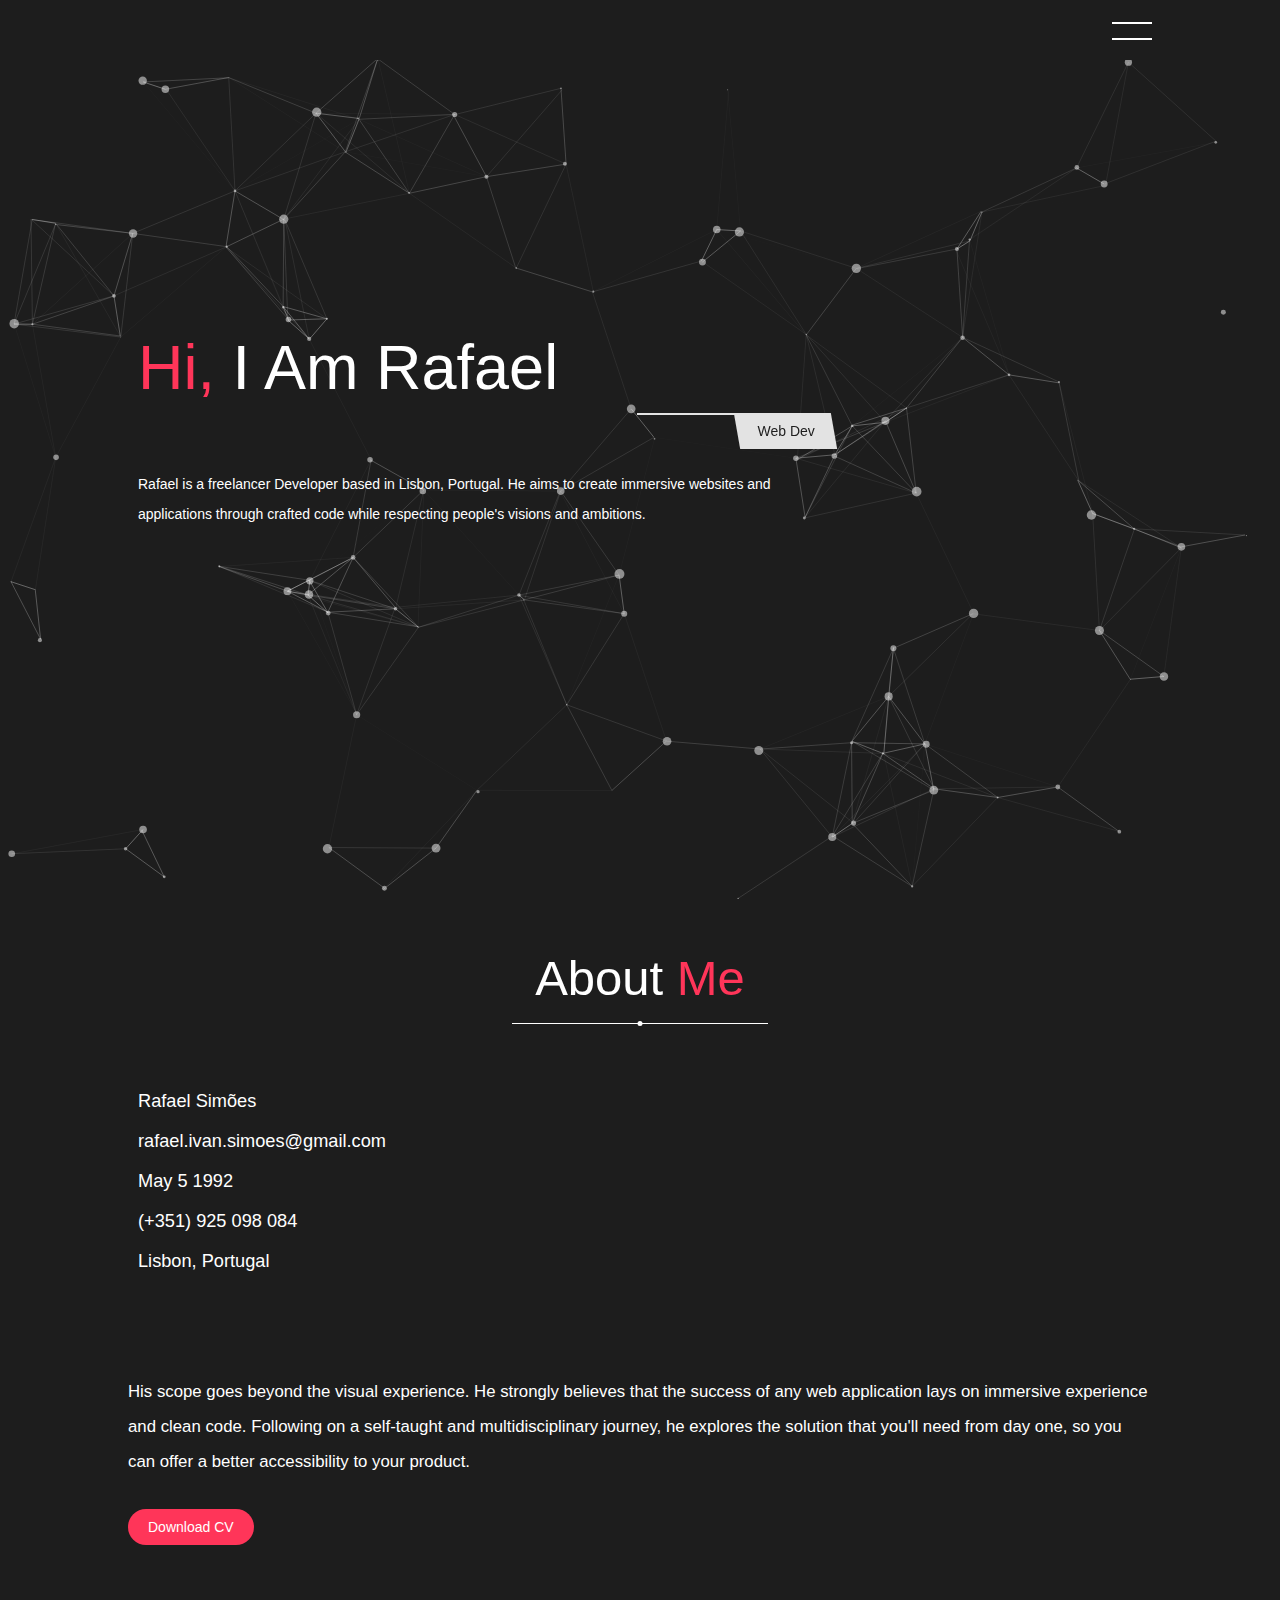
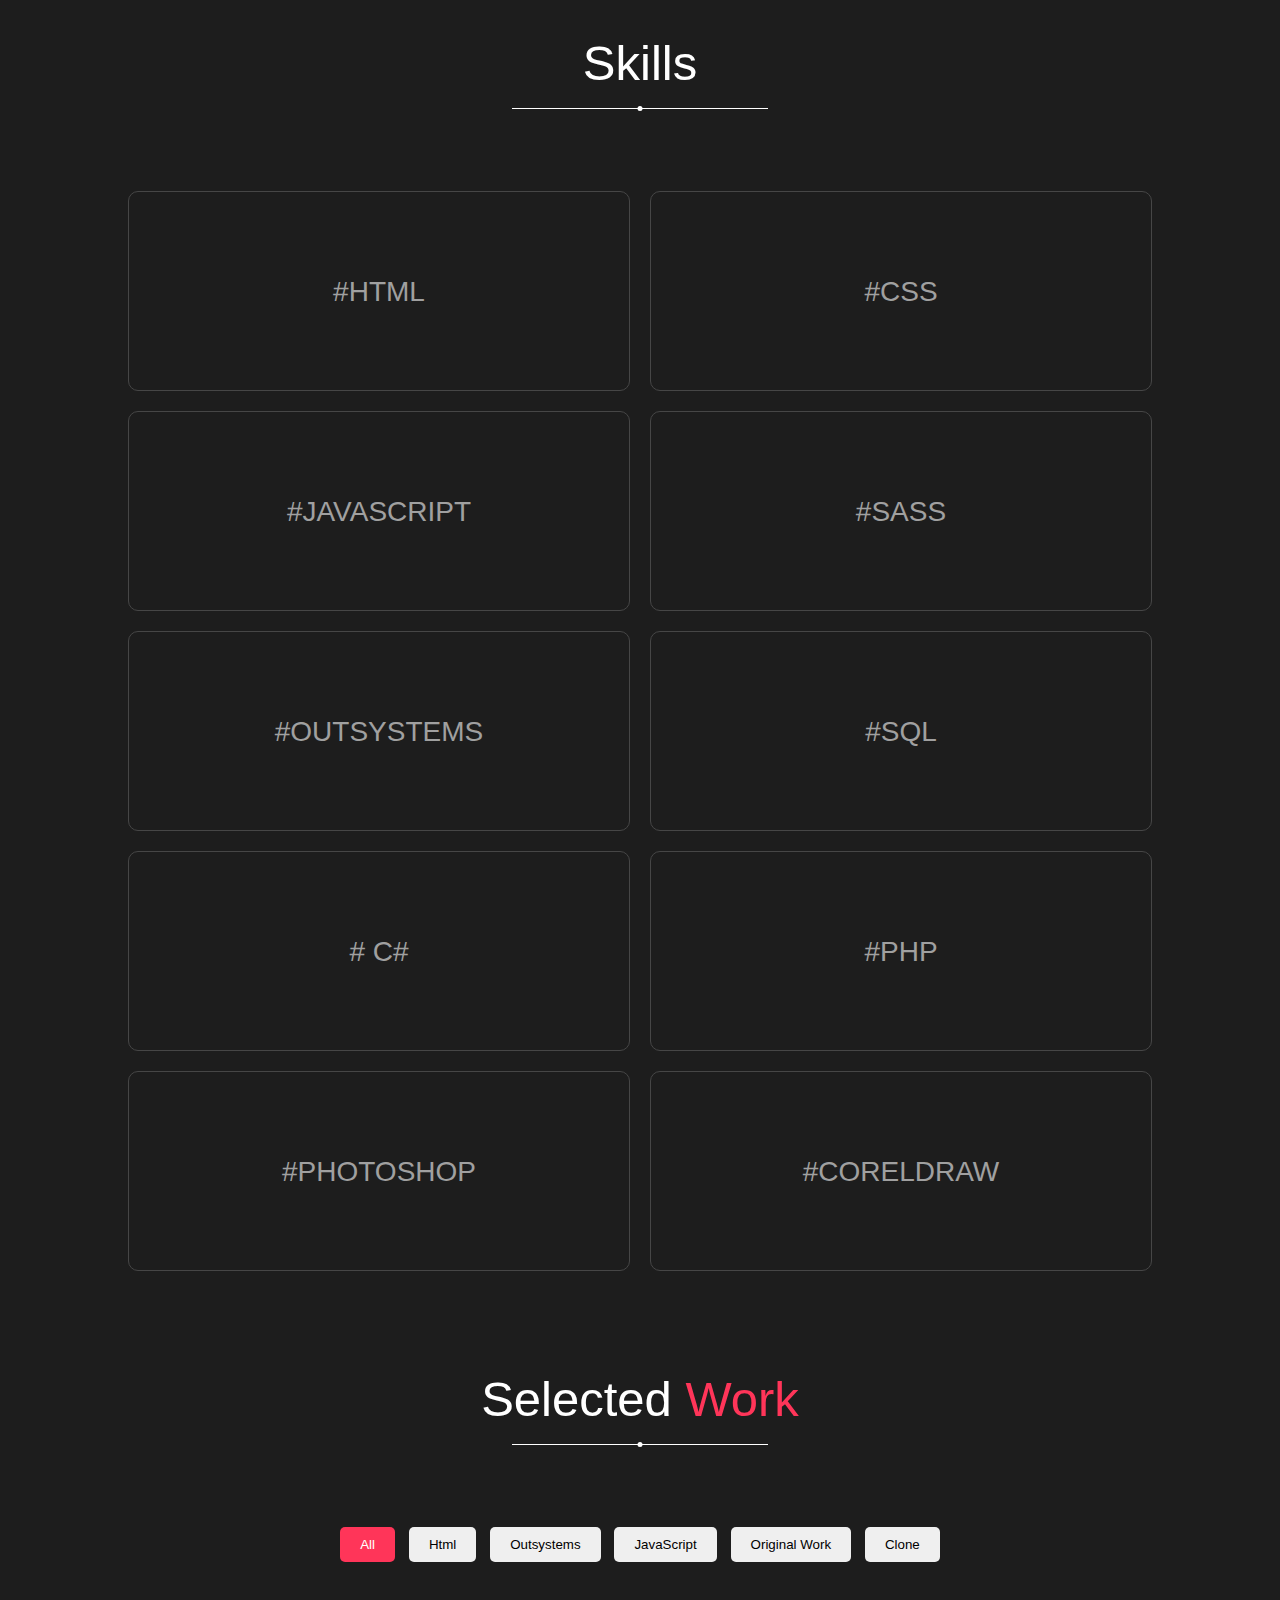
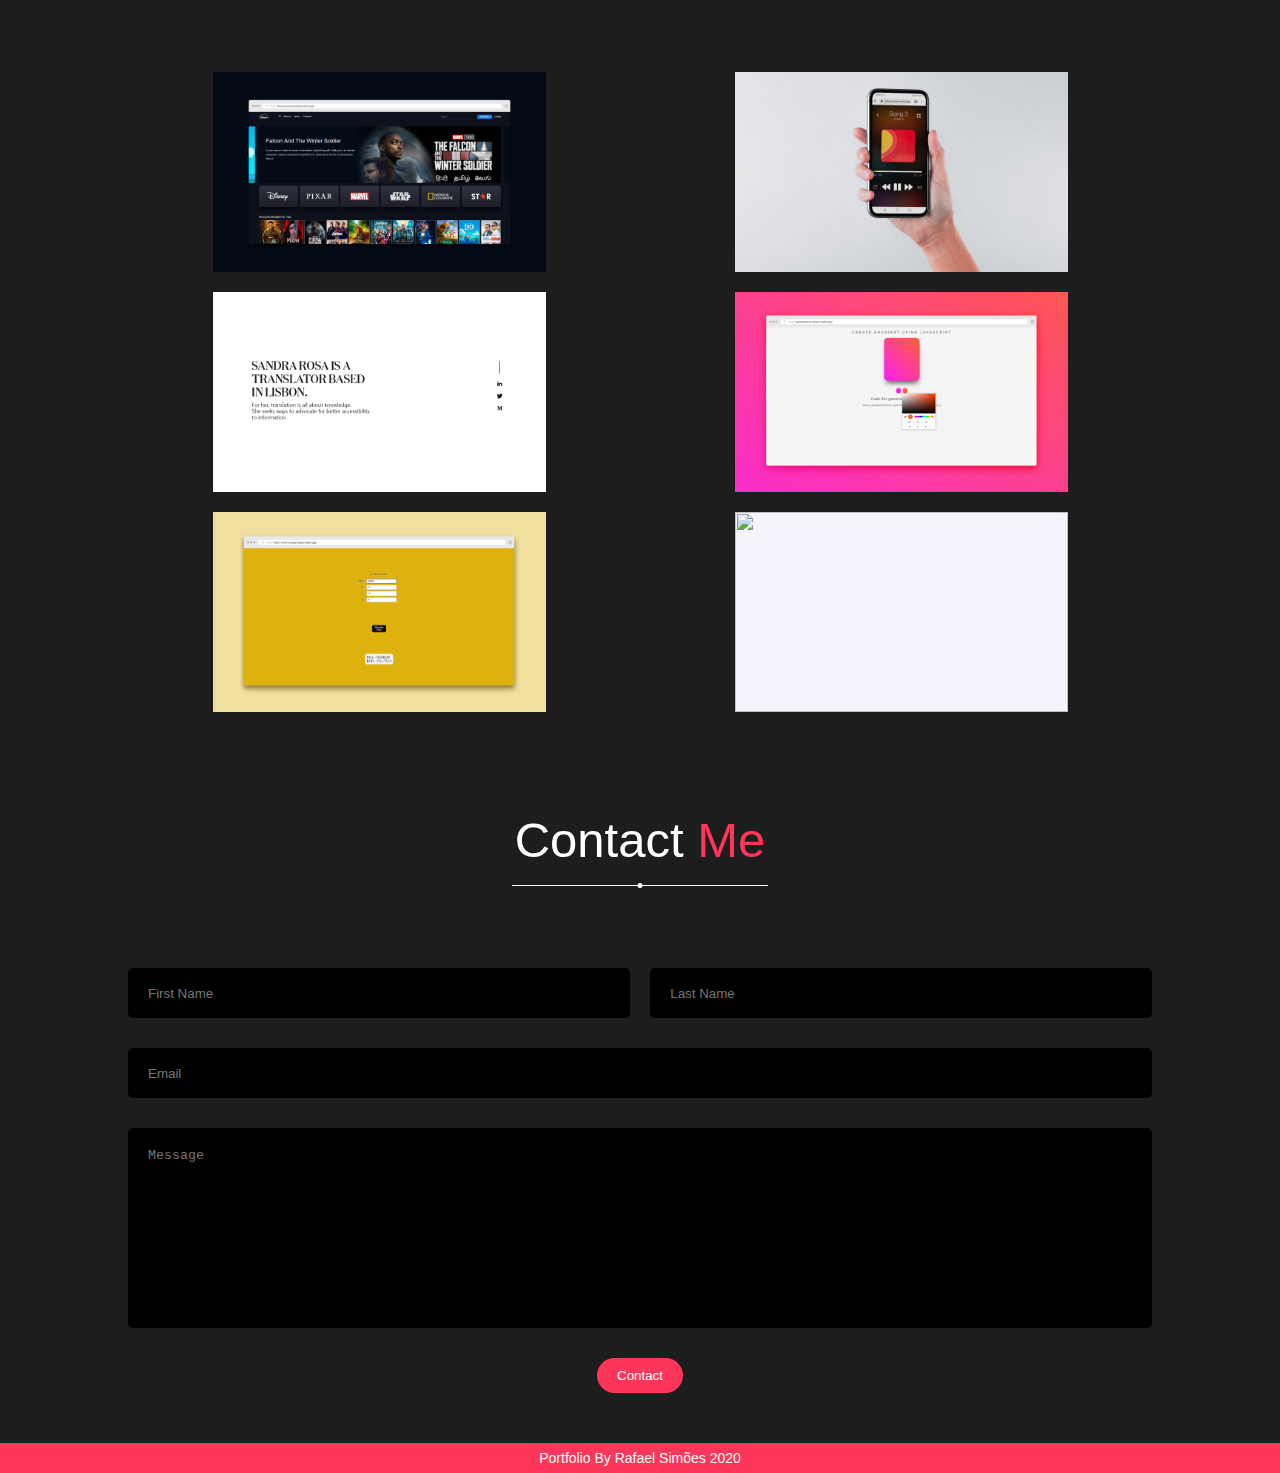
==== commit b127cbf7: "updated projects filters" ====
--- a/index-full.min.html
+++ b/index-full.min.html
@@ -1 +1 @@
-<!DOCTYPE html><html lang="en"><head><meta charset="UTF-8"><meta http-equiv="X-UA-Compatible" content="IE=edge"><meta name="viewport" content="width=device-width,initial-scale=1"><meta name="description" content="Personal webdev portfolio to show off my works, Owner: Rafael Simões"><title>Webdev Portfolio</title><link rel="icon" type="image/svg+xml" href="assets/favicon.svg"><link rel="icon" type="image/png" href="assets/favicon.png"><link rel="icon" type="image/x-icon" href="assets/favicon/favicon.ico"><link rel="stylesheet" href="https://pro.fontawesome.com/releases/v5.10.0/css/all.css" integrity="sha384-AYmEC3Yw5cVb3ZcuHtOA93w35dYTsvhLPVnYs9eStHfGJvOvKxVfELGroGkvsg+p" crossorigin="anonymous"><link rel="stylesheet" href="css/style.min.css"><script src="js/jquery.min.js" type="text/javascript"></script></head><body><nav class="navbar"><h1 class="brand"></h1><div class="toggle-btn"><span></span> <span></span></div><ul class="links-container"><li class="links-item"><a href="#" class="link active">home</a></li><li class="links-item"><a href="#project-section" class="link">projects</a></li><li class="links-item"><a href="#about-section" class="link">about</a></li><li class="links-item"><a href="#contact-section" class="link">contact</a></li></ul></nav><section class="home"><div id="particles-js"><div class="hero-content"><h1 class="hero-heading"><span class="highlight">hi, </span>i am rafael</h1><p class="profession">web dev</p><p class="info">Rafael is a freelancer Developer based in Lisbon, Portugal. He aims to create immersive websites and applications through crafted code while respecting people's visions and ambitions.</p></div></div><!-- <img src="assets/profilepic.jpg" alt="" class="image"> --></section><section class="about" id="about-section"><h2 class="heading">about <span class="highlight">me</span></h2><p class="sub-heading"></p><div class="separator"></div><div class="about-me-container"><div class="left-col"><ul><li><span><i class="fas fa-user"></i>Rafael Simões</span></li><li><span><i class="fas fa-at"></i>rafael.ivan.simoes@gmail.com</span></li><li><span><i class="fas fa-birthday-cake"></i>May 5 1992</span></li><li><span><i class="fas fa-mobile-alt"></i>(+351) 925 098 084</span></li><li><span><i class="fas fa-map-marker-alt"></i>Lisbon, Portugal</span></li><li><a href="https://www.linkedin.com/in/rafael-ivan/" rel="noreferrer" target="_blank"><i class="fab fa-linkedin social-icon"></i></a> <a href="https://github.com/rafael-simoes" target="_blank" rel="noreferrer"><i class="fab fa-github-square social-icon"></i></a></li></ul></div><div class="right-col"><p class="about-para">His scope goes beyond the visual experience. He strongly believes that the success of any web application lays on immersive experience and clean code. Following on a self-taught and multidisciplinary journey, he explores the solution that you'll need from day one, so you can offer a better accessibility to your product.</p><a href="https://drive.google.com/file/d/15778K49CwCt2Iw3bn6GkXHOOySLthZd6/view?usp=sharing" class="btn" target="_blank" rel="noreferrer">download CV</a></div></div><h2 class="heading">skills</h2><div class="separator"></div><div class="skill-container"><div class="skill-card" style="--bg:#f06529"><p class="skill">#HTML</p></div><div class="skill-card" style="--bg:#379AD6"><p class="skill">#CSS</p></div><div class="skill-card" style="--bg:#F7DF1E"><p class="skill">#JAVASCRIPT</p></div><div class="skill-card" style="--bg:#ff00bb"><p class="skill">#SASS</p></div><div class="skill-card" style="--bg:#f00000"><p class="skill">#OUTSYSTEMS</p></div><div class="skill-card" style="--bg:#5ED9FB"><p class="skill">#SQL</p></div><div class="skill-card" style="--bg:#326690"><p class="skill"># C#</p></div><div class="skill-card" style="--bg:#4d71e8"><p class="skill">#PHP</p></div><div class="skill-card" style="--bg:#001870"><p class="skill">#PHOTOSHOP</p></div><div class="skill-card" style="--bg:#00bd00"><p class="skill">#CORELDRAW</p></div></div></section><section class="project" id="project-section"><h2 class="heading">Selected<span class="highlight"> work</span></h2><p class="sub-heading"></p><div class="separator"></div><div class="filters"><button class="filter-btn active" id="all">all</button> <button class="filter-btn" id="html">html</button> <button class="filter-btn" id="outsystems">outsystems</button> <button class="filter-btn" id="javascript">javaScript</button><!--             <button class="filter-btn " id="ui">ui/ux</button> --></div><div class="project-container"></div></section><section class="contact" id="contact-section"><h2 class="heading">Contact<span class="highlight"> Me</span></h2><p class="sub-heading"></p><div class="separator"></div><form action="index.html?submitted=OK" name="contact" method="POST" data-netlify="true"><div class="contact-form"><div class="name"><input type="text" name="firstName" class="first-name" required placeholder="first name"> <input type="text" name="lastName" class="last-name" required placeholder="last name"></div><input type="email" name="email" required class="email" placeholder="email"> <textarea class="message" name="message" placeholder="message" required></textarea> <button class="btn contact-btn">contact</button></div></form></section><footer class="footer">Portfolio by Rafael Simões 2020</footer><script src="js/project.min.js"></script><script src="js/script.min.js"></script><script src="js/particles.min.js"></script><script src="js/app.min.js"></script></body></html>+<!DOCTYPE html><html lang="en"><head><meta charset="UTF-8"><meta http-equiv="X-UA-Compatible" content="IE=edge"><meta name="viewport" content="width=device-width,initial-scale=1"><meta name="description" content="Personal webdev portfolio to show off my works, Owner: Rafael Simões"><title>Webdev Portfolio</title><link rel="icon" type="image/svg+xml" href="assets/favicon.svg"><link rel="icon" type="image/png" href="assets/favicon.png"><link rel="icon" type="image/x-icon" href="assets/favicon/favicon.ico"><link rel="stylesheet" href="https://pro.fontawesome.com/releases/v5.10.0/css/all.css" integrity="sha384-AYmEC3Yw5cVb3ZcuHtOA93w35dYTsvhLPVnYs9eStHfGJvOvKxVfELGroGkvsg+p" crossorigin="anonymous"><link rel="stylesheet" href="css/style.min.css"><script src="js/jquery.min.js" type="text/javascript"></script></head><body><nav class="navbar"><h1 class="brand"></h1><div class="toggle-btn"><span></span> <span></span></div><ul class="links-container"><li class="links-item"><a href="#" class="link active">home</a></li><li class="links-item"><a href="#project-section" class="link">projects</a></li><li class="links-item"><a href="#about-section" class="link">about</a></li><li class="links-item"><a href="#contact-section" class="link">contact</a></li></ul></nav><section class="home"><div id="particles-js"><div class="hero-content"><h1 class="hero-heading"><span class="highlight">hi, </span>i am rafael</h1><p class="profession">web dev</p><p class="info">Rafael is a freelancer Developer based in Lisbon, Portugal. He aims to create immersive websites and applications through crafted code while respecting people's visions and ambitions.</p></div></div><!-- <img src="assets/profilepic.jpg" alt="" class="image"> --></section><section class="about" id="about-section"><h2 class="heading">about <span class="highlight">me</span></h2><p class="sub-heading"></p><div class="separator"></div><div class="about-me-container"><div class="left-col"><ul><li><span><i class="fas fa-user"></i>Rafael Simões</span></li><li><span><i class="fas fa-at"></i>rafael.ivan.simoes@gmail.com</span></li><li><span><i class="fas fa-birthday-cake"></i>May 5 1992</span></li><li><span><i class="fas fa-mobile-alt"></i>(+351) 925 098 084</span></li><li><span><i class="fas fa-map-marker-alt"></i>Lisbon, Portugal</span></li><li><a href="https://www.linkedin.com/in/rafael-ivan/" rel="noreferrer" target="_blank"><i class="fab fa-linkedin social-icon"></i></a> <a href="https://github.com/rafael-simoes" target="_blank" rel="noreferrer"><i class="fab fa-github-square social-icon"></i></a></li></ul></div><div class="right-col"><p class="about-para">His scope goes beyond the visual experience. He strongly believes that the success of any web application lays on immersive experience and clean code. Following on a self-taught and multidisciplinary journey, he explores the solution that you'll need from day one, so you can offer a better accessibility to your product.</p><a href="https://drive.google.com/file/d/15778K49CwCt2Iw3bn6GkXHOOySLthZd6/view?usp=sharing" class="btn" target="_blank" rel="noreferrer">download CV</a></div></div><h2 class="heading">skills</h2><div class="separator"></div><div class="skill-container"><div class="skill-card" style="--bg:#f06529"><p class="skill">#HTML</p></div><div class="skill-card" style="--bg:#379ad6"><p class="skill">#CSS</p></div><div class="skill-card" style="--bg:#f7df1e"><p class="skill">#JAVASCRIPT</p></div><div class="skill-card" style="--bg:#ff00bb"><p class="skill">#SASS</p></div><div class="skill-card" style="--bg:#f00000"><p class="skill">#OUTSYSTEMS</p></div><div class="skill-card" style="--bg:#5ed9fb"><p class="skill">#SQL</p></div><div class="skill-card" style="--bg:#326690"><p class="skill"># C#</p></div><div class="skill-card" style="--bg:#4d71e8"><p class="skill">#PHP</p></div><div class="skill-card" style="--bg:#001870"><p class="skill">#PHOTOSHOP</p></div><div class="skill-card" style="--bg:#00bd00"><p class="skill">#CORELDRAW</p></div></div></section><section class="project" id="project-section"><h2 class="heading">Selected<span class="highlight"> work</span></h2><p class="sub-heading"></p><div class="separator"></div><div class="filters"><button class="filter-btn active" id="all">all</button> <button class="filter-btn" id="html">html</button> <button class="filter-btn" id="outsystems">outsystems</button> <button class="filter-btn" id="javascript">javaScript</button> <button class="filter-btn" id="originalwork">original work</button> <button class="filter-btn" id="clone">clone</button><!--             <button class="filter-btn " id="ui">ui/ux</button> --></div><div class="project-container"></div></section><section class="contact" id="contact-section"><h2 class="heading">Contact<span class="highlight"> Me</span></h2><p class="sub-heading"></p><div class="separator"></div><form action="index.html?submitted=OK" name="contact" method="POST" data-netlify="true"><div class="contact-form"><div class="name"><input type="text" name="firstName" class="first-name" required placeholder="first name"> <input type="text" name="lastName" class="last-name" required placeholder="last name"></div><input type="email" name="email" required class="email" placeholder="email"> <textarea class="message" name="message" placeholder="message" required></textarea> <button class="btn contact-btn">contact</button></div></form></section><footer class="footer">Portfolio by Rafael Simões 2020</footer><script src="js/project.min.js"></script><script src="js/script.min.js"></script><script src="js/particles.min.js"></script><script src="js/app.min.js"></script></body></html>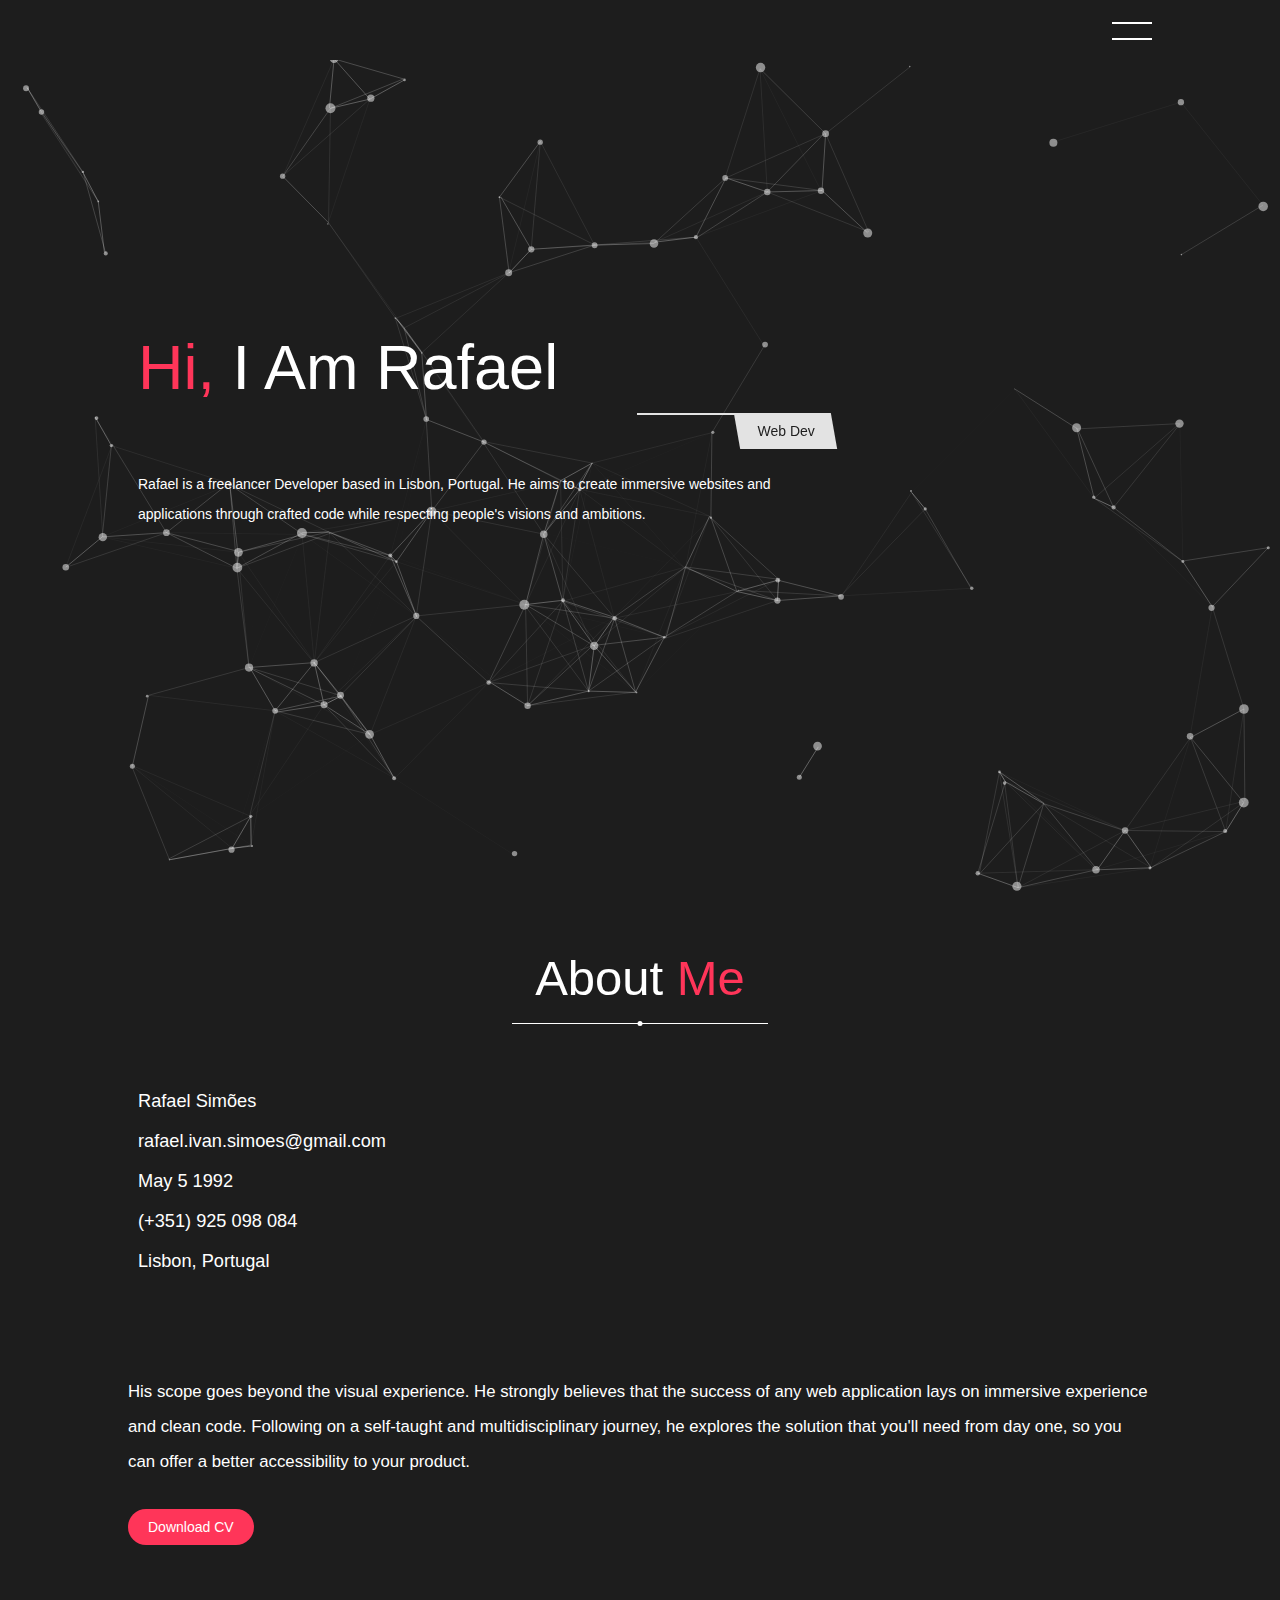
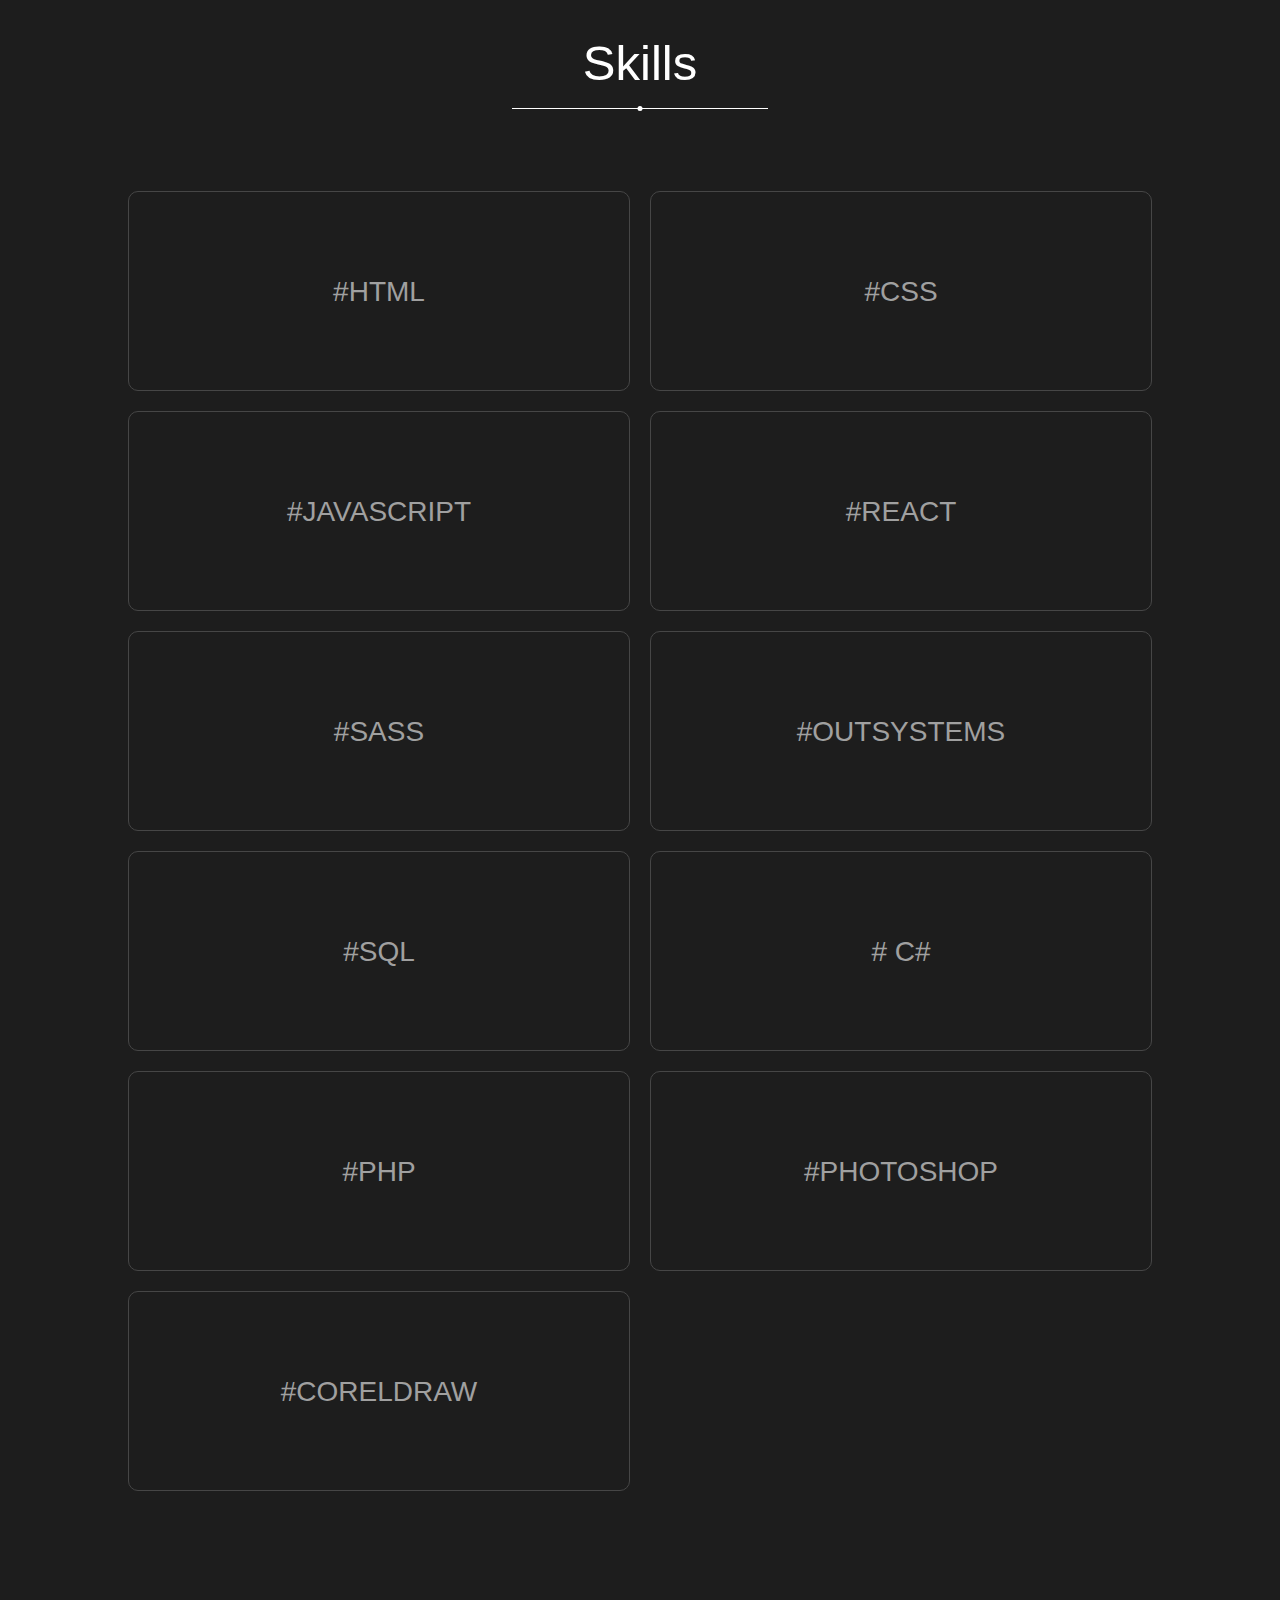
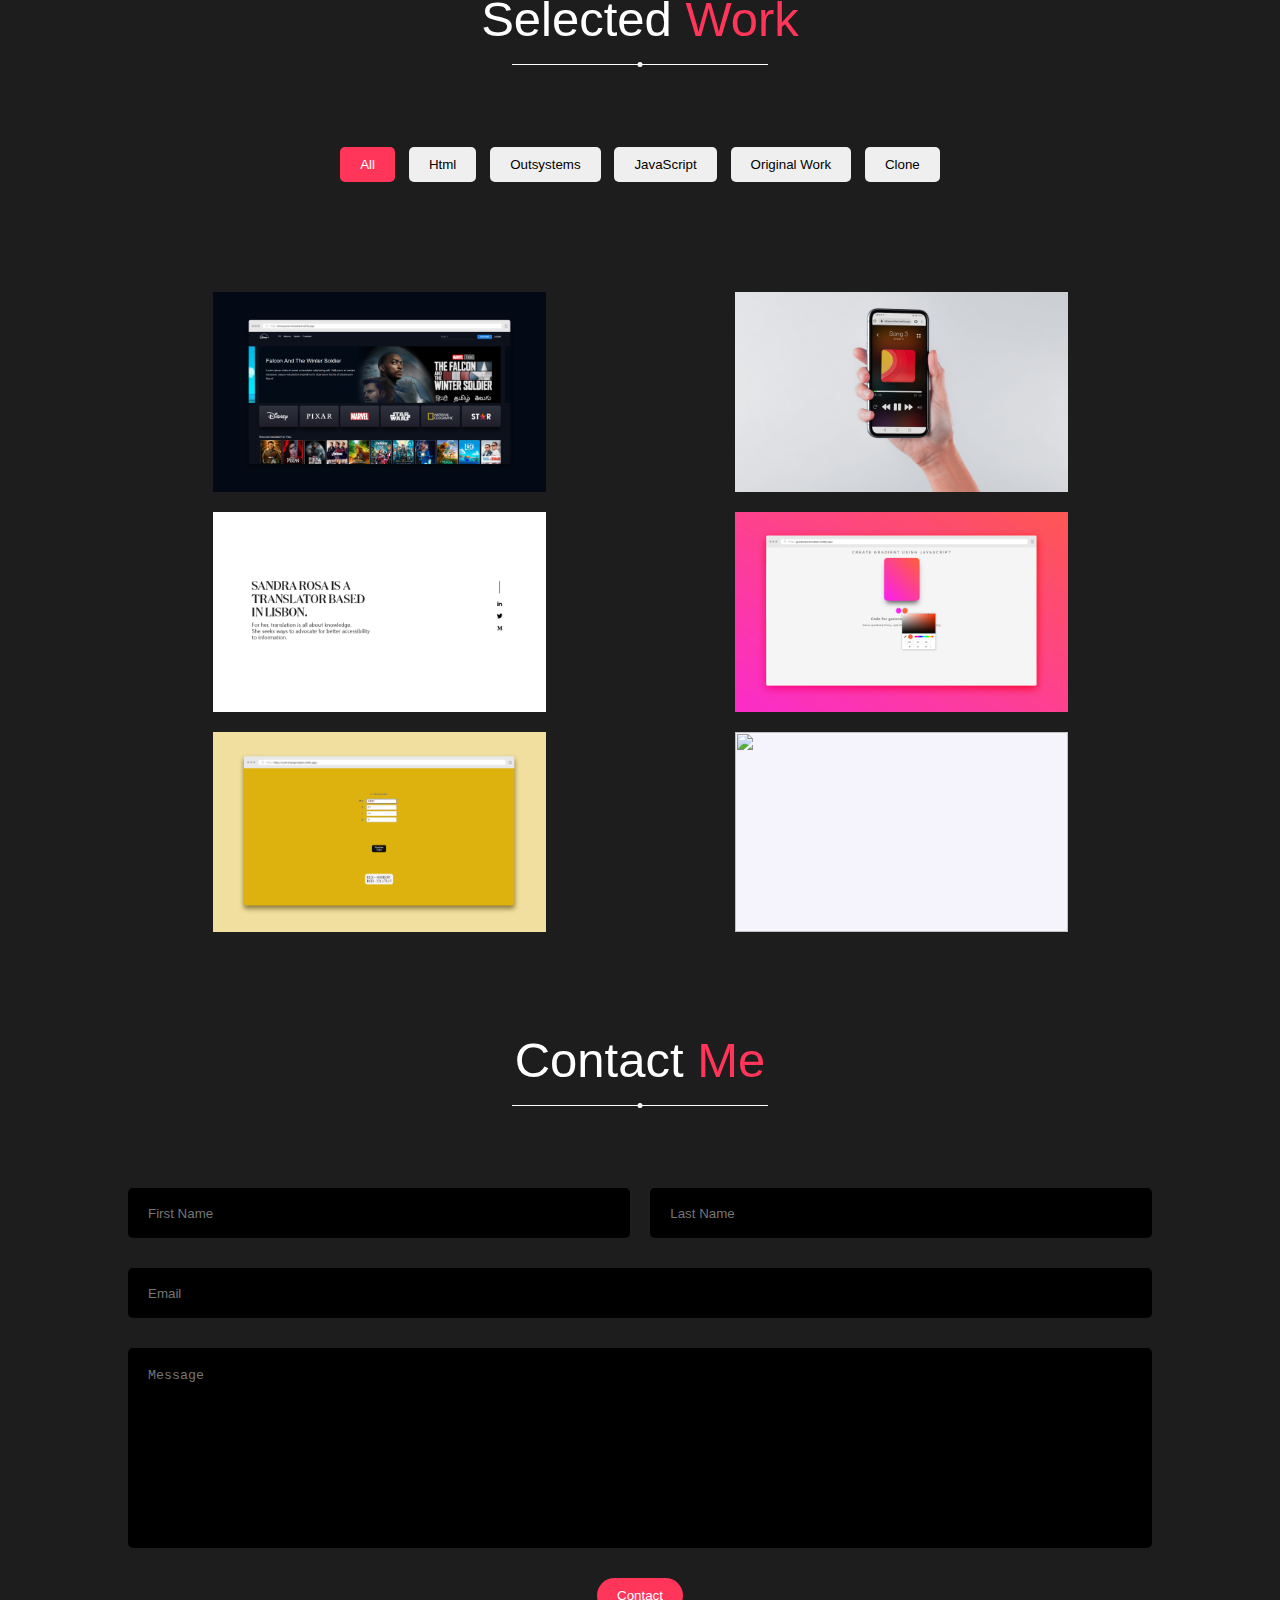
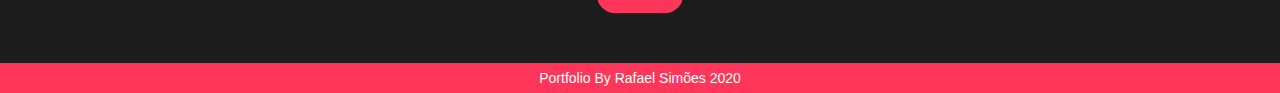
==== commit 570cfdb7: "updated" ====
--- a/index-full.min.html
+++ b/index-full.min.html
@@ -1 +1 @@
-<!DOCTYPE html><html lang="en"><head><meta charset="UTF-8"><meta http-equiv="X-UA-Compatible" content="IE=edge"><meta name="viewport" content="width=device-width,initial-scale=1"><meta name="description" content="Personal webdev portfolio to show off my works, Owner: Rafael Simões"><title>Webdev Portfolio</title><link rel="icon" type="image/svg+xml" href="assets/favicon.svg"><link rel="icon" type="image/png" href="assets/favicon.png"><link rel="icon" type="image/x-icon" href="assets/favicon/favicon.ico"><link rel="stylesheet" href="https://pro.fontawesome.com/releases/v5.10.0/css/all.css" integrity="sha384-AYmEC3Yw5cVb3ZcuHtOA93w35dYTsvhLPVnYs9eStHfGJvOvKxVfELGroGkvsg+p" crossorigin="anonymous"><link rel="stylesheet" href="css/style.min.css"><script src="js/jquery.min.js" type="text/javascript"></script></head><body><nav class="navbar"><h1 class="brand"></h1><div class="toggle-btn"><span></span> <span></span></div><ul class="links-container"><li class="links-item"><a href="#" class="link active">home</a></li><li class="links-item"><a href="#project-section" class="link">projects</a></li><li class="links-item"><a href="#about-section" class="link">about</a></li><li class="links-item"><a href="#contact-section" class="link">contact</a></li></ul></nav><section class="home"><div id="particles-js"><div class="hero-content"><h1 class="hero-heading"><span class="highlight">hi, </span>i am rafael</h1><p class="profession">web dev</p><p class="info">Rafael is a freelancer Developer based in Lisbon, Portugal. He aims to create immersive websites and applications through crafted code while respecting people's visions and ambitions.</p></div></div><!-- <img src="assets/profilepic.jpg" alt="" class="image"> --></section><section class="about" id="about-section"><h2 class="heading">about <span class="highlight">me</span></h2><p class="sub-heading"></p><div class="separator"></div><div class="about-me-container"><div class="left-col"><ul><li><span><i class="fas fa-user"></i>Rafael Simões</span></li><li><span><i class="fas fa-at"></i>rafael.ivan.simoes@gmail.com</span></li><li><span><i class="fas fa-birthday-cake"></i>May 5 1992</span></li><li><span><i class="fas fa-mobile-alt"></i>(+351) 925 098 084</span></li><li><span><i class="fas fa-map-marker-alt"></i>Lisbon, Portugal</span></li><li><a href="https://www.linkedin.com/in/rafael-ivan/" rel="noreferrer" target="_blank"><i class="fab fa-linkedin social-icon"></i></a> <a href="https://github.com/rafael-simoes" target="_blank" rel="noreferrer"><i class="fab fa-github-square social-icon"></i></a></li></ul></div><div class="right-col"><p class="about-para">His scope goes beyond the visual experience. He strongly believes that the success of any web application lays on immersive experience and clean code. Following on a self-taught and multidisciplinary journey, he explores the solution that you'll need from day one, so you can offer a better accessibility to your product.</p><a href="https://drive.google.com/file/d/15778K49CwCt2Iw3bn6GkXHOOySLthZd6/view?usp=sharing" class="btn" target="_blank" rel="noreferrer">download CV</a></div></div><h2 class="heading">skills</h2><div class="separator"></div><div class="skill-container"><div class="skill-card" style="--bg:#f06529"><p class="skill">#HTML</p></div><div class="skill-card" style="--bg:#379ad6"><p class="skill">#CSS</p></div><div class="skill-card" style="--bg:#f7df1e"><p class="skill">#JAVASCRIPT</p></div><div class="skill-card" style="--bg:#ff00bb"><p class="skill">#SASS</p></div><div class="skill-card" style="--bg:#f00000"><p class="skill">#OUTSYSTEMS</p></div><div class="skill-card" style="--bg:#5ed9fb"><p class="skill">#SQL</p></div><div class="skill-card" style="--bg:#326690"><p class="skill"># C#</p></div><div class="skill-card" style="--bg:#4d71e8"><p class="skill">#PHP</p></div><div class="skill-card" style="--bg:#001870"><p class="skill">#PHOTOSHOP</p></div><div class="skill-card" style="--bg:#00bd00"><p class="skill">#CORELDRAW</p></div></div></section><section class="project" id="project-section"><h2 class="heading">Selected<span class="highlight"> work</span></h2><p class="sub-heading"></p><div class="separator"></div><div class="filters"><button class="filter-btn active" id="all">all</button> <button class="filter-btn" id="html">html</button> <button class="filter-btn" id="outsystems">outsystems</button> <button class="filter-btn" id="javascript">javaScript</button> <button class="filter-btn" id="originalwork">original work</button> <button class="filter-btn" id="clone">clone</button><!--             <button class="filter-btn " id="ui">ui/ux</button> --></div><div class="project-container"></div></section><section class="contact" id="contact-section"><h2 class="heading">Contact<span class="highlight"> Me</span></h2><p class="sub-heading"></p><div class="separator"></div><form action="index.html?submitted=OK" name="contact" method="POST" data-netlify="true"><div class="contact-form"><div class="name"><input type="text" name="firstName" class="first-name" required placeholder="first name"> <input type="text" name="lastName" class="last-name" required placeholder="last name"></div><input type="email" name="email" required class="email" placeholder="email"> <textarea class="message" name="message" placeholder="message" required></textarea> <button class="btn contact-btn">contact</button></div></form></section><footer class="footer">Portfolio by Rafael Simões 2020</footer><script src="js/project.min.js"></script><script src="js/script.min.js"></script><script src="js/particles.min.js"></script><script src="js/app.min.js"></script></body></html>+<!DOCTYPE html><html lang="en"><head><meta charset="UTF-8"><meta http-equiv="X-UA-Compatible" content="IE=edge"><meta name="viewport" content="width=device-width,initial-scale=1"><meta name="description" content="Personal webdev portfolio to show off my works, Owner: Rafael Simões"><title>Webdev Portfolio</title><link rel="icon" type="image/svg+xml" href="assets/favicon.svg"><link rel="icon" type="image/png" href="assets/favicon.png"><link rel="icon" type="image/x-icon" href="assets/favicon/favicon.ico"><link rel="stylesheet" href="https://pro.fontawesome.com/releases/v5.10.0/css/all.css" integrity="sha384-AYmEC3Yw5cVb3ZcuHtOA93w35dYTsvhLPVnYs9eStHfGJvOvKxVfELGroGkvsg+p" crossorigin="anonymous"><link rel="stylesheet" href="css/style.min.css"><script src="js/jquery.min.js" type="text/javascript"></script></head><body><nav class="navbar"><h1 class="brand"></h1><div class="toggle-btn"><span></span> <span></span></div><ul class="links-container"><li class="links-item"><a href="#" class="link active">home</a></li><li class="links-item"><a href="#project-section" class="link">projects</a></li><li class="links-item"><a href="#about-section" class="link">about</a></li><li class="links-item"><a href="#contact-section" class="link">contact</a></li></ul></nav><section class="home"><div id="particles-js"><div class="hero-content"><h1 class="hero-heading"><span class="highlight">hi, </span>i am rafael</h1><p class="profession">web dev</p><p class="info">Rafael is a freelancer Developer based in Lisbon, Portugal. He aims to create immersive websites and applications through crafted code while respecting people's visions and ambitions.</p></div></div><!-- <img src="assets/profilepic.jpg" alt="" class="image"> --></section><section class="about" id="about-section"><h2 class="heading">about <span class="highlight">me</span></h2><p class="sub-heading"></p><div class="separator"></div><div class="about-me-container"><div class="left-col"><ul><li><span><i class="fas fa-user"></i>Rafael Simões</span></li><li><span><i class="fas fa-at"></i>rafael.ivan.simoes@gmail.com</span></li><li><span><i class="fas fa-birthday-cake"></i>May 5 1992</span></li><li><span><i class="fas fa-mobile-alt"></i>(+351) 925 098 084</span></li><li><span><i class="fas fa-map-marker-alt"></i>Lisbon, Portugal</span></li><li><a href="https://www.linkedin.com/in/rafael-ivan/" rel="noreferrer" target="_blank"><i class="fab fa-linkedin social-icon"></i></a> <a href="https://github.com/rafael-simoes" target="_blank" rel="noreferrer"><i class="fab fa-github-square social-icon"></i></a></li></ul></div><div class="right-col"><p class="about-para">His scope goes beyond the visual experience. He strongly believes that the success of any web application lays on immersive experience and clean code. Following on a self-taught and multidisciplinary journey, he explores the solution that you'll need from day one, so you can offer a better accessibility to your product.</p><a href="https://drive.google.com/file/d/1CQBhmukUVGI3mtVKYkbn-MELP5xfaeyr/view?usp=sharing" class="btn" target="_blank" rel="noreferrer">download CV</a></div></div><h2 class="heading">skills</h2><div class="separator"></div><div class="skill-container"><div class="skill-card" style="--bg:#f06529"><p class="skill">#HTML</p></div><div class="skill-card" style="--bg:#379ad6"><p class="skill">#CSS</p></div><div class="skill-card" style="--bg:#f7df1e"><p class="skill">#JAVASCRIPT</p></div><div class="skill-card" style="--bg:#00d0ff"><p class="skill">#REACT</p></div><div class="skill-card" style="--bg:#ff00bb"><p class="skill">#SASS</p></div><div class="skill-card" style="--bg:#f00000"><p class="skill">#OUTSYSTEMS</p></div><div class="skill-card" style="--bg:#5ed9fb"><p class="skill">#SQL</p></div><div class="skill-card" style="--bg:#326690"><p class="skill"># C#</p></div><div class="skill-card" style="--bg:#4d71e8"><p class="skill">#PHP</p></div><div class="skill-card" style="--bg:#001870"><p class="skill">#PHOTOSHOP</p></div><div class="skill-card" style="--bg:#00bd00"><p class="skill">#CORELDRAW</p></div></div></section><section class="project" id="project-section"><h2 class="heading">Selected<span class="highlight"> work</span></h2><p class="sub-heading"></p><div class="separator"></div><div class="filters"><button class="filter-btn active" id="all">all</button> <button class="filter-btn" id="html">html</button> <button class="filter-btn" id="outsystems">outsystems</button> <button class="filter-btn" id="javascript">javaScript</button> <button class="filter-btn" id="originalwork">original work</button> <button class="filter-btn" id="clone">clone</button><!--             <button class="filter-btn " id="ui">ui/ux</button> --></div><div class="project-container"></div></section><section class="contact" id="contact-section"><h2 class="heading">Contact<span class="highlight"> Me</span></h2><p class="sub-heading"></p><div class="separator"></div><form action="index.html?submitted=OK" name="contact" method="POST" data-netlify="true"><div class="contact-form"><div class="name"><input type="text" name="firstName" class="first-name" required placeholder="first name"> <input type="text" name="lastName" class="last-name" required placeholder="last name"></div><input type="email" name="email" required class="email" placeholder="email"> <textarea class="message" name="message" placeholder="message" required></textarea> <button class="btn contact-btn">contact</button></div></form></section><footer class="footer">Portfolio by Rafael Simões 2020</footer><script src="js/project.min.js"></script><script src="js/script.min.js"></script><script src="js/particles.min.js"></script><script src="js/app.min.js"></script></body></html>